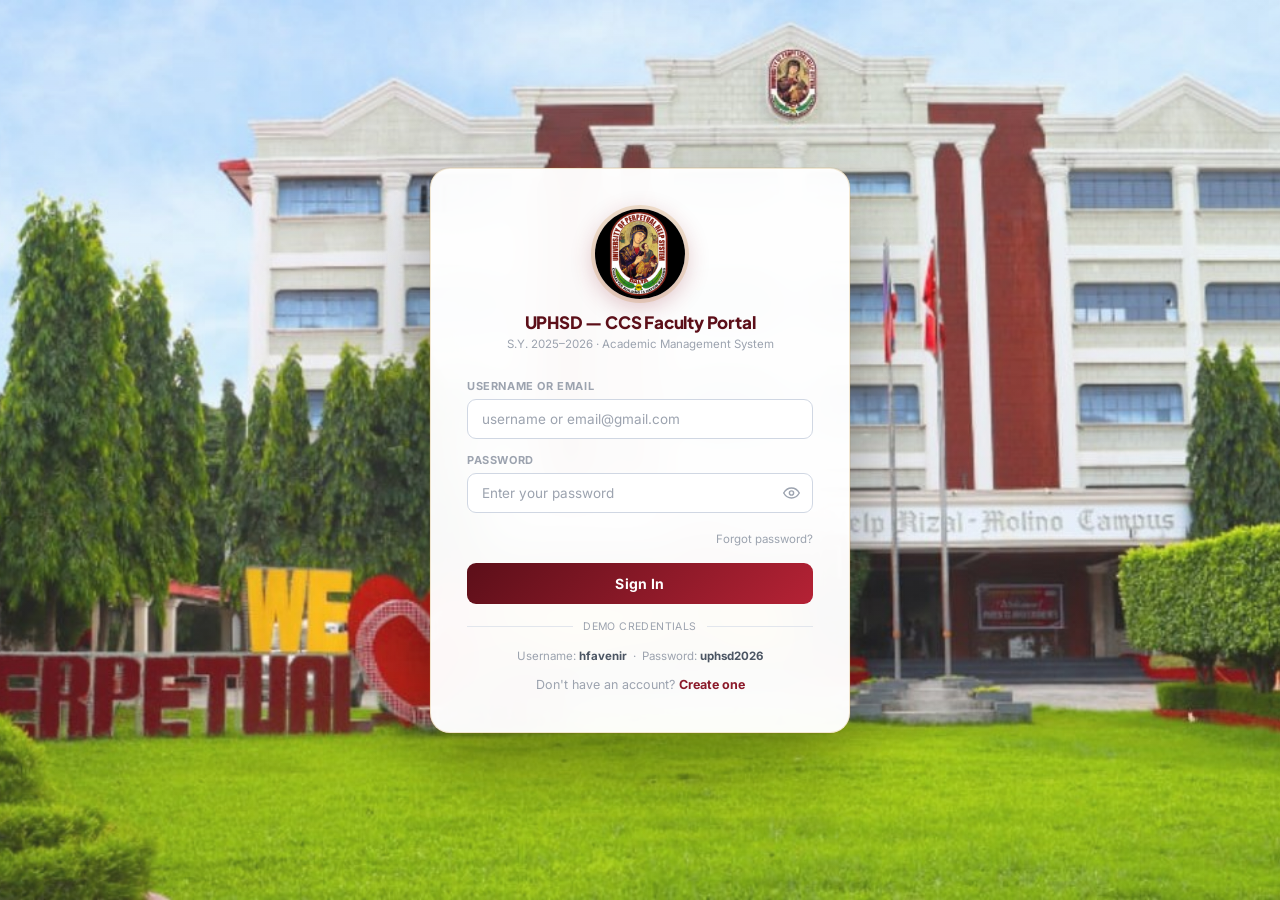
==== index_ver1.3.html @ 3126b6cf "Added all files" ====
<!DOCTYPE html>
<html lang="en">
<head>
<meta charset="UTF-8"/>
<meta name="viewport" content="width=device-width, initial-scale=1.0"/>
<title>UPHSD — CCS Faculty Portal</title>
<link rel="stylesheet" href="style.css"/>
<style>
body[data-theme='light'] {
  --bg:#f3f6fb;--surface:#ffffff;--surface2:#edf2fa;--surface3:#e2e9f4;
  --border:#d6dfed;--border2:#c4d1e6;
  --accent:#4f46e5;--accent2:#06b6d4;--accent3:#0891b2;
  --green:#059669;--red:#dc2626;--amber:#d97706;--blue:#2563eb;
  --text:#0f172a;--text2:#334155;--text3:#64748b;
  --shadow:0 4px 20px rgba(15,23,42,.08);--shadow-lg:0 10px 40px rgba(15,23,42,.12);
}
body[data-theme='light'] .login-screen{background:radial-gradient(ellipse at 30% 20%,#dbeafe 0%,#f3f6fb 55%),radial-gradient(ellipse at 80% 80%,#cffafe 0%,transparent 50%)}
body[data-theme='light'] .login-box{background:rgba(255,255,255,.9);box-shadow:0 20px 60px rgba(15,23,42,.15),inset 0 1px 0 rgba(255,255,255,.9)}
body[data-theme='light'] .lf input,body[data-theme='light'] .otp-box{background:#fff}
</style>
</head>
<body>


<!-- ================================================================ LOGIN SCREEN ================================================================ -->
<div class="login-screen" id="loginScreen">
  <div class="login-particles" id="loginParticles"></div>
  <div class="login-box">
    <div class="login-logo">
      <div class="login-icon">
        <img src="[data-uri]" alt="UPHSD Logo"/>
      </div>
      <h1>UPHSD — CCS Faculty Portal</h1>
      <p>S.Y. 2025–2026 &middot; Academic Management System</p>
    </div>

    <!-- SIGN IN -->
    <div class="auth-panel active" id="panel-login">
      <div class="auth-err" id="loginErr"></div>
      <div class="auth-ok" id="loginOk"></div>
      <div class="lf"><label>Username or Email</label><input type="text" id="loginUser" placeholder="username or email@gmail.com" onkeydown="if(event.key==='Enter')doLogin()"/></div>
      <div class="lf">
        <label>Password</label>
        <div class="pw-wrap">
          <input type="password" id="loginPass" placeholder="Enter your password" onkeydown="if(event.key==='Enter')doLogin()"/>
          <button class="pw-toggle" onclick="togglePw('loginPass')" tabindex="-1">
            <svg width="17" height="17" viewBox="0 0 24 24" fill="none" stroke="currentColor" stroke-width="2"><path d="M1 12s4-7 11-7 11 7 11 7-4 7-11 7S1 12 1 12z"/><circle cx="12" cy="12" r="3"/></svg>
          </button>
        </div>
      </div>
      <div class="forgot-link"><a onclick="showPanel('panel-forgot')">Forgot password?</a></div>
      <button class="login-btn" id="loginBtn" onclick="doLogin()">Sign In</button>
      <div class="auth-divider"><span>DEMO CREDENTIALS</span></div>
      <div class="auth-hint">Username: <strong>hfavenir</strong> &nbsp;·&nbsp; Password: <strong>uphsd2026</strong></div>
      <div class="auth-link" style="margin-top:14px">Don't have an account? <a onclick="showPanel('panel-signup')">Create one</a></div>
    </div>

    <!-- SIGN UP -->
    <div class="auth-panel" id="panel-signup">
      <div class="step-dots">
        <div class="step-dot active" id="sdot-1"></div>
        <div class="step-dot" id="sdot-2"></div>
        <div class="step-dot" id="sdot-3"></div>
      </div>
      <div class="auth-err" id="signupErr"></div>
      <div class="lf"><label>Full Name</label><input type="text" id="su-name" placeholder="e.g. Juan Dela Cruz" onkeydown="if(event.key==='Enter')suNext()"/></div>
      <div class="lf"><label>Gmail Address</label><input type="email" id="su-email" placeholder="yourname@gmail.com" onkeydown="if(event.key==='Enter')suNext()"/></div>
      <div class="lf"><label>Username</label><input type="text" id="su-user" placeholder="Choose a username" onkeydown="if(event.key==='Enter')suNext()"/></div>
      <div class="lf">
        <label>Password</label>
        <div class="pw-wrap">
          <input type="password" id="su-pass" placeholder="Minimum 6 characters" onkeydown="if(event.key==='Enter')suNext()"/>
          <button class="pw-toggle" onclick="togglePw('su-pass')" tabindex="-1">
            <svg width="17" height="17" viewBox="0 0 24 24" fill="none" stroke="currentColor" stroke-width="2"><path d="M1 12s4-7 11-7 11 7 11 7-4 7-11 7S1 12 1 12z"/><circle cx="12" cy="12" r="3"/></svg>
          </button>
        </div>
      </div>
      <button class="login-btn" onclick="suNext()">📧 Send Verification via Gmail</button>
      <div class="auth-link">Already have an account? <a onclick="showPanel('panel-login')">Sign in</a></div>
    </div>

    <!-- VERIFY OTP (Signup) -->
    <div class="auth-panel" id="panel-verify">
      <div class="step-dots"><div class="step-dot done"></div><div class="step-dot done"></div><div class="step-dot active"></div></div>
      <div style="text-align:center;margin-bottom:14px"><div style="font-size:14px;font-weight:700;color:var(--text);margin-bottom:5px">Check your Gmail</div><div style="font-size:12px;color:var(--text3);line-height:1.6">A 6-digit verification code was sent to</div></div>
      <div class="verify-badge"><strong>Verification Code Sent To</strong><span id="verify-email-display"></span></div>
      <div class="auth-err" id="verifyErr"></div>
      <div style="font-size:10.5px;font-weight:700;color:var(--text3);text-align:center;letter-spacing:.4px;text-transform:uppercase;margin-bottom:4px">Enter 6-Digit Code</div>
      <div class="otp-row">
        <input class="otp-box" maxlength="1" id="otp0" oninput="otpInput(this,0)" onkeydown="otpKey(event,0)"/>
        <input class="otp-box" maxlength="1" id="otp1" oninput="otpInput(this,1)" onkeydown="otpKey(event,1)"/>
        <input class="otp-box" maxlength="1" id="otp2" oninput="otpInput(this,2)" onkeydown="otpKey(event,2)"/>
        <input class="otp-box" maxlength="1" id="otp3" oninput="otpInput(this,3)" onkeydown="otpKey(event,3)"/>
        <input class="otp-box" maxlength="1" id="otp4" oninput="otpInput(this,4)" onkeydown="otpKey(event,4)"/>
        <input class="otp-box" maxlength="1" id="otp5" oninput="otpInput(this,5)" onkeydown="otpKey(event,5)"/>
      </div>
      <button class="login-btn" onclick="doVerify()">✓ Verify &amp; Create Account</button>
      <div class="auth-link" style="margin-top:12px">Didn't receive it? <a onclick="resendOtp()">Resend</a> &nbsp;·&nbsp; <a onclick="showPanel('panel-signup')">Go back</a></div>
    </div>

    <!-- FORGOT PASSWORD -->
    <div class="auth-panel" id="panel-forgot">
      <div style="text-align:center;margin-bottom:18px">
        <div style="font-size:14px;font-weight:700;color:var(--text);margin-bottom:5px">Reset Password</div>
        <div style="font-size:12px;color:var(--text3);line-height:1.6">Enter your Gmail address or username. We'll send a reset link via Gmail.</div>
      </div>
      <div class="auth-err" id="forgotErr"></div>
      <div class="auth-ok" id="forgotOk"></div>
      <div class="lf"><label>Gmail or Username</label><input type="text" id="forgot-id" placeholder="yourname@gmail.com or username" onkeydown="if(event.key==='Enter')doForgot()"/></div>
      <button class="login-btn" id="forgotBtn" onclick="doForgot()">📧 Send Reset Link via Gmail</button>
      <div class="auth-link">Remember your password? <a onclick="showPanel('panel-login')">Sign in</a></div>
    </div>

    <!-- RESET PASSWORD (after receiving link/code) -->
    <div class="auth-panel" id="panel-reset">
      <div style="text-align:center;margin-bottom:16px">
        <div style="font-size:14px;font-weight:700;color:var(--text);margin-bottom:5px">Enter Reset Code</div>
        <div style="font-size:12px;color:var(--text3);line-height:1.6">A 6-digit reset code was sent to your Gmail.</div>
      </div>
      <div class="verify-badge"><strong>Reset Code Sent To</strong><span id="reset-email-display"></span></div>
      <div class="auth-err" id="resetErr"></div>
      <div style="font-size:10.5px;font-weight:700;color:var(--text3);text-align:center;letter-spacing:.4px;text-transform:uppercase;margin-bottom:4px">Enter 6-Digit Reset Code</div>
      <div class="otp-row">
        <input class="otp-box" maxlength="1" id="rotp0" oninput="rotpInput(this,0)" onkeydown="rotpKey(event,0)"/>
        <input class="otp-box" maxlength="1" id="rotp1" oninput="rotpInput(this,1)" onkeydown="rotpKey(event,1)"/>
        <input class="otp-box" maxlength="1" id="rotp2" oninput="rotpInput(this,2)" onkeydown="rotpKey(event,2)"/>
        <input class="otp-box" maxlength="1" id="rotp3" oninput="rotpInput(this,3)" onkeydown="rotpKey(event,3)"/>
        <input class="otp-box" maxlength="1" id="rotp4" oninput="rotpInput(this,4)" onkeydown="rotpKey(event,4)"/>
        <input class="otp-box" maxlength="1" id="rotp5" oninput="rotpInput(this,5)" onkeydown="rotpKey(event,5)"/>
      </div>
      <div class="lf" style="margin-top:12px">
        <label>New Password</label>
        <div class="pw-wrap">
          <input type="password" id="new-pass" placeholder="Minimum 6 characters"/>
          <button class="pw-toggle" onclick="togglePw('new-pass')" tabindex="-1">
            <svg width="17" height="17" viewBox="0 0 24 24" fill="none" stroke="currentColor" stroke-width="2"><path d="M1 12s4-7 11-7 11 7 11 7-4 7-11 7S1 12 1 12z"/><circle cx="12" cy="12" r="3"/></svg>
          </button>
        </div>
      </div>
      <button class="login-btn" onclick="doResetPassword()">🔒 Reset Password</button>
      <div class="auth-link"><a onclick="showPanel('panel-forgot')">Resend reset code</a></div>
    </div>

  </div>
</div>

<!-- ================================================================ APP ================================================================ -->
<div class="app app-hidden" id="appShell">

<!-- FACULTY SIDEBAR -->
<aside class="sidebar" id="faculty-sidebar">
  <div class="sb-logo">
    <div style="display:flex;align-items:center;gap:8px;margin-bottom:4px"><img src="[data-uri]" style="width:30px;height:30px;border-radius:50%;flex-shrink:0;border:1.5px solid rgba(200,147,42,.4)"/><h2>UPHSD — CCS</h2></div>
    <p>Faculty Portal &middot; S.Y. 2025–2026</p>
  </div>
  <div class="sb-search">
    <div class="sb-search-wrap">
      <svg viewBox="0 0 24 24" fill="none" stroke="currentColor" stroke-width="2"><circle cx="11" cy="11" r="7"/><path d="M21 21l-4.35-4.35"/></svg>
      <input class="sb-search-inp" type="text" placeholder="Search..." oninput="globalSearch(this.value)"/>
    </div>
  </div>
  <nav class="sb-nav">
    <div class="sb-sec">Overview</div>
    <div class="sb-item active" onclick="goPage('dashboard',this)" id="nav-dashboard">
      <svg viewBox="0 0 16 16" fill="none" stroke="currentColor" stroke-width="1.5"><rect x="1" y="1" width="6" height="6" rx="1"/><rect x="9" y="1" width="6" height="6" rx="1"/><rect x="1" y="9" width="6" height="6" rx="1"/><rect x="9" y="9" width="6" height="6" rx="1"/></svg>
      Dashboard
    </div>
    <div class="sb-item" onclick="goPage('profile',this)" id="nav-profile">
      <svg viewBox="0 0 16 16" fill="none" stroke="currentColor" stroke-width="1.5"><circle cx="8" cy="5" r="3"/><path d="M2 14c0-3.3 2.7-6 6-6s6 2.7 6 6"/></svg>
      My Profile
    </div>
    <div class="sb-item" onclick="goPage('settings',this)" id="nav-settings">
      <svg viewBox="0 0 16 16" fill="none" stroke="currentColor" stroke-width="1.5"><circle cx="8" cy="8" r="2.2"/><path d="M8 1.5v1.6M8 12.9v1.6M1.5 8h1.6M12.9 8h1.6M3.2 3.2l1.2 1.2M11.6 11.6l1.2 1.2M12.8 3.2l-1.2 1.2M4.4 11.6l-1.2 1.2"/></svg>
      Settings
    </div>
    <div class="sb-sec">Academic</div>
    <div class="sb-item" onclick="goPage('courses',this)" id="nav-courses">
      <svg viewBox="0 0 16 16" fill="none" stroke="currentColor" stroke-width="1.5"><rect x="1" y="2" width="14" height="12" rx="1.5"/><line x1="1" y1="6" x2="15" y2="6"/><line x1="5" y1="2" x2="5" y2="6"/></svg>
      Courses
      <span class="sb-badge" id="courses-count">5</span>
    </div>
    <div class="sb-item" onclick="goPage('students',this)" id="nav-students">
      <svg viewBox="0 0 16 16" fill="none" stroke="currentColor" stroke-width="1.5"><circle cx="5" cy="4" r="2"/><path d="M1 14c0-2 1.5-3 4-3s4 1 4 3"/><circle cx="12" cy="5" r="2"/><path d="M9 15c0-1.5 1-2.5 3-2.5s3 1 3 2.5"/></svg>
      Students
    </div>
    <div class="sb-sec">Grading</div>
    <div class="sb-item" onclick="goPage('gradebook',this)" id="nav-gradebook">
      <svg viewBox="0 0 16 16" fill="none" stroke="currentColor" stroke-width="1.5"><rect x="2" y="1" width="12" height="14" rx="1"/><line x1="5" y1="5" x2="11" y2="5"/><line x1="5" y1="8" x2="11" y2="8"/><line x1="5" y1="11" x2="9" y2="11"/></svg>
      Grade Book
    </div>
    <div class="sb-item" onclick="goPage('attendance',this)" id="nav-attendance">
      <svg viewBox="0 0 16 16" fill="none" stroke="currentColor" stroke-width="1.5"><rect x="2" y="3" width="12" height="11" rx="1"/><path d="M5 1v4M11 1v4"/><line x1="2" y1="7" x2="14" y2="7"/></svg>
      Attendance
    </div>
    <div class="sb-item" onclick="goPage('calculator',this)" id="nav-calculator">
      <svg viewBox="0 0 16 16" fill="none" stroke="currentColor" stroke-width="1.5"><rect x="2" y="1" width="12" height="14" rx="1"/><line x1="5" y1="4" x2="11" y2="4"/><rect x="4" y="7" width="2" height="2" rx=".3"/><rect x="7" y="7" width="2" height="2" rx=".3"/><rect x="10" y="7" width="2" height="2" rx=".3"/><rect x="4" y="11" width="2" height="2" rx=".3"/><rect x="7" y="11" width="2" height="2" rx=".3"/><rect x="10" y="11" width="2" height="2" rx=".3"/></svg>
      Grade Calculator
    </div>
    <div class="sb-sec">Communication</div>
    <div class="sb-item" onclick="goPage('gmail',this)" id="nav-gmail">
      <svg viewBox="0 0 16 16" fill="none" stroke="currentColor" stroke-width="1.5"><rect x="1" y="3" width="14" height="10" rx="1"/><path d="M1 4l7 5 7-5"/></svg>
      Gmail Reports
    </div>
  </nav>

  <!-- Today's Schedule -->
  <div class="sb-schedule">
    <div class="sb-sched-title">Today's Schedule</div>
    <div id="sb-today-sched"></div>
  </div>

  <div class="sb-foot">
    <div class="sb-user">
      <div class="sb-av" id="sb-av-initials">HF</div>
      <div style="flex:1;min-width:0">
        <div class="sb-un" id="sb-name">Homer T. Favenir</div>
        <div class="sb-ur" id="sb-role">Faculty · CCS</div>
      </div>
    </div>
    <button class="logout-btn" onclick="doLogout()">
      <svg width="13" height="13" viewBox="0 0 24 24" fill="none" stroke="currentColor" stroke-width="2.5"><path d="M9 21H5a2 2 0 01-2-2V5a2 2 0 012-2h4"/><polyline points="16 17 21 12 16 7"/><line x1="21" y1="12" x2="9" y2="12"/></svg>
      Log Out
    </button>
  </div>
</aside><!-- /faculty-sidebar -->

<!-- STUDENT SIDEBAR -->
<aside class="sidebar" id="student-sidebar" style="display:none">
  <div class="sb-logo">
    <div style="font-weight:700;font-size:18px;letter-spacing:-0.5px">UPHSD</div>
    <div style="font-size:11px;color:var(--text3);margin-top:2px">Student Portal</div>
  </div>
  <nav class="sb-nav">
    <div class="sb-item active" onclick="goStudentPage('dashboard',this)" id="st-nav-dashboard">
      <svg viewBox="0 0 24 24" fill="currentColor"><path d="M3 13h2v8H3zm4-8h2v16H7zm4-2h2v18h-2zm4 4h2v14h-2zm4-2h2v16h-2z"/></svg>
      <span>Dashboard</span>
    </div>
    <div class="sb-item" onclick="goStudentPage('enrolled',this)" id="st-nav-enrolled">
      <svg viewBox="0 0 24 24" fill="none" stroke="currentColor" stroke-width="2"><path d="M9 11H3v2h6V11zm0-4H3v2h6V7zm6 0v2h6V7h-6zm0 4v2h6v-2h-6zM9 3H3v2h6V3zm6 0v2h6V3h-6z"/></svg>
      <span>Enrolled Courses</span>
    </div>
    <div class="sb-item" onclick="goStudentPage('grades',this)" id="st-nav-grades">
      <svg viewBox="0 0 24 24" fill="none" stroke="currentColor" stroke-width="2"><path d="M21 15a2 2 0 0 1-2 2H7l-4 4V5a2 2 0 0 1 2-2h14a2 2 0 0 1 2 2z"/></svg>
      <span>My Grades</span>
    </div>
    <div class="sb-item" onclick="goStudentPage('attendance',this)" id="st-nav-attendance">
      <svg viewBox="0 0 24 24" fill="none" stroke="currentColor" stroke-width="2"><path d="M9 11l3 3L22 4"/><path d="M21 12a9 9 0 11-18 0 9 9 0 0118 0z"/></svg>
      <span>Attendance</span>
    </div>
    <div class="sb-item" onclick="goStudentPage('profile',this)" id="st-nav-profile">
      <svg viewBox="0 0 24 24" fill="none" stroke="currentColor" stroke-width="2"><path d="M20 21v-2a4 4 0 0 0-4-4H8a4 4 0 0 0-4 4v2"/><circle cx="12" cy="7" r="4"/></svg>
      <span>My Profile</span>
    </div>
  </nav>
  <div class="sb-foot">
    <div class="sb-user">
      <div class="sb-av" id="student-sb-av" style="background:linear-gradient(135deg,#667eea 0%,#764ba2 100%);display:flex;align-items:center;justify-content:center;color:#fff;font-weight:700;font-size:13px">ST</div>
      <div style="flex:1;min-width:0">
        <div class="sb-un" id="student-sb-name">Student Name</div>
        <div class="sb-ur" id="student-sb-role">Student</div>
      </div>
    </div>
    <button class="logout-btn" onclick="doLogout()">
      <svg width="13" height="13" viewBox="0 0 24 24" fill="none" stroke="currentColor" stroke-width="2.5"><path d="M9 21H5a2 2 0 01-2-2V5a2 2 0 012-2h4"/><polyline points="16 17 21 12 16 7"/><line x1="21" y1="12" x2="9" y2="12"/></svg>
      Log Out
    </button>
  </div>
</aside><!-- /student-sidebar -->

<!-- MAIN -->
<div class="main">
  <header class="topbar">
    <div class="topbar-l">
      <h1 id="pgTitle">Dashboard</h1>
      <p id="pgSub">UPHSD College of Computer Studies &middot; S.Y. 2025–2026</p>
    </div>
    <div class="topbar-r">
      <div class="top-search">
        <svg viewBox="0 0 24 24" fill="none" stroke="currentColor" stroke-width="2"><circle cx="11" cy="11" r="7"/><path d="M21 21l-4.35-4.35"/></svg>
        <input type="text" placeholder="Search students, courses..." oninput="globalSearch(this.value)" id="topSearchInp"/>
      </div>
      <button class="btn btn-sm" onclick="toggleTheme()" id="theme-toggle-btn">🌙 Dark</button>
      <button class="btn btn-primary btn-sm" onclick="openAddCourse()">+ Add Course</button>
    </div>
  </header>

  <div class="content">

    <!-- ========== DASHBOARD PAGE ========== -->
    <div class="page active" id="pg-dashboard">
      <div class="stat-row" id="dash-stats"></div>

      <div class="acad-grid">
        <!-- Left: Academic Overview + Active Courses -->
        <div>
          <div class="card" style="margin-bottom:16px">
            <div class="card-hd">
              <div class="card-hd-l"><h3>Academic Overview</h3><p>Class performance metrics across all courses</p></div>
            </div>
            <div id="acad-overview"></div>
          </div>
          <div class="card">
            <div class="card-hd">
              <div class="card-hd-l"><h3>Active Courses</h3><p>Your courses this semester</p></div>
              <div class="card-hd-r"><button class="btn btn-primary btn-sm" onclick="goPage('courses',document.getElementById('nav-courses'))">View All</button></div>
            </div>
            <div id="dash-courses-list"></div>
          </div>
        </div>
        <!-- Right: Calendar + Events -->
        <div>
          <div class="card" style="margin-bottom:16px">
            <div class="card-hd">
              <div class="card-hd-l"><h3>Calendar</h3><p id="cal-month-label">April 2026</p></div>
              <div class="card-hd-r">
                <button class="btn btn-ghost btn-sm" onclick="calNav(-1)">&#8249;</button>
                <button class="btn btn-ghost btn-sm" onclick="calNav(1)">&#8250;</button>
              </div>
            </div>
            <div class="calendar-mini" id="cal-grid"></div>
          </div>
          <div class="card">
            <div class="card-hd">
              <div class="card-hd-l"><h3>Upcoming Events</h3><p>Deadlines &amp; activities</p></div>
              <div class="card-hd-r"><button class="btn btn-sm" onclick="openAddEvent()">+ Event</button></div>
            </div>
            <div id="events-list"></div>
          </div>
        </div>
      </div>
    </div>

    <!-- ========== PROFILE PAGE ========== -->
    <div class="page" id="pg-profile">
      <div class="profile-header" id="profile-header"></div>
      <div style="display:grid;grid-template-columns:1fr 1fr;gap:16px">
        <div class="card">
          <div class="card-hd"><div class="card-hd-l"><h3>Profile Information</h3><p>Only fields with values are shown</p></div></div>
          <div id="profile-info-fields"></div>
        </div>
        <div class="card">
          <div class="card-hd" style="margin-bottom:8px"><div class="card-hd-l"><h3>Teaching Assignments</h3></div></div>
          <div id="pf-courses-list"></div>
        </div>
      </div>
    </div>

    <!-- ========== SETTINGS PAGE ========== -->
    <div class="page" id="pg-settings">
      <div style="display:grid;grid-template-columns:1fr 1fr;gap:16px">
        <div class="card">
          <div class="card-hd"><div class="card-hd-l"><h3>My Profile Config</h3><p>Update your account information</p></div></div>
          <div class="form-row"><label>Full Name</label><input id="pf-name" type="text"/></div>
          <div class="form-row"><label>Email Address</label><input id="pf-email" type="email"/></div>
          <div class="form-row"><label>Department</label><input id="pf-dept" type="text" placeholder="College of Computer Studies"/></div>
          <div class="form-row"><label>Employee ID</label><input id="pf-eid" type="text" placeholder="CCS-2024-001"/></div>
          <div class="form-row"><label>Phone</label><input id="pf-phone" type="text" placeholder="+63 912 345 6789"/></div>
          <div class="form-row"><label>Profile Picture</label><input id="pf-picture" type="file" accept="image/*"/><small style="color:var(--text3);display:block;margin-top:4px">PNG, JPG, or GIF (max 2MB)</small></div>
          <div id="pf-picture-preview" style="margin-bottom:12px;"></div>
          <button class="btn btn-success" onclick="saveProfile()" style="width:100%;justify-content:center">💾 Save Profile</button>
        </div>
        <div class="card">
          <div class="card-hd"><div class="card-hd-l"><h3>Change Password</h3><p>Update your account password</p></div></div>
          <div class="form-row"><label>Current Password</label><div class="pw-wrap"><input type="password" id="pf-cpw" placeholder="Current password"/></div></div>
          <div class="form-row"><label>New Password</label><div class="pw-wrap"><input type="password" id="pf-npw" placeholder="New password (min 6 chars)"/></div></div>
          <div class="form-row"><label>Confirm Password</label><div class="pw-wrap"><input type="password" id="pf-cpw2" placeholder="Confirm new password"/></div></div>
          <button class="btn btn-primary" onclick="changePassword()" style="width:100%;justify-content:center">🔒 Change Password</button>
          <hr/>
          <div class="card-hd" style="margin-bottom:8px"><div class="card-hd-l"><h3>Appearance</h3><p>Switch between light and dark background</p></div></div>
          <button class="btn" onclick="toggleTheme()" id="settings-theme-toggle" style="width:100%;justify-content:center">🌙 Dark</button>
        </div>
      </div>
    </div>

    <!-- ========== COURSES PAGE ========== -->
    <div class="page" id="pg-courses">
      <!-- Main courses list -->
      <div id="courses-main-view">
        <div class="course-grid" id="courses-grid"></div>
        <button class="btn btn-primary" onclick="openAddCourse()" style="margin-top:4px">+ Add Course</button>
      </div>

      <!-- Student list view (inside course) -->
      <div id="course-student-view" style="display:none">
        <div class="slv-header">
          <div class="slv-back" onclick="showCoursesMain()">
            <svg width="14" height="14" viewBox="0 0 24 24" fill="none" stroke="currentColor" stroke-width="2.5"><polyline points="15 18 9 12 15 6"/></svg>
            Back to Courses
          </div>
          <div>
            <h2 id="csv-course-name" style="font-size:16px;font-weight:800"></h2>
            <p id="csv-course-meta" style="font-size:12px;color:var(--text3);margin-top:2px"></p>
          </div>
        </div>
        <div class="tabs">
          <div class="tab active" onclick="switchTab(this,'csv-tab-students')">Student Records</div>
          <div class="tab" onclick="switchTab(this,'csv-tab-activities')">Activities &amp; Exams</div>
          <div class="tab" onclick="switchTab(this,'csv-tab-attendance')">Attendance</div>
        </div>

        <!-- Students Tab -->
        <div class="tab-pane active" id="csv-tab-students">
          <div class="card">
            <div class="card-hd">
              <div class="card-hd-l"><h3>Student Record Summary</h3><p>Performance overview for enrolled students</p></div>
              <div class="card-hd-r">
                <button class="btn btn-primary btn-sm" onclick="openEnrollStudent()">+ Enroll Student</button>
              </div>
            </div>
            <div class="tbl-wrap">
              <table>
                <thead><tr><th>#</th><th>Student Name</th><th>ID</th><th>Email</th><th>Att.%</th><th>QE Avg</th><th>RA Avg</th><th>Project</th><th>Major Exam</th><th>TPS</th><th>Grade</th><th>Status</th></tr></thead>
                <tbody id="csv-student-body"></tbody>
              </table>
            </div>
          </div>
        </div>

        <!-- Activities Tab -->
        <div class="tab-pane" id="csv-tab-activities">
          <div class="card">
            <div class="card-hd">
              <div class="card-hd-l"><h3>Course Activities, Assignments &amp; Exams</h3></div>
              <div class="card-hd-r">
                <button class="btn btn-primary btn-sm" onclick="openAddCourseActivity()">+ Add Activity</button>
              </div>
            </div>
            <!-- Sections -->
            <div class="section-hd"><h4>📝 Quizzes &amp; Exercises</h4></div>
            <div id="csv-acts-qe"></div>
            <div class="section-hd" style="margin-top:12px"><h4>📋 Assignments &amp; Recitation</h4></div>
            <div id="csv-acts-ra"></div>
            <div class="section-hd" style="margin-top:12px"><h4>📚 Prelim</h4></div>
            <div id="csv-acts-prelim"></div>
            <div class="section-hd" style="margin-top:12px"><h4>📖 Midterm</h4></div>
            <div id="csv-acts-midterm"></div>
            <div class="section-hd" style="margin-top:12px"><h4>🏁 Final / Project</h4></div>
            <div id="csv-acts-final"></div>
          </div>
        </div>

        <!-- Attendance Tab -->
        <div class="tab-pane" id="csv-tab-attendance">
          <div class="card">
            <div class="card-hd">
              <div class="card-hd-l"><h3>Attendance Record</h3><p>Click cell to toggle P → A → L</p></div>
              <div class="card-hd-r">
                <button class="btn btn-primary btn-sm" onclick="openEnrollStudent()">+ Enroll Student</button>
                <button class="btn btn-sm" onclick="addCourseWeek()">+ Add Week</button>
                <button class="btn btn-danger btn-sm" onclick="delCourseWeek()">− Remove Week</button>
                <button class="btn btn-success btn-sm" onclick="toast('Attendance saved!','ok')">💾 Save</button>
              </div>
            </div>
            <div class="tbl-wrap" id="csv-att-wrap"></div>
          </div>
        </div>
      </div>
    </div>

    <!-- ========== STUDENTS PAGE ========== -->
    <div class="page" id="pg-students">
      <div class="card" style="margin-bottom:16px">
        <div class="card-hd">
          <div class="card-hd-l"><h3>Student Directory</h3><p>Manage and view all enrolled students</p></div>
        </div>
        <div style="display:grid;grid-template-columns:repeat(4,1fr);gap:12px;margin-bottom:16px">
          <div class="form-row" style="margin-bottom:0">
            <label>Course</label>
            <div class="dropdown-select-wrap">
              <select id="stud-filter-course" onchange="filterStudents()">
                <option value="">All Courses</option>
              </select>
            </div>
          </div>
          <div class="form-row" style="margin-bottom:0">
            <label>Year Level</label>
            <div class="dropdown-select-wrap">
              <select id="stud-filter-year" onchange="filterStudents()">
                <option value="">All Years</option>
                <option value="1st">1st Year</option>
                <option value="2nd">2nd Year</option>
                <option value="3rd">3rd Year</option>
                <option value="4th">4th Year</option>
              </select>
            </div>
          </div>
          <div class="form-row" style="margin-bottom:0">
            <label>Section</label>
            <div class="dropdown-select-wrap">
              <select id="stud-filter-section" onchange="filterStudents()">
                <option value="">All Sections</option>
                <option value="A">Section A</option>
                <option value="B">Section B</option>
                <option value="C">Section C</option>
                <option value="D">Section D</option>
              </select>
            </div>
          </div>
          <div class="form-row" style="margin-bottom:0">
            <label>Search</label>
            <input type="text" id="stud-search" placeholder="Name, ID, or Email..." oninput="filterStudents()" style="border-radius:var(--radius-sm)"/>
          </div>
        </div>
        <div style="display:flex;gap:8px;margin-bottom:14px">
          <button class="btn btn-primary btn-sm" onclick="exportStudents()">📥 Export to CSV</button>
          <button class="btn btn-success btn-sm" onclick="openAddStudent()">+ Add Student</button>
          <button class="btn btn-ghost btn-sm" onclick="resetStudentFilters()">↺ Reset Filters</button>
        </div>
      </div>

      <div class="card">
        <div class="card-hd">
          <div class="card-hd-l"><h3>Student List</h3><p id="stud-count-label">Showing all students</p></div>
        </div>
        <div class="tbl-wrap">
          <table>
            <thead>
              <tr>
                <th>#</th>
                <th>Student Name</th>
                <th>Student ID</th>
                <th>Email</th>
                <th>Year</th>
                <th>Section</th>
                <th>Courses Enrolled</th>
                <th>Status</th>
                <th>Actions</th>
              </tr>
            </thead>
            <tbody id="students-table-body">
              <!-- Sample row -->
              <tr>
                <td>1</td>
                <td><strong>Juan Dela Cruz</strong></td>
                <td>CCS-2024-001</td>
                <td>juan.delacruz@uphsd.edu.ph</td>
                <td>2nd Year</td>
                <td>Section A</td>
                <td><span class="badge bg-blue">5 courses</span></td>
                <td><span class="badge bg-green">Active</span></td>
                <td>
                  <div class="td-actions">
                    <button class="btn btn-sm" onclick="viewStudentProfile(1)" title="View Profile">👁</button>
                    <button class="btn btn-sm" onclick="editStudent(1)" title="Edit">✏️</button>
                    <button class="btn btn-danger btn-sm" onclick="removeStudent(1)" title="Remove">✕</button>
                  </div>
                </td>
              </tr>
              <tr>
                <td>2</td>
                <td><strong>Maria Santos</strong></td>
                <td>CCS-2024-002</td>
                <td>maria.santos@uphsd.edu.ph</td>
                <td>2nd Year</td>
                <td>Section A</td>
                <td><span class="badge bg-blue">5 courses</span></td>
                <td><span class="badge bg-green">Active</span></td>
                <td>
                  <div class="td-actions">
                    <button class="btn btn-sm" onclick="viewStudentProfile(2)" title="View Profile">👁</button>
                    <button class="btn btn-sm" onclick="editStudent(2)" title="Edit">✏️</button>
                    <button class="btn btn-danger btn-sm" onclick="removeStudent(2)" title="Remove">✕</button>
                  </div>
                </td>
              </tr>
              <tr>
                <td>3</td>
                <td><strong>Carlos Reyes</strong></td>
                <td>CCS-2024-003</td>
                <td>carlos.reyes@uphsd.edu.ph</td>
                <td>1st Year</td>
                <td>Section B</td>
                <td><span class="badge bg-blue">4 courses</span></td>
                <td><span class="badge bg-green">Active</span></td>
                <td>
                  <div class="td-actions">
                    <button class="btn btn-sm" onclick="viewStudentProfile(3)" title="View Profile">👁</button>
                    <button class="btn btn-sm" onclick="editStudent(3)" title="Edit">✏️</button>
                    <button class="btn btn-danger btn-sm" onclick="removeStudent(3)" title="Remove">✕</button>
                  </div>
                </td>
              </tr>
            </tbody>
          </table>
        </div>
      </div>
    </div>

    <!-- ========== GRADE BOOK PAGE ========== -->
    <div class="page" id="pg-gradebook">
      <div class="form-row" style="margin-bottom:14px">
        <label>Select Course</label>
        <div class="dropdown-select-wrap">
          <select id="gb-course-sel" onchange="renderGradebook()"></select>
        </div>
      </div>
      <div class="tabs">
        <div class="tab active" onclick="switchTab(this,'tb-qe')">Quizzes / Exercises</div>
        <div class="tab" onclick="switchTab(this,'tb-ra')">Recitation / Research</div>
        <div class="tab" onclick="switchTab(this,'tb-proj')">Project</div>
        <div class="tab" onclick="switchTab(this,'tb-major')">Major Exam</div>
      </div>
      <div class="tab-pane active" id="tb-qe">
        <div class="card">
          <div class="card-hd">
            <div class="card-hd-l"><h3>Quiz &amp; Exercise Grades</h3><p>30% weight inside Class Performance</p></div>
            <div class="card-hd-r">
              <button class="btn btn-primary btn-sm" onclick="addCol('qe')">+ Add Column</button>
              <button class="btn btn-danger btn-sm" onclick="delLastCol('qe')">− Remove Last</button>
              <button class="btn btn-success btn-sm" onclick="toast('QE grades saved!','ok')">💾 Save</button>
            </div>
          </div>
          <div class="tbl-wrap" id="qe-wrap"></div>
        </div>
      </div>
      <div class="tab-pane" id="tb-ra">
        <div class="card">
          <div class="card-hd">
            <div class="card-hd-l"><h3>Recitation / Research</h3><p>50% weight inside Class Performance</p></div>
            <div class="card-hd-r">
              <button class="btn btn-primary btn-sm" onclick="addCol('ra')">+ Add Column</button>
              <button class="btn btn-danger btn-sm" onclick="delLastCol('ra')">− Remove Last</button>
              <button class="btn btn-success btn-sm" onclick="toast('RA grades saved!','ok')">💾 Save</button>
            </div>
          </div>
          <div class="tbl-wrap" id="ra-wrap"></div>
        </div>
      </div>
      <div class="tab-pane" id="tb-proj">
        <div class="card">
          <div class="card-hd">
            <div class="card-hd-l"><h3>Project Grade</h3><p>10% weight inside Class Performance</p></div>
            <div class="card-hd-r"><button class="btn btn-success btn-sm" onclick="toast('Project grades saved!','ok')">💾 Save</button></div>
          </div>
          <div class="tbl-wrap" id="proj-wrap"></div>
        </div>
      </div>
      <div class="tab-pane" id="tb-major">
        <div class="card">
          <div class="card-hd">
            <div class="card-hd-l"><h3>Major Exam (FINALE)</h3><p>30% of Total Final Grade</p></div>
            <div class="card-hd-r"><button class="btn btn-success btn-sm" onclick="toast('Major exam saved!','ok')">💾 Save</button></div>
          </div>
          <div class="tbl-wrap" id="major-wrap"></div>
        </div>
      </div>
    </div>

    <!-- ========== ATTENDANCE PAGE ========== -->
    <div class="page" id="pg-attendance">
      <div class="form-row" style="margin-bottom:14px">
        <label>Select Course</label>
        <div class="dropdown-select-wrap">
          <select id="att-course-sel" onchange="renderAttendance()"></select>
        </div>
      </div>
      <div class="card">
        <div class="card-hd">
          <div class="card-hd-l"><h3>Attendance Record</h3><p>Click any cell to toggle P → A → L</p></div>
          <div class="card-hd-r">
            <button class="btn btn-primary btn-sm" onclick="addWeek()">+ Add Week</button>
            <button class="btn btn-danger btn-sm" onclick="delWeek()">− Remove Last</button>
            <button class="btn btn-success btn-sm" onclick="toast('Attendance saved!','ok')">💾 Save</button>
          </div>
        </div>
        <div style="display:flex;gap:14px;font-size:11.5px;color:var(--text3);margin-bottom:12px;flex-wrap:wrap">
          <span style="display:flex;align-items:center;gap:5px"><span style="width:10px;height:10px;border-radius:50%;background:var(--green);display:inline-block"></span>P = Present</span>
          <span style="display:flex;align-items:center;gap:5px"><span style="width:10px;height:10px;border-radius:50%;background:var(--red);display:inline-block"></span>A = Absent</span>
          <span style="display:flex;align-items:center;gap:5px"><span style="width:10px;height:10px;border-radius:50%;background:var(--amber);display:inline-block"></span>L = Late (0.5 credit)</span>
        </div>
        <div class="tbl-wrap" id="att-wrap"></div>
      </div>
      <div class="card">
        <div class="card-hd"><div class="card-hd-l"><h3>Attendance Summary</h3></div></div>
        <div class="tbl-wrap">
          <table>
            <thead><tr><th>Student</th><th>ID</th><th>Email</th><th>Present</th><th>Absent</th><th>Late</th><th>Total</th><th>Att.%</th><th>Score</th></tr></thead>
            <tbody id="att-sum"></tbody>
          </table>
        </div>
      </div>
    </div>

    <!-- ========== CALCULATOR PAGE ========== -->
    <div class="page" id="pg-calculator">
      <div style="display:grid;grid-template-columns:1fr 1fr;gap:16px">
        <div class="card">
          <h3 style="font-size:14px;font-weight:700;margin-bottom:16px">Grade Input</h3>
          <div class="form-row"><label>Auto-fill from Student</label><select id="calc-sel" onchange="calcAutoFill()"><option value="">— Manual Entry —</option></select></div>
          <hr/>
          <p style="font-size:11px;font-weight:700;color:var(--accent);text-transform:uppercase;letter-spacing:.5px;margin-bottom:12px">Class Performance (70%)</p>
          <div class="form-row"><label>Attendance Score (×10%)</label><input type="number" id="ci-att" min="0" max="100" placeholder="0–100" oninput="calcNow()"/></div>
          <div class="form-row"><label>Quiz / Exercise Average (×30%)</label><input type="number" id="ci-qe" min="0" max="100" placeholder="0–100" oninput="calcNow()"/></div>
          <div class="form-row"><label>Recitation / Research Average (×50%)</label><input type="number" id="ci-ra" min="0" max="100" placeholder="0–100" oninput="calcNow()"/></div>
          <div class="form-row"><label>Project Grade (×10%)</label><input type="number" id="ci-proj" min="0" max="100" placeholder="0–100" oninput="calcNow()"/></div>
          <hr/>
          <p style="font-size:11px;font-weight:700;color:var(--accent);text-transform:uppercase;letter-spacing:.5px;margin-bottom:12px">Major Exam (30%)</p>
          <div class="form-row"><label>Major Exam Score</label><input type="number" id="ci-exam" min="0" max="100" placeholder="0–100" oninput="calcNow()"/></div>
          <button class="btn btn-primary" style="width:100%;justify-content:center;margin-top:6px" onclick="calcNow()">▶ Compute Grade</button>
        </div>
        <div class="card">
          <h3 style="font-size:14px;font-weight:700;margin-bottom:14px">Computation Breakdown</h3>
          <div class="fbox" id="fbox"><span class="cm">// Enter values on the left and click Compute</span></div>
          <div class="res-box">
            <div class="rl">Final Transmuted Grade</div>
            <div class="rg" id="r-grade">—</div>
            <div class="rr" id="r-rating">Enter values to compute</div>
          </div>
          <hr/>
          <p style="font-size:11px;font-weight:700;color:var(--text2);text-transform:uppercase;letter-spacing:.4px;margin-bottom:8px">Transmutation Scale</p>
          <div style="display:grid;grid-template-columns:1fr 1fr;gap:6px;font-size:12px">
            <div class="badge bg-green" style="justify-content:space-between;padding:6px 10px">90–100 <strong>Outstanding</strong></div>
            <div class="badge bg-blue" style="justify-content:space-between;padding:6px 10px">80–89 <strong>Very Good</strong></div>
            <div class="badge bg-amber" style="justify-content:space-between;padding:6px 10px">70–79 <strong>Good</strong></div>
            <div class="badge bg-gray" style="justify-content:space-between;padding:6px 10px">60–69 <strong>Fair</strong></div>
            <div class="badge bg-red" style="justify-content:space-between;padding:6px 10px">&lt;60 <strong>Poor</strong></div>
          </div>
        </div>
      </div>
    </div>

    <!-- ========== GMAIL PAGE ========== -->
    <div class="page" id="pg-gmail">
      <div style="display:grid;grid-template-columns:1fr 1fr;gap:16px">
        <div class="card">
          <h3 style="font-size:14px;font-weight:700;margin-bottom:14px">Send Grade Report via Gmail</h3>
          <div class="form-row"><label>Select Course</label><select id="gm-course-sel" onchange="gmPopulateStudents()"></select></div>
          <div class="form-row"><label>Select Student</label><select id="gm-sel" onchange="gmAutoFill()"></select></div>
          <div class="gm-compose">
            <div class="gm-hd">
              <svg width="20" height="14" viewBox="0 0 20 14" fill="none"><rect width="20" height="14" rx="2" fill="#EA4335"/><path d="M0 2l10 7 10-7" stroke="#fff" stroke-width="1.5"/></svg>
              <span>Gmail Compose</span>
              <span class="badge bg-green" style="margin-left:auto;font-size:10px">Connected</span>
            </div>
            <div class="gm-field"><label>To:</label><input type="email" id="gm-to" placeholder="student@email.com"/></div>
            <div class="gm-field"><label>CC:</label><input type="email" id="gm-cc" placeholder="parent@email.com (optional)"/></div>
            <div class="gm-field"><label>Subject:</label><input type="text" id="gm-subj" placeholder="Grade Report—HCI 1"/></div>
            <div class="gm-body"><textarea id="gm-body" placeholder="Email body..."></textarea></div>
            <div class="gm-ft">
              <button class="btn btn-primary btn-sm" onclick="sendGmail()">📨 Send via Gmail</button>
              <button class="btn btn-sm" onclick="gmAutoFill()">↺ Auto-fill</button>
              <button class="btn btn-danger btn-sm" onclick="clearGmail()">✕ Clear</button>
            </div>
          </div>
        </div>
        <div class="card">
          <h3 style="font-size:14px;font-weight:700;margin-bottom:14px">Sent Reports Log</h3>
          <div id="gm-log"><div class="empty">No emails sent yet.</div></div>
        </div>
      </div>
    </div>

    <!-- STUDENT PAGES -->
    <div class="page" id="st-pg-dashboard" style="display:none">
      <div class="page-grid">
        <div class="card">
          <h3>Welcome Back!</h3>
          <div id="st-welcome-msg" style="color:var(--text2);margin:8px 0 12px;font-size:14px"></div>
          <div style="display:grid;grid-template-columns:repeat(2,1fr);gap:12px;margin-top:16px">
            <div style="padding:12px;background:var(--surface2);border-radius:8px;text-align:center">
              <div style="font-size:24px;font-weight:700;color:var(--accent)">4</div>
              <div style="font-size:12px;color:var(--text3);margin-top:4px">Enrolled Courses</div>
            </div>
            <div style="padding:12px;background:var(--surface2);border-radius:8px;text-align:center">
              <div style="font-size:24px;font-weight:700;color:var(--green)">85%</div>
              <div style="font-size:12px;color:var(--text3);margin-top:4px">Attendance</div>
            </div>
          </div>
        </div>

        <div class="card">
          <div style="display:flex;justify-content:space-between;align-items:center;margin-bottom:12px">
            <h3>My Courses</h3>
            <button class="btn btn-primary btn-sm" onclick="goStudentPage('enrolled',document.getElementById('st-nav-enrolled'))">View All</button>
          </div>
          <div id="st-courses-preview" style="display:grid;gap:8px">
            <div style="padding:8px 10px;background:var(--surface2);border-radius:8px">
              <div style="font-weight:600;font-size:13px">IT411 - Human Computer Interaction 1</div>
              <div style="font-size:11px;color:var(--text3);margin-top:2px">MWF 8:00–9:30 AM • CCS Lab 301</div>
            </div>
          </div>
        </div>

        <div class="card">
          <h3>Upcoming Deadlines</h3>
          <div id="st-deadlines" style="display:grid;gap:8px">
            <div style="padding:8px 10px;background:rgba(220,38,38,.1);border-left:3px solid var(--red);border-radius:4px">
              <div style="font-weight:600;font-size:12px">Project Submission</div>
              <div style="font-size:11px;color:var(--text3);margin-top:2px">2 days left • HCI 1</div>
            </div>
          </div>
        </div>
      </div>
    </div>

    <div class="page" id="st-pg-enrolled" style="display:none">
      <div class="page-grid">
        <h2 style="grid-column:1/-1;margin-bottom:12px">Enrolled Courses</h2>
        <div id="st-courses-list"></div>
      </div>
    </div>

    <div class="page" id="st-pg-grades" style="display:none">
      <div style="display:grid;gap:16px">
        <h2>My Grades</h2>
        <div class="card">
          <div style="display:flex;justify-content:space-between;align-items:center;margin-bottom:12px">
            <h3>Select Course</h3>
          </div>
          <select id="st-grade-select" onchange="renderStudentGrades()" style="width:100%;padding:8px;border:1px solid var(--border);border-radius:6px;background:var(--surface);color:var(--text)">
            <option value="">Choose a course...</option>
          </select>
        </div>
        <div id="st-grades-display"></div>
      </div>
    </div>

    <div class="page" id="st-pg-attendance" style="display:none">
      <div style="display:grid;gap:16px">
        <h2>Attendance Record</h2>
        <div class="card">
          <h3>Overall Attendance</h3>
          <div style="display:grid;grid-template-columns:repeat(3,1fr);gap:12px;margin-top:12px">
            <div style="padding:12px;background:var(--surface2);border-radius:8px;text-align:center">
              <div style="font-size:20px;font-weight:700;color:var(--green)">85%</div>
              <div style="font-size:11px;color:var(--text3);margin-top:4px">Attendance Rate</div>
            </div>
            <div style="padding:12px;background:var(--surface2);border-radius:8px;text-align:center">
              <div style="font-size:20px;font-weight:700">34</div>
              <div style="font-size:11px;color:var(--text3);margin-top:4px">Present</div>
            </div>
            <div style="padding:12px;background:var(--surface2);border-radius:8px;text-align:center">
              <div style="font-size:20px;font-weight:700;color:var(--amber)">6</div>
              <div style="font-size:11px;color:var(--text3);margin-top:4px">Absent</div>
            </div>
          </div>
        </div>
        <div class="card">
          <h3>Attendance by Course</h3>
          <div id="st-attendance-list"></div>
        </div>
      </div>
    </div>

    <div class="page" id="st-pg-profile" style="display:none">
      <div style="display:grid;gap:16px">
        <h2>My Profile</h2>
        <div class="card">
          <div style="display:flex;align-items:flex-start;gap:16px;margin-bottom:24px">
            <div style="width:80px;height:80px;border-radius:50%;background:linear-gradient(135deg,#667eea 0%,#764ba2 100%);display:flex;align-items:center;justify-content:center;color:#fff;font-weight:700;font-size:24px">ST</div>
            <div style="flex:1">
              <h3 id="st-profile-name">Student Name</h3>
              <div style="color:var(--text2);margin-top:4px">Student • 2nd Year • Section A</div>
              <div style="font-size:12px;color:var(--text3);margin-top:8px" id="st-profile-sid">SID: 2023-10001</div>
            </div>
          </div>

          <div style="border-top:1px solid var(--border);padding-top:16px">
            <h4 style="font-weight:600;margin-bottom:12px">Profile Information</h4>
            <div id="st-profile-info" style="display:grid;gap:8px"></div>
          </div>
        </div>
      </div>
    </div>
    <!-- /STUDENT PAGES -->

        </div>
      </div>
    </div>

<!-- ======================== MODALS ======================== -->
<!-- Add/Edit Course -->
<div class="overlay" id="m-course">
  <div class="modal">
    <div class="modal-hd"><h2 id="m-course-title">Add Course</h2><button class="btn btn-sm" onclick="closeModal('m-course')">✕ Close</button></div>
    <div class="modal-body">
      <input type="hidden" id="c-idx" value="-1"/>
      <div class="form-grid">
        <div class="form-row"><label>Course Code *</label><input id="c-code" placeholder="e.g. IT411"/></div>
        <div class="form-row"><label>Section</label><input id="c-section" placeholder="e.g. BSCS-2207"/></div>
      </div>
      <div class="form-row"><label>Course Name *</label><input id="c-name" placeholder="e.g. Human Computer Interaction 1"/></div>
      <div class="form-grid">
        <div class="form-row"><label>Units</label><input type="number" id="c-units" value="3" min="1" max="6"/></div>
        <div class="form-row"><label>Room</label><input id="c-room" placeholder="e.g. CCS Lab 301"/></div>
      </div>
      <div class="form-row"><label>Schedule (Days &amp; Time)</label><input id="c-sched" placeholder="e.g. MWF 8:00–9:30 AM"/></div>
      <div class="form-row"><label>Semester</label>
        <select id="c-sem"><option>1st Semester 2025–2026</option><option>2nd Semester 2025–2026</option><option>Summer 2026</option></select>
      </div>
    </div>
    <div class="modal-ft">
      <button class="btn btn-danger" onclick="closeModal('m-course')">Cancel</button>
      <button class="btn btn-success" onclick="saveCourse()">💾 Save Course</button>
    </div>
  </div>
</div>

<!-- Enroll Student - Select Existing or Create New -->
<div class="overlay" id="m-student">
  <div class="modal">
    <div class="modal-hd"><h2 id="m-st-title">Enroll Student</h2><button class="btn btn-sm" onclick="closeModal('m-student')">✕ Close</button></div>
    <div class="modal-body">
      <div style="margin-bottom:14px">
        <div style="font-size:12px;font-weight:700;color:var(--text2);margin-bottom:8px">SELECT FROM EXISTING STUDENTS</div>
        <div style="display:flex;gap:8px">
          <div class="dropdown-select-wrap" style="flex:1">
            <select id="s-existing" onchange="onSelectExistingStudent()">
              <option value="">— Select a student —</option>
            </select>
          </div>
          <button class="btn btn-primary btn-sm" onclick="enrollSelectedStudent()" style="flex-shrink:0">+ Enroll</button>
        </div>
      </div>
      <div style="border-top:1px solid var(--border);padding-top:14px;margin-top:14px">
        <div style="font-size:12px;font-weight:700;color:var(--text2);margin-bottom:8px">OR CREATE NEW STUDENT</div>
        <input type="hidden" id="s-idx" value="-1"/>
        <div class="form-grid">
          <div class="form-row"><label>Last Name *</label><input id="s-ln" placeholder="DELA CRUZ"/></div>
          <div class="form-row"><label>First Name *</label><input id="s-fn" placeholder="Juan"/></div>
        </div>
        <div class="form-grid">
          <div class="form-row"><label>Middle Initial</label><input id="s-mi" placeholder="A."/></div>
          <div class="form-row"><label>Student ID</label><input id="s-sid" placeholder="2023-00001"/></div>
        </div>
        <div class="form-row"><label>Email Address</label><input type="email" id="s-em" placeholder="student@uphsd.edu.ph"/></div>
        <div class="form-grid">
          <div class="form-row"><label>Year Level</label><select id="s-year"><option value="1st">1st Year</option><option value="2nd" selected>2nd Year</option><option value="3rd">3rd Year</option><option value="4th">4th Year</option></select></div>
          <div class="form-row"><label>Section</label><select id="s-section"><option value="A">Section A</option><option value="B">Section B</option><option value="C">Section C</option><option value="D">Section D</option></select></div>
        </div>
      </div>
    </div>
    <div class="modal-ft">
      <button class="btn btn-danger" onclick="closeModal('m-student')">Cancel</button>
      <button class="btn btn-success" onclick="saveStudent()">💾 Add & Enroll Student</button>
    </div>
  </div>
</div>

<!-- Add Activity to Course -->
<div class="overlay" id="m-cact">
  <div class="modal">
    <div class="modal-hd"><h2>Add Activity / Exam</h2><button class="btn btn-sm" onclick="closeModal('m-cact')">✕ Close</button></div>
    <div class="modal-body">
      <div class="form-row"><label>Title *</label><input id="ca-title" placeholder="e.g. Prelim Exam — HCI Fundamentals"/></div>
      <div class="form-grid">
        <div class="form-row">
          <label>Type</label>
          <select id="ca-type">
            <option value="qe">Quiz / Exercise</option>
            <option value="ra">Assignment / Recitation</option>
            <option value="prelim">Prelim Exam</option>
            <option value="midterm">Midterm Exam</option>
            <option value="final">Final / Project</option>
          </select>
        </div>
        <div class="form-row"><label>Max Score</label><input type="number" id="ca-max" value="100" min="1"/></div>
      </div>
      <div class="form-grid">
        <div class="form-row"><label>Submission Deadline</label><input type="datetime-local" id="ca-deadline"/></div>
        <div class="form-row"><label>Weight (%)</label><input type="number" id="ca-wt" placeholder="e.g. 25"/></div>
      </div>
      <div class="form-row"><label>Notes (optional)</label><textarea id="ca-notes" placeholder="Additional description..."></textarea></div>
    </div>
    <div class="modal-ft">
      <button class="btn btn-danger" onclick="closeModal('m-cact')">Cancel</button>
      <button class="btn btn-success" onclick="saveCourseActivity()">💾 Add Activity</button>
    </div>
  </div>
</div>

<!-- Add Event -->
<div class="overlay" id="m-event">
  <div class="modal" style="width:420px">
    <div class="modal-hd"><h2>Add Event</h2><button class="btn btn-sm" onclick="closeModal('m-event')">✕ Close</button></div>
    <div class="modal-body">
      <div class="form-row"><label>Event Title *</label><input id="ev-title" placeholder="e.g. Midterm Exams Week"/></div>
      <div class="form-grid">
        <div class="form-row"><label>Date</label><input type="date" id="ev-date"/></div>
        <div class="form-row"><label>Color</label><select id="ev-color"><option value="">Blue (default)</option><option value="red">Red</option><option value="green">Green</option><option value="amber">Amber</option></select></div>
      </div>
      <div class="form-row"><label>Description</label><textarea id="ev-desc" style="min-height:60px" placeholder="Optional notes..."></textarea></div>
    </div>
    <div class="modal-ft">
      <button class="btn btn-danger" onclick="closeModal('m-event')">Cancel</button>
      <button class="btn btn-success" onclick="saveEvent()">💾 Add Event</button>
    </div>
  </div>
</div>

<!-- Confirm Delete -->
<div class="overlay" id="m-confirm">
  <div class="modal" style="width:380px">
    <div class="modal-hd"><h2>Confirm Delete</h2></div>
    <div class="modal-body"><p id="m-confirm-msg" style="font-size:13.5px;color:var(--text2);line-height:1.6"></p></div>
    <div class="modal-ft">
      <button class="btn" onclick="closeModal('m-confirm')">Cancel</button>
      <button class="btn btn-danger" id="m-confirm-ok">🗑 Delete</button>
    </div>
  </div>
</div>

<div class="toasts" id="toasts"></div>

<script>
var THEME_KEY='portal-theme';

function applyTheme(theme){
  var next=theme==='light'?'light':'dark';
  document.body.setAttribute('data-theme',next);
  localStorage.setItem(THEME_KEY,next);
  var label=next==='light'?'☀ Light':'🌙 Dark';
  var topBtn=document.getElementById('theme-toggle-btn');
  var settingsBtn=document.getElementById('settings-theme-toggle');
  if(topBtn) topBtn.textContent=label;
  if(settingsBtn) settingsBtn.textContent=label;
}
function toggleTheme(){
  var current=document.body.getAttribute('data-theme')||'dark';
  applyTheme(current==='dark'?'light':'dark');
}

(function(){
  var saved=localStorage.getItem(THEME_KEY)||'dark';
  document.body.setAttribute('data-theme',saved==='light'?'light':'dark');
})();

// ================================================================
// DATA
// ================================================================
var USERS=[
  {username:'hfavenir',email:'hfavenir@uphsd.edu.ph',password:'uphsd2026',name:'Homer T. Favenir',role:'Faculty · CCS',dept:'College of Computer Studies',eid:'CCS-2024-001',phone:'+63 912 345 6789',type:'faculty'},
  {username:'admin',email:'admin@uphsd.edu.ph',password:'admin123',name:'Administrator',role:'System Admin',dept:'IT Department',eid:'IT-2024-001',phone:'',type:'faculty'},
  {username:'uphmo2023-10001',email:'andaya.jb@uphsd.edu.ph',password:'student123',name:'John Benedict Andaya',role:'Student',year:'2nd',section:'A',sid:'2023-10001',type:'student'},
  {username:'uphmo_2023_10002',email:'arnaiz.sa@uphsd.edu.ph',password:'student123',name:'Samuel Angelo Arnaiz',role:'Student',year:'2nd',section:'A',sid:'2023-10002',type:'student'},
  {username:'uphmo-2023-10004',email:'castillo.mg@uphsd.edu.ph',password:'student123',name:'Maria Grace Castillo',role:'Student',year:'2nd',section:'B',sid:'2023-10004',type:'student'},
  {username:'uphmo2023-10005',email:'diaz.r@uphsd.edu.ph',password:'student123',name:'Rafael Diaz',role:'Student',year:'1st',section:'B',sid:'2023-10005',type:'student'},
  {username:'uphmo_2023_10003',email:'lopez.cm@uphsd.edu.ph',password:'student123',name:'Christina Marie Lopez',role:'Student',year:'2nd',section:'A',sid:'2023-10003',type:'student'}
];
var currentUser=null;
var pendingSignup=null, currentOtp=null, otpExpiry=null;
var resetTarget=null, resetOtp=null, resetExpiry=null;
function isStudent(){return currentUser&&currentUser.type==='student';}
function isFaculty(){return currentUser&&currentUser.type==='faculty';}

var DB={
  students:[
    {id:1,ln:'ANDAYA',fn:'JOHN BENEDICT',mi:'G.',sid:'2023-10001',email:'andaya.jb@uphsd.edu.ph',year:'2nd',section:'A',courses:[]},
    {id:2,ln:'ARNAIZ',fn:'SAMUEL ANGELO',mi:'M.',sid:'2023-10002',email:'arnaiz.sa@uphsd.edu.ph',year:'2nd',section:'A',courses:[]},
    {id:3,ln:'BAGAYAS',fn:'BOBSON ROB',mi:'V.',sid:'2023-10003',email:'bagayas.br@uphsd.edu.ph',year:'2nd',section:'A',courses:[]},
    {id:4,ln:'CASTILLO',fn:'MARIA GRACE',mi:'R.',sid:'2023-10004',email:'castillo.mg@uphsd.edu.ph',year:'2nd',section:'B',courses:[]},
    {id:5,ln:'DIAZ',fn:'RAFAEL',mi:'S.',sid:'2023-10005',email:'diaz.r@uphsd.edu.ph',year:'1st',section:'B',courses:[]},
    {id:6,ln:'LOPEZ',fn:'CHRISTINA MARIE',mi:'M.',sid:'2023-10003',email:'lopez.cm@uphsd.edu.ph',year:'2nd',section:'A',courses:[]}
  ],
  courses:[
    {code:'IT411',name:'Human Computer Interaction 1',section:'BSCS-2207',units:3,room:'CCS Lab 301',sched:'MWF 8:00–9:30 AM',sem:'1st Semester 2025–2026',
     students:[
       {ln:'ANDAYA',fn:'JOHN BENEDICT',mi:'G.',sid:'2023-10001',email:'andaya.jb@uphsd.edu.ph',qe:[100,100,100,100],ra:[90,90,90,90],proj:100,major:90,att:['P','A','P','P','P','P']},
       {ln:'ARNAIZ',fn:'SAMUEL ANGELO',mi:'M.',sid:'2023-10002',email:'arnaiz.sa@uphsd.edu.ph',qe:[90,90,90,90],ra:[80,80,80,80],proj:90,major:80,att:['P','P','P','P','P','P']},
       {ln:'BAGAYAS',fn:'BOBSON ROB',mi:'V.',sid:'2023-10003',email:'bagayas.br@uphsd.edu.ph',qe:[80,80,80,80],ra:[70,70,70,70],proj:80,major:70,att:['P','A','P','P','P','P']},
       {ln:'LOPEZ',fn:'CHRISTINA MARIE',mi:'M.',sid:'2023-10003',email:'lopez.cm@uphsd.edu.ph',qe:[92,91,93,91],ra:[88,90,87,89],proj:91,major:90,att:['P','P','P','P','P','A']}
     ],
     weeks:['Feb 1','Feb 8','Feb 15','Feb 22','Mar 1','Mar 8'],
     activities:[]
    },
    {code:'IT421',name:'Systems Analysis and Design',section:'BSCS-2208',units:3,room:'CCS Room 202',sched:'TTh 10:00–11:30 AM',sem:'1st Semester 2025–2026',
     students:[
       {ln:'CASTILLO',fn:'MARIA GRACE',mi:'R.',sid:'2023-10004',email:'castillo.mg@uphsd.edu.ph',qe:[85,90,88,92],ra:[80,85,82,88],proj:87,major:85,att:['P','P','P','L','P','P']},
       {ln:'DIAZ',fn:'RAFAEL',mi:'S.',sid:'2023-10005',email:'diaz.r@uphsd.edu.ph',qe:[75,80,78,82],ra:[70,75,72,78],proj:76,major:74,att:['P','A','P','P','P','P']},
       {ln:'LOPEZ',fn:'CHRISTINA MARIE',mi:'M.',sid:'2023-10003',email:'lopez.cm@uphsd.edu.ph',qe:[89,88,90,87],ra:[85,84,86,83],proj:88,major:86,att:['P','P','P','L','P','P']}
     ],
     weeks:['Feb 3','Feb 10','Feb 17','Feb 24','Mar 3','Mar 10'],
     activities:[]
    },
    {code:'CS312',name:'Object-Oriented Programming',section:'BSCS-2101',units:3,room:'CCS Lab 302',sched:'MWF 1:00–2:30 PM',sem:'1st Semester 2025–2026',
     students:[
       {ln:'ESPIRITU',fn:'JOSE ANTONIO',mi:'L.',sid:'2023-10006',email:'espiritu.ja@uphsd.edu.ph',qe:[95,98,96,94],ra:[90,92,88,95],proj:96,major:94,att:['P','P','P','P','P','P']},
       {ln:'FERNANDEZ',fn:'KRISTINE',mi:'A.',sid:'2023-10007',email:'fernandez.k@uphsd.edu.ph',qe:[88,85,90,87],ra:[82,84,86,80],proj:88,major:86,att:['P','P','L','P','P','P']}
     ],
     weeks:['Feb 2','Feb 9','Feb 16','Feb 23','Mar 2','Mar 9'],
     activities:[]
    },
    {code:'IT431',name:'Web Development 2',section:'BSCS-2303',units:3,room:'CCS Lab 303',sched:'TTh 2:00–3:30 PM',sem:'1st Semester 2025–2026',
     students:[
       {ln:'GARCIA',fn:'PAOLO',mi:'M.',sid:'2023-10008',email:'garcia.p@uphsd.edu.ph',qe:[92,94,90,96],ra:[88,90,85,92],proj:93,major:91,att:['P','P','P','P','L','P']},
       {ln:'HERNANDEZ',fn:'ANA LIZA',mi:'C.',sid:'2023-10009',email:'hernandez.al@uphsd.edu.ph',qe:[78,80,76,82],ra:[72,74,70,78],proj:79,major:77,att:['P','A','P','P','P','P']}
     ],
     weeks:['Feb 4','Feb 11','Feb 18','Feb 25','Mar 4','Mar 11'],
     activities:[]
    },
    {code:'GE201',name:'Ethics in Technology',section:'BSCS-2401',units:2,room:'Room 105',sched:'F 3:00–5:00 PM',sem:'1st Semester 2025–2026',
     students:[
       {ln:'IGNACIO',fn:'MARK KEVIN',mi:'T.',sid:'2023-10010',email:'ignacio.mk@uphsd.edu.ph',qe:[88,90,86,92],ra:[84,86,82,90],proj:89,major:88,att:['P','P','P','P','P','P']}
     ],
     weeks:['Feb 6','Feb 13','Feb 20','Feb 27','Mar 6','Mar 13'],
     activities:[]
    }
  ],
  events:[
    {title:'Prelim Exams Week',date:'2026-03-02',color:'red',desc:'All sections'},
    {title:'Project Submission — IT411',date:'2026-03-08',color:'amber',desc:'Final project deadline'},
    {title:'Faculty Meeting',date:'2026-03-15',color:'',desc:'CCS Department'},
    {title:'Midterm Exams Week',date:'2026-04-06',color:'red',desc:'All sections'},
    {title:'Research Presentation — IT421',date:'2026-04-25',color:'green',desc:'SAD Final Presentation'}
  ],
  sentEmails:[]
};

var currentCourseIdx=0;
var calYear=2026, calMonth=3; // April 2026 (0-indexed)

// ================================================================
// INIT PARTICLES
// ================================================================
(function(){
  var c=document.getElementById('loginParticles');
  for(var i=0;i<18;i++){
    var d=document.createElement('div');
    d.className='lp';
    d.style.left=Math.random()*100+'%';
    d.style.top=Math.random()*100+'%';
    d.style.animationDuration=(4+Math.random()*6)+'s';
    d.style.animationDelay=(Math.random()*4)+'s';
    d.style.width=d.style.height=(1+Math.random()*3)+'px';
    c.appendChild(d);
  }
})();

// ================================================================
// AUTH HELPERS
// ================================================================
function showPanel(id){
  document.querySelectorAll('.auth-panel').forEach(function(p){p.classList.remove('active');});
  document.getElementById(id).classList.add('active');
  ['loginErr','loginOk','signupErr','verifyErr','forgotErr','forgotOk','resetErr'].forEach(function(e){
    var el=document.getElementById(e); if(el){el.classList.remove('show');el.textContent='';}
  });
}
function authErr(id,msg){var el=document.getElementById(id);if(el){el.textContent=msg;el.classList.add('show');}}
function authOk(id,msg){var el=document.getElementById(id);if(el){el.textContent=msg;el.classList.add('show');}}
function togglePw(id){var i=document.getElementById(id);i.type=i.type==='password'?'text':'password';}

function doLogin(){
  var u=document.getElementById('loginUser').value.trim();
  var p=document.getElementById('loginPass').value;
  var btn=document.getElementById('loginBtn');
  document.getElementById('loginErr').classList.remove('show');
  document.getElementById('loginOk').classList.remove('show');
  if(!u||!p){authErr('loginErr','Please fill in all fields.');return;}
  btn.disabled=true; btn.textContent='Signing in…';
  setTimeout(function(){
    var found=USERS.find(function(x){return (x.username===u||x.email===u)&&x.password===p;});
    if(found){
      currentUser=found;
      document.getElementById('loginScreen').classList.add('hidden');
      document.getElementById('appShell').classList.remove('app-hidden');
      if(isStudent()){
        document.getElementById('faculty-sidebar').style.display='none';
        document.getElementById('student-sidebar').style.display='flex';
        document.getElementById('student-sb-name').textContent=found.name;
        document.getElementById('student-sb-role').textContent=found.role+' · '+found.year+' Year';
        initStudentApp();
      }else{
        document.getElementById('faculty-sidebar').style.display='flex';
        document.getElementById('student-sidebar').style.display='none';
        document.getElementById('sb-name').textContent=found.name;
        document.getElementById('sb-role').textContent=found.role;
        document.getElementById('sb-av-initials').textContent=found.name.split(' ').map(function(w){return w[0];}).join('').slice(0,2).toUpperCase();
        initApp();
      }
      toast('Welcome back, '+found.name.split(' ')[0]+'!','ok');
    } else {
      authErr('loginErr','Incorrect username/email or password.');
      document.getElementById('loginPass').value='';
    }
    btn.disabled=false; btn.textContent='Sign In';
  },400);
}

function doLogout(){
  document.getElementById('appShell').classList.add('app-hidden');
  document.getElementById('loginScreen').classList.remove('hidden');
  document.getElementById('loginUser').value='';
  document.getElementById('loginPass').value='';
  currentUser=null;
  document.getElementById('faculty-sidebar').style.display='flex';
  document.getElementById('student-sidebar').style.display='none';
  showPanel('panel-login');
}

// SIGN UP
function suNext(){
  var name=document.getElementById('su-name').value.trim();
  var email=document.getElementById('su-email').value.trim();
  var user=document.getElementById('su-user').value.trim();
  var pass=document.getElementById('su-pass').value;
  if(!name||!email||!user||!pass){authErr('signupErr','Please fill in all fields.');return;}
  if(!/^[^\s@]+@gmail\.com$/i.test(email)){authErr('signupErr','Please enter a valid Gmail address (@gmail.com).');return;}
  if(pass.length<6){authErr('signupErr','Password must be at least 6 characters.');return;}
  if(USERS.find(function(x){return x.username===user;})){authErr('signupErr','Username already taken.');return;}
  if(USERS.find(function(x){return x.email===email;})){authErr('signupErr','Email already registered. Try signing in.');return;}
  currentOtp=String(Math.floor(100000+Math.random()*900000));
  otpExpiry=Date.now()+10*60*1000;
  pendingSignup={name:name,email:email,username:user,password:pass};
  sendOtpEmail(email,name,currentOtp,'Verification');
  document.getElementById('verify-email-display').textContent=email;
  for(var i=0;i<6;i++) document.getElementById('otp'+i).value='';
  showPanel('panel-verify');
  setTimeout(function(){document.getElementById('otp0').focus();},200);
}
function sendOtpEmail(email,name,code,type){
  var subj='UPHSD Grading System — '+type+' Code';
  var body='Hello '+name+',\n\nYour '+type.toLowerCase()+' code is:\n\n  ── '+code+' ──\n\nValid for 10 minutes.\n\nUPHSD — College of Computer Studies';
  window.open('https://mail.google.com/mail/?view=cm&to='+encodeURIComponent(email)+'&su='+encodeURIComponent(subj)+'&body='+encodeURIComponent(body),'_blank');
}
function otpInput(el,idx){
  el.value=el.value.replace(/\D/,'');
  if(el.value&&idx<5) document.getElementById('otp'+(idx+1)).focus();
  var code=''; for(var i=0;i<6;i++) code+=document.getElementById('otp'+i).value;
  if(code.length===6) doVerify();
}
function otpKey(e,idx){if(e.key==='Backspace'&&!e.target.value&&idx>0) document.getElementById('otp'+(idx-1)).focus();}
function doVerify(){
  var code=''; for(var i=0;i<6;i++) code+=document.getElementById('otp'+i).value;
  if(code.length<6){authErr('verifyErr','Please enter all 6 digits.');return;}
  if(Date.now()>otpExpiry){authErr('verifyErr','Code expired. Please request a new one.');return;}
  if(code!==currentOtp){authErr('verifyErr','Incorrect code. Check your Gmail and try again.');return;}
  if(!pendingSignup) return;
  USERS.push({username:pendingSignup.username,email:pendingSignup.email,password:pendingSignup.password,name:pendingSignup.name,role:'Faculty · CCS',dept:'College of Computer Studies',eid:'',phone:''});
  var n=pendingSignup.name; pendingSignup=null; currentOtp=null;
  showPanel('panel-login');
  authOk('loginOk','✓ Account created! Welcome, '+n+'. You can now sign in.');
}
function resendOtp(){
  if(!pendingSignup){showPanel('panel-signup');return;}
  document.getElementById('verifyErr').classList.remove('show');
  currentOtp=String(Math.floor(100000+Math.random()*900000));
  otpExpiry=Date.now()+10*60*1000;
  sendOtpEmail(pendingSignup.email,pendingSignup.name,currentOtp,'Verification');
  for(var i=0;i<6;i++) document.getElementById('otp'+i).value='';
  document.getElementById('otp0').focus();
  toast('New code sent to Gmail!','ok');
}

// FORGOT PASSWORD
function doForgot(){
  var id=document.getElementById('forgot-id').value.trim();
  var btn=document.getElementById('forgotBtn');
  document.getElementById('forgotErr').classList.remove('show');
  document.getElementById('forgotOk').classList.remove('show');
  if(!id){authErr('forgotErr','Please enter your Gmail or username.');return;}
  var found=USERS.find(function(x){return x.username===id||x.email===id;});
  if(!found){authErr('forgotErr','No account found with that username or email.');return;}
  btn.disabled=true; btn.textContent='Sending…';
  resetOtp=String(Math.floor(100000+Math.random()*900000));
  resetExpiry=Date.now()+10*60*1000;
  resetTarget=found;
  sendOtpEmail(found.email,found.name,resetOtp,'Password Reset');
  document.getElementById('reset-email-display').textContent=found.email;
  for(var i=0;i<6;i++) document.getElementById('rotp'+i).value='';
  document.getElementById('new-pass').value='';
  setTimeout(function(){showPanel('panel-reset');btn.disabled=false;btn.textContent='📧 Send Reset Link via Gmail';},600);
}
function rotpInput(el,idx){
  el.value=el.value.replace(/\D/,'');
  if(el.value&&idx<5) document.getElementById('rotp'+(idx+1)).focus();
}
function rotpKey(e,idx){if(e.key==='Backspace'&&!e.target.value&&idx>0) document.getElementById('rotp'+(idx-1)).focus();}
function doResetPassword(){
  var code=''; for(var i=0;i<6;i++) code+=document.getElementById('rotp'+i).value;
  var newpw=document.getElementById('new-pass').value;
  if(code.length<6){authErr('resetErr','Please enter all 6 digits.');return;}
  if(Date.now()>resetExpiry){authErr('resetErr','Code expired. Please request a new one.');return;}
  if(code!==resetOtp){authErr('resetErr','Incorrect code. Check your Gmail and try again.');return;}
  if(newpw.length<6){authErr('resetErr','New password must be at least 6 characters.');return;}
  resetTarget.password=newpw;
  resetTarget=null; resetOtp=null;
  showPanel('panel-login');
  authOk('loginOk','✓ Password reset successfully! You can now sign in with your new password.');
}

// ================================================================
// APP INIT
// ================================================================
function initApp(){
  applyTheme(localStorage.getItem(THEME_KEY)||'dark');
  renderSidebarSchedule();
  renderDashboard();
  renderCourses();
  populateGbSelect();
  populateAttSelect();
  populateCalcSelect();
  populateGmailSelects();
  renderCalendar();
  renderEvents();
  renderProfile();
  document.getElementById('courses-count').textContent=DB.courses.length;
  renderStudentsPage();
  // Initialize filter listeners for Students page
  ['stud-filter-course','stud-filter-year','stud-filter-section','stud-search'].forEach(function(id){
    var el=document.getElementById(id);
    if(el) el.addEventListener('change',filterStudents);
    if(id==='stud-search' && el) el.addEventListener('keyup',filterStudents);
  });
}

// ================================================================
// SIDEBAR SCHEDULE
// ================================================================
function renderSidebarSchedule(){
  var days=['Sun','Mon','Tue','Wed','Thu','Fri','Sat'];
  var today=new Date();
  var todayDay=days[today.getDay()];
  var todayCourses=DB.courses.filter(function(c){
    return c.sched&&c.sched.split(' ')[0].split('/').some(function(d){return todayDay.startsWith(d.trim().substring(0,2))||c.sched.includes(todayDay.substring(0,1));});
  });
  // Just show all courses in sidebar for demo
  var html='';
  DB.courses.slice(0,3).forEach(function(c){
    html+='<div class="sched-item"><h4>'+c.code+'</h4><p>'+c.sched+'</p></div>';
  });
  if(DB.courses.length>3) html+='<div style="font-size:10.5px;color:var(--text3);padding:4px 4px 0;text-align:center">+'+( DB.courses.length-3)+' more courses</div>';
  document.getElementById('sb-today-sched').innerHTML=html||'<div style="font-size:11.5px;color:var(--text3)">No courses today</div>';
}

// ================================================================
// DASHBOARD
// ================================================================
function renderDashboard(){
  var totalStudents=0, totalGrade=0, gradeCount=0, passing=0, courses=DB.courses.length;
  DB.courses.forEach(function(course){
    totalStudents+=course.students.length;
    course.students.forEach(function(s){
      var c=compute(s,course.weeks);
      totalGrade+=c.grade; gradeCount++;
      if(c.grade>=75) passing++;
    });
  });
  var avgGrade=gradeCount?Math.round(totalGrade/gradeCount):0;
  var passRate=gradeCount?Math.round(passing/gradeCount*100):0;

  document.getElementById('dash-stats').innerHTML=
    stat('Active Courses',courses,'This semester',100)
    +stat('Total Students',totalStudents,'Across all courses',Math.min(100,totalStudents*5))
    +stat('Class Average',avgGrade,'Transmuted grade',avgGrade)
    +stat('Passing Rate',passRate+'%','Grade ≥ 75',passRate);

  // Academic Overview - Performance Bars
  var perfHtml='';
  DB.courses.forEach(function(course){
    var avg=0; if(course.students.length){course.students.forEach(function(s){avg+=compute(s,course.weeks).grade;});avg=Math.round(avg/course.students.length);}
    var col=avg>=90?'var(--green)':avg>=80?'var(--accent)':avg>=70?'var(--amber)':'var(--red)';
    perfHtml+='<div class="perf-bar"><div class="perf-bar-label"><span>'+course.code+' – '+course.name.substring(0,28)+'</span><span style="font-weight:700;color:'+col+'">'+avg+'</span></div>'
      +'<div class="perf-bar-track"><div class="perf-bar-fill" style="width:'+avg+'%;background:'+col+'"></div></div></div>';
  });
  document.getElementById('acad-overview').innerHTML=perfHtml||'<div class="empty">No courses.</div>';

  // Active Courses quick list
  var cl='';
  DB.courses.forEach(function(c,i){
    var avg=0; if(c.students.length){c.students.forEach(function(s){avg+=compute(s,c.weeks).grade;});avg=Math.round(avg/c.students.length);}
    cl+='<div style="display:flex;align-items:center;justify-content:space-between;padding:9px 12px;background:var(--surface2);border-radius:8px;margin-bottom:6px">'
      +'<div><div style="font-size:12.5px;font-weight:700;color:var(--text)">'+c.code+' — '+c.name+'</div>'
      +'<div style="font-size:11px;color:var(--text3)">'+c.section+' · '+c.students.length+' students · '+c.sched+'</div></div>'
      +'<div style="display:flex;align-items:center;gap:8px">'
      +'<span class="gpill '+gCls(avg)+'">'+avg+'</span>'
      +'<button class="btn btn-sm btn-primary" onclick="openCourseStudents('+i+')">View</button>'
      +'</div></div>';
  });
  document.getElementById('dash-courses-list').innerHTML=cl||'<div class="empty">No courses yet.</div>';
}
function stat(lbl,val,sub,pct){
  return '<div class="stat"><div class="stat-lbl">'+lbl+'</div><div class="stat-val">'+val+'</div><div class="stat-sub">'+sub+'</div>'
    +'<div class="stat-bar"><div class="stat-bar-fill" style="width:'+Math.min(100,pct)+'%"></div></div></div>';
}

// ================================================================
// CALENDAR
// ================================================================
function renderCalendar(){
  var months=['January','February','March','April','May','June','July','August','September','October','November','December'];
  document.getElementById('cal-month-label').textContent=months[calMonth]+' '+calYear;
  var grid=document.getElementById('cal-grid');
  var days=['Su','Mo','Tu','We','Th','Fr','Sa'];
  var html='';
  days.forEach(function(d){html+='<div class="cal-day-hdr">'+d+'</div>';});
  var first=new Date(calYear,calMonth,1).getDay();
  var last=new Date(calYear,calMonth+1,0).getDate();
  var today=new Date();
  // Get event dates for this month
  var eventDates=DB.events.filter(function(e){
    var d=new Date(e.date); return d.getFullYear()===calYear&&d.getMonth()===calMonth;
  }).map(function(e){return new Date(e.date).getDate();});
  // Prev month padding
  var prevLast=new Date(calYear,calMonth,0).getDate();
  for(var i=first-1;i>=0;i--){html+='<div class="cal-day other-month">'+(prevLast-i)+'</div>';}
  for(var d2=1;d2<=last;d2++){
    var isToday=d2===today.getDate()&&calMonth===today.getMonth()&&calYear===today.getFullYear();
    var hasEv=eventDates.indexOf(d2)>-1;
    html+='<div class="cal-day'+(isToday?' today':'')+(hasEv?' has-event':'')+'">'+d2+'</div>';
  }
  grid.innerHTML=html;
}
function calNav(dir){calMonth+=dir;if(calMonth<0){calMonth=11;calYear--;}if(calMonth>11){calMonth=0;calYear++;}renderCalendar();}

function renderEvents(){
  var evList=document.getElementById('events-list');
  var now=new Date(); now.setHours(0,0,0,0);
  var upcoming=DB.events.filter(function(e){return new Date(e.date)>=now;}).sort(function(a,b){return new Date(a.date)-new Date(b.date);}).slice(0,6);
  if(!upcoming.length){evList.innerHTML='<div class="empty">No upcoming events.</div>';return;}
  evList.innerHTML=upcoming.map(function(e){
    var d=new Date(e.date); var ds=d.toLocaleDateString('en-US',{month:'short',day:'numeric',year:'numeric'});
    return '<div class="event-item '+(e.color||'')+'">'
      +'<div><h4>'+e.title+'</h4><p>'+ds+(e.desc?' · '+e.desc:'')+'</p></div>'
      +'</div>';
  }).join('');
}
function openAddEvent(){
  document.getElementById('ev-title').value='';
  document.getElementById('ev-date').value='';
  document.getElementById('ev-color').value='';
  document.getElementById('ev-desc').value='';
  openModal('m-event');
}
function saveEvent(){
  var t=document.getElementById('ev-title').value.trim();
  if(!t){toast('Event title required.','err');return;}
  DB.events.push({title:t,date:document.getElementById('ev-date').value,color:document.getElementById('ev-color').value,desc:document.getElementById('ev-desc').value.trim()});
  closeModal('m-event');
  renderCalendar();
  renderEvents();
  toast('Event added!','ok');
}

// ================================================================
// COURSES
// ================================================================
function renderCourses(){
  var grid=document.getElementById('courses-grid');
  var colors=['c0','c1','c2','c3','c4'];
  grid.innerHTML=DB.courses.map(function(c,i){
    var avg=0; if(c.students.length){c.students.forEach(function(s){avg+=compute(s,c.weeks).grade;});avg=Math.round(avg/c.students.length);}
    return '<div class="course-card '+colors[i%5]+'">'
      +'<div class="cc-code">'+c.code+' &middot; '+c.section+'</div>'
      +'<div class="cc-name">'+c.name+'</div>'
      +'<div class="cc-meta">'+c.sem+' &middot; '+c.units+' units &middot; '+c.room+'</div>'
      +'<div class="cc-footer">'
      +'<div><div class="cc-students">'+c.students.length+' Students</div><div class="cc-schedule">'+c.sched+'</div></div>'
      +'<div style="display:flex;gap:6px;align-items:center">'
      +'<span class="gpill '+gCls(avg)+'">Avg: '+avg+'</span>'
      +'<button class="btn btn-primary btn-sm" onclick="openCourseStudents('+i+')">View Student List</button>'
      +'</div></div>'
      +'<div style="display:flex;gap:5px;margin-top:10px;flex-wrap:wrap">'
      +'<button class="btn btn-sm btn-warn" onclick="editCourse('+i+',event)">✎ Edit</button>'
      +'<button class="btn btn-sm btn-danger" onclick="askDeleteCourse('+i+',event)">🗑 Delete</button>'
      +'</div></div>';
  }).join('');
  document.getElementById('courses-count').textContent=DB.courses.length;
}

function openCourseStudents(idx){
  currentCourseIdx=idx;
  var c=DB.courses[idx];
  document.getElementById('csv-course-name').textContent=c.code+' — '+c.name;
  document.getElementById('csv-course-meta').textContent=c.section+' · '+c.sched+' · '+c.room;
  document.getElementById('courses-main-view').style.display='none';
  document.getElementById('course-student-view').style.display='block';
  // reset tabs
  document.querySelectorAll('#course-student-view .tab').forEach(function(t,i){t.classList.toggle('active',i===0);});
  document.querySelectorAll('#course-student-view .tab-pane').forEach(function(p,i){p.classList.toggle('active',i===0);});
  renderCourseStudents();
  renderCourseActivities();
  renderCourseAttendance();
}
function showCoursesMain(){
  document.getElementById('courses-main-view').style.display='block';
  document.getElementById('course-student-view').style.display='none';
  renderCourses();
}
function renderCourseStudents(){
  var c=DB.courses[currentCourseIdx];
  var rows='';
  c.students.forEach(function(s,i){
    var cv=compute(s,c.weeks); var rat=rating(cv.grade);
    rows+='<tr><td>'+(i+1)+'</td>'
      +'<td><strong>'+s.ln+'</strong>, '+s.fn+' '+s.mi+'</td>'
      +'<td style="font-family:\'JetBrains Mono\',monospace;font-size:11.5px">'+s.sid+'</td>'
      +'<td><a href="mailto:'+s.email+'" style="color:var(--accent)">'+s.email+'</a></td>'
      +'<td><span class="badge '+(cv.attPct>=75?'bg-green':'bg-red')+'">'+cv.attPct+'%</span></td>'
      +'<td>'+cv.qeAvg.toFixed(1)+'</td><td>'+cv.raAvg.toFixed(1)+'</td><td>'+cv.projG+'</td><td>'+cv.majorG+'</td>'
      +'<td>'+cv.tps.toFixed(1)+'</td>'
      +'<td><span class="gpill '+gCls(cv.grade)+'">'+cv.grade+'</span></td>'
      +'<td><span class="badge '+rat.cls+'">'+rat.lbl+'</span></td>'
      +'</tr>';
  });
  document.getElementById('csv-student-body').innerHTML=rows||'<tr><td colspan="12" class="empty">No students enrolled.</td></tr>';
}
function renderCourseActivities(){
  var c=DB.courses[currentCourseIdx];
  var sections={qe:'csv-acts-qe',ra:'csv-acts-ra',prelim:'csv-acts-prelim',midterm:'csv-acts-midterm',final:'csv-acts-final'};
  Object.keys(sections).forEach(function(type){
    var acts=c.activities.filter(function(a){return a.type===type;});
    var el=document.getElementById(sections[type]);
    if(!acts.length){el.innerHTML='<div style="font-size:12px;color:var(--text3);padding:8px 0">No '+type+' activities. <a style="color:var(--accent);cursor:pointer" onclick="openAddCourseActivity()">+ Add one</a></div>';return;}
    el.innerHTML=acts.map(function(a,i){
      var globalIdx=c.activities.indexOf(a);
      return '<div class="act-item">'
        +'<div class="act-item-l"><h4>'+a.title+'</h4><p>Max: '+a.max+' pts &middot; Weight: '+a.wt+'%'+(a.deadline?' &middot; Due: '+new Date(a.deadline).toLocaleString('en-US',{month:'short',day:'numeric',hour:'2-digit',minute:'2-digit'}):'')+'</p></div>'
        +'<div class="act-item-r">'
        +(a.deadline?'<span class="deadline-badge">📅 '+new Date(a.deadline).toLocaleDateString('en-US',{month:'short',day:'numeric'})+'</span>':'')
        +'<button class="btn btn-xs btn-danger" onclick="deleteCourseActivity('+globalIdx+')">🗑</button>'
        +'</div></div>';
    }).join('');
  });
}
function renderCourseAttendance(){
  var c=DB.courses[currentCourseIdx];
  var n=c.weeks.length;
  var hdr='<th>Name</th><th>ID</th><th>Email</th>';
  c.weeks.forEach(function(w){hdr+='<th>'+w+'</th>';});
  hdr+='<th>Att.%</th>';
  var rows='';
  c.students.forEach(function(s,si){
    while(s.att.length<n) s.att.push('P');
    var cells='';
    for(var wi=0;wi<n;wi++){
      var v=s.att[wi]||'P';
      cells+='<td><button class="att-btn att-'+v+'" onclick="toggleCourseAtt('+si+','+wi+',this)">'+v+'</button></td>';
    }
    var cv=compute(s,c.weeks);
    rows+='<tr><td><strong>'+s.ln+'</strong>, '+s.fn+'</td>'
      +'<td style="font-size:11.5px;font-family:\'JetBrains Mono\',monospace">'+s.sid+'</td>'
      +'<td style="font-size:11.5px">'+s.email+'</td>'
      +cells
      +'<td><span class="badge '+(cv.attPct>=75?'bg-green':'bg-red')+'">'+cv.attPct+'%</span></td></tr>';
  });
  document.getElementById('csv-att-wrap').innerHTML='<table><thead><tr>'+hdr+'</tr></thead><tbody>'+(rows||'<tr><td colspan="'+(n+4)+'" class="empty">No students.</td></tr>')+'</tbody></table>';
}
function toggleCourseAtt(si,wi,btn){
  var c=DB.courses[currentCourseIdx];
  var cycle=['P','A','L'];
  var cur=c.students[si].att[wi];
  c.students[si].att[wi]=cycle[(cycle.indexOf(cur)+1)%3];
  renderCourseAttendance();
  renderCourseStudents();
  renderDashboard();
}
function addCourseWeek(){
  var c=DB.courses[currentCourseIdx];
  c.weeks.push('Wk '+(c.weeks.length+1));
  c.students.forEach(function(s){s.att.push('P');});
  renderCourseAttendance();
  toast('Week added.','ok');
}
function delCourseWeek(){
  var c=DB.courses[currentCourseIdx];
  if(c.weeks.length<=1){toast('Must keep at least 1 week.','err');return;}
  c.weeks.pop();
  c.students.forEach(function(s){s.att.pop();});
  renderCourseAttendance();
  toast('Last week removed.','ok');
}

function openAddCourse(){
  document.getElementById('m-course-title').textContent='Add Course';
  document.getElementById('c-idx').value=-1;
  ['c-code','c-section','c-name','c-room','c-sched'].forEach(function(id){document.getElementById(id).value='';});
  document.getElementById('c-units').value=3;
  openModal('m-course');
}
function editCourse(idx,e){
  if(e){e.stopPropagation();}
  var c=DB.courses[idx];
  document.getElementById('m-course-title').textContent='Edit Course';
  document.getElementById('c-idx').value=idx;
  document.getElementById('c-code').value=c.code;
  document.getElementById('c-section').value=c.section;
  document.getElementById('c-name').value=c.name;
  document.getElementById('c-units').value=c.units;
  document.getElementById('c-room').value=c.room;
  document.getElementById('c-sched').value=c.sched;
  openModal('m-course');
}
function saveCourse(){
  var code=document.getElementById('c-code').value.trim();
  var name=document.getElementById('c-name').value.trim();
  if(!code||!name){toast('Code and Name required.','err');return;}
  var idx=parseInt(document.getElementById('c-idx').value);
  var obj={code:code,section:document.getElementById('c-section').value.trim(),name:name,units:parseInt(document.getElementById('c-units').value)||3,room:document.getElementById('c-room').value.trim(),sched:document.getElementById('c-sched').value.trim(),sem:document.getElementById('c-sem').value,students:[],weeks:['Feb 1','Feb 8','Feb 15','Feb 22','Mar 1','Mar 8'],activities:[]};
  if(idx===-1){DB.courses.push(obj);toast('Course added!','ok');}
  else{obj.students=DB.courses[idx].students;obj.weeks=DB.courses[idx].weeks;obj.activities=DB.courses[idx].activities;DB.courses[idx]=obj;toast('Course updated!','ok');}
  closeModal('m-course');
  renderCourses();
  renderDashboard();
  populateGbSelect();populateAttSelect();populateGmailSelects();
  renderSidebarSchedule();
  document.getElementById('courses-count').textContent=DB.courses.length;
}
function askDeleteCourse(idx,e){
  if(e) e.stopPropagation();
  document.getElementById('m-confirm-msg').textContent='Delete course "'+DB.courses[idx].code+' — '+DB.courses[idx].name+'"? This cannot be undone.';
  document.getElementById('m-confirm-ok').onclick=function(){DB.courses.splice(idx,1);closeModal('m-confirm');renderCourses();renderDashboard();populateGbSelect();populateAttSelect();populateGmailSelects();renderSidebarSchedule();document.getElementById('courses-count').textContent=DB.courses.length;toast('Course deleted.','ok');};
  openModal('m-confirm');
}

// Enroll student
function openEnrollStudent(){
  document.getElementById('m-st-title').textContent='Enroll Student in '+DB.courses[currentCourseIdx].code;
  document.getElementById('s-idx').value=-1;
  ['s-ln','s-fn','s-mi','s-sid','s-em'].forEach(function(id){document.getElementById(id).value='';});
  document.getElementById('s-year').value='2nd';
  document.getElementById('s-section').value='A';
  // Populate existing students dropdown
  populateExistingStudentsSelect();
  openModal('m-student');
}

function populateExistingStudentsSelect(){
  var courseCode=DB.courses[currentCourseIdx].code;
  var alreadyEnrolled=DB.courses[currentCourseIdx].students.map(function(s){return s.id;});
  var sel=document.getElementById('s-existing');
  sel.innerHTML='<option value="">— Select a student —</option>';
  DB.students.forEach(function(s){
    if(alreadyEnrolled.indexOf(s.id)===-1){
      sel.innerHTML+='<option value="'+s.id+'">'+s.ln+', '+s.fn+' ('+s.sid+') — '+s.year+' '+s.section+'</option>';
    }
  });
}

function onSelectExistingStudent(){
  var sid=parseInt(document.getElementById('s-existing').value);
  if(!sid) return;
  var student=DB.students.find(function(s){return s.id===sid;});
  if(!student) return;
  // Populate form with selected student (for reference)
  document.getElementById('s-ln').value=student.ln;
  document.getElementById('s-fn').value=student.fn;
  document.getElementById('s-mi').value=student.mi;
  document.getElementById('s-sid').value=student.sid;
  document.getElementById('s-em').value=student.email;
  document.getElementById('s-year').value=student.year;
  document.getElementById('s-section').value=student.section;
  document.getElementById('s-idx').value=sid;
}

function enrollSelectedStudent(){
  var sid=parseInt(document.getElementById('s-existing').value);
  if(!sid){toast('Please select a student.','err');return;}
  var student=DB.students.find(function(s){return s.id===sid;});
  if(!student){toast('Student not found.','err');return;}
  var courseIdx=currentCourseIdx;
  var course=DB.courses[courseIdx];
  // Check if already enrolled
  if(course.students.find(function(s){return s.id===student.id;})){toast('Student already enrolled in this course.','err');return;}
  // Create course-specific student record
  var courseStudent={
    id:student.id,ln:student.ln,fn:student.fn,mi:student.mi,sid:student.sid,email:student.email,
    qe:[0,0,0,0],ra:[0,0,0,0],proj:0,major:0,att:[]
  };
  for(var i=0;i<course.weeks.length;i++) courseStudent.att.push('P');
  course.students.push(courseStudent);
  // Add course to student's course list
  if(student.courses.indexOf(courseIdx)===-1) student.courses.push(courseIdx);
  closeModal('m-student');
  renderCourseStudents();
  renderCourseAttendance();
  renderDashboard();
  toast('Student enrolled successfully!','ok');
}

function saveStudent(){
  var ln=document.getElementById('s-ln').value.trim().toUpperCase();
  var fn=document.getElementById('s-fn').value.trim();
  if(!ln||!fn){toast('Last Name and First Name required.','err');return;}
  var sid=parseInt(document.getElementById('s-idx').value);
  var selectedExisting=parseInt(document.getElementById('s-existing').value);
  
  // If editing existing student (from Students page)
  if(sid && sid!==-1){
    var s=DB.students.find(function(x){return x.id===sid;});
    if(s){
      s.ln=ln;
      s.fn=fn;
      s.mi=document.getElementById('s-mi').value.trim();
      s.sid=document.getElementById('s-sid').value.trim();
      s.email=document.getElementById('s-em').value.trim();
      s.year=document.getElementById('s-year').value;
      s.section=document.getElementById('s-section').value;
      // Update student data in all courses they're enrolled in
      DB.courses.forEach(function(c){
        c.students.forEach(function(cs){
          if(cs.id===sid){
            cs.ln=s.ln;
            cs.fn=s.fn;
            cs.mi=s.mi;
            cs.sid=s.sid;
            cs.email=s.email;
          }
        });
      });
      closeModal('m-student');
      renderStudentsPage();
      renderDashboard();
      toast('Student updated!','ok');
    }
    return;
  }
  
  // If enrolling existing student (from course enrollment modal)
  if(selectedExisting && selectedExisting!==-1){
    enrollSelectedStudent();
    return;
  }
  
  // Create new student globally
  var email=document.getElementById('s-em').value.trim();
  var newId=Math.max(...DB.students.map(function(s){return s.id;}),0)+1;
  var newStudent={
    id:newId,
    ln:ln,
    fn:fn,
    mi:document.getElementById('s-mi').value.trim(),
    sid:document.getElementById('s-sid').value.trim(),
    email:email,
    year:document.getElementById('s-year').value,
    section:document.getElementById('s-section').value,
    courses:[]
  };
  DB.students.push(newStudent);
  
  // If called from Students page (no course context), just add student globally
  if(currentCourseIdx===undefined||document.getElementById('s-existing').innerHTML.includes('No course')){
    closeModal('m-student');
    renderStudentsPage();
    toast('Student created! Enroll them in a course from the Courses section.','ok');
    return;
  }
  
  // If called from course enrollment, also enroll in current course
  var c=DB.courses[currentCourseIdx];
  var courseStudent={
    id:newStudent.id,ln:newStudent.ln,fn:newStudent.fn,mi:newStudent.mi,sid:newStudent.sid,email:newStudent.email,
    qe:[0,0,0,0],ra:[0,0,0,0],proj:0,major:0,att:[]
  };
  for(var i=0;i<c.weeks.length;i++) courseStudent.att.push('P');
  c.students.push(courseStudent);
  newStudent.courses.push(currentCourseIdx);
  
  closeModal('m-student');
  renderCourseStudents();
  renderCourseAttendance();
  renderDashboard();
  renderStudentsPage();
  toast('Student created and enrolled!','ok');
}

// Course activities
function openAddCourseActivity(){openModal('m-cact');['ca-title','ca-notes'].forEach(function(id){document.getElementById(id).value='';});document.getElementById('ca-max').value=100;document.getElementById('ca-wt').value='';document.getElementById('ca-deadline').value='';}
function saveCourseActivity(){
  var t=document.getElementById('ca-title').value.trim();
  if(!t){toast('Title required.','err');return;}
  DB.courses[currentCourseIdx].activities.push({title:t,type:document.getElementById('ca-type').value,max:parseInt(document.getElementById('ca-max').value)||100,wt:parseFloat(document.getElementById('ca-wt').value)||0,deadline:document.getElementById('ca-deadline').value,notes:document.getElementById('ca-notes').value.trim()});
  closeModal('m-cact');
  renderCourseActivities();
  toast('Activity added!','ok');
}
function deleteCourseActivity(idx){
  DB.courses[currentCourseIdx].activities.splice(idx,1);
  renderCourseActivities();
  toast('Activity removed.','ok');
}

// ================================================================
// GRADE BOOK (with course selector)
// ================================================================
function populateGbSelect(){
  var sel=document.getElementById('gb-course-sel');
  sel.innerHTML=DB.courses.map(function(c,i){return '<option value="'+i+'">'+c.code+' — '+c.name+'</option>';}).join('');
}
function renderGradebook(){
  var idx=parseInt(document.getElementById('gb-course-sel').value)||0;
  var course=DB.courses[idx]||DB.courses[0];
  if(!course) return;
  renderColTable('qe-wrap','qe','QE',course);
  renderColTable('ra-wrap','ra','RA',course);
  renderProjTable(course);
  renderMajorTable(course);
}
function renderColTable(wid,field,label,course){
  var cols=course.students.length&&course.students[0][field]?course.students[0][field].length:4;
  var hdr='<th>Student</th>';
  for(var c=0;c<cols;c++) hdr+='<th>'+label+' '+(c+1)+'</th>';
  hdr+='<th>Average</th>';
  var rows='';
  course.students.forEach(function(s,si){
    while(s[field].length<cols) s[field].push(0);
    var cells='';
    for(var ci=0;ci<cols;ci++){
      cells+='<td><input class="sc-inp" type="number" min="0" max="100" value="'+Number(s[field][ci])+'" onchange="gbUpdateScore(this,\''+field+'\','+si+','+ci+')"/></td>';
    }
    cells+='<td><strong>'+avg(s[field]).toFixed(2)+'</strong></td>';
    rows+='<tr><td><strong>'+s.ln+'</strong>, '+s.fn+'</td>'+cells+'</tr>';
  });
  document.getElementById(wid).innerHTML='<table><thead><tr>'+hdr+'</tr></thead><tbody>'+(rows||'<tr><td colspan="'+(cols+2)+'" class="empty">No students.</td></tr>')+'</tbody></table>';
}
function gbUpdateScore(inp,field,si,ci){
  var idx=parseInt(document.getElementById('gb-course-sel').value)||0;
  DB.courses[idx].students[si][field][ci]=Math.min(100,Math.max(0,parseFloat(inp.value)||0));
  renderDashboard();
}
function renderProjTable(course){
  var rows='';
  course.students.forEach(function(s,i){
    rows+='<tr><td><strong>'+s.ln+'</strong>, '+s.fn+'</td>'
      +'<td><input class="sc-inp" type="number" min="0" max="100" value="'+s.proj+'" onchange="gbUpdateSimple(this,\'proj\','+i+')"/></td>'
      +'<td><span class="gpill '+gCls(s.proj)+'">'+s.proj+'</span></td></tr>';
  });
  document.getElementById('proj-wrap').innerHTML='<table><thead><tr><th>Student</th><th>Score (0–100)</th><th>Equiv</th></tr></thead><tbody>'+(rows||'<tr><td colspan="3" class="empty">No students.</td></tr>')+'</tbody></table>';
}
function renderMajorTable(course){
  var rows='';
  course.students.forEach(function(s,i){
    rows+='<tr><td><strong>'+s.ln+'</strong>, '+s.fn+'</td>'
      +'<td><input class="sc-inp" type="number" min="0" max="100" value="'+s.major+'" onchange="gbUpdateSimple(this,\'major\','+i+')"/></td>'
      +'<td>'+(s.major*0.30).toFixed(2)+'</td>'
      +'<td><span class="gpill '+gCls(s.major)+'">'+s.major+'</span></td></tr>';
  });
  document.getElementById('major-wrap').innerHTML='<table><thead><tr><th>Student</th><th>Raw Score</th><th>Weighted (×30%)</th><th>Equiv</th></tr></thead><tbody>'+(rows||'<tr><td colspan="4" class="empty">No students.</td></tr>')+'</tbody></table>';
}
function gbUpdateSimple(inp,field,si){
  var idx=parseInt(document.getElementById('gb-course-sel').value)||0;
  DB.courses[idx].students[si][field]=Math.min(100,Math.max(0,parseFloat(inp.value)||0));
  renderDashboard();
}
function addCol(field){
  var idx=parseInt(document.getElementById('gb-course-sel').value)||0;
  DB.courses[idx].students.forEach(function(s){s[field].push(0);});
  renderGradebook();toast('Column added.','ok');
}
function delLastCol(field){
  var idx=parseInt(document.getElementById('gb-course-sel').value)||0;
  var len=DB.courses[idx].students.length&&DB.courses[idx].students[0][field]?DB.courses[idx].students[0][field].length:0;
  if(len<=1){toast('Must keep at least 1 column.','err');return;}
  DB.courses[idx].students.forEach(function(s){s[field].pop();});
  renderGradebook();toast('Last column removed.','ok');
}

// ================================================================
// ATTENDANCE (global page with selector)
// ================================================================
function populateAttSelect(){
  var sel=document.getElementById('att-course-sel');
  sel.innerHTML=DB.courses.map(function(c,i){return '<option value="'+i+'">'+c.code+' — '+c.name+'</option>';}).join('');
}
function renderAttendance(){
  var idx=parseInt(document.getElementById('att-course-sel').value)||0;
  var course=DB.courses[idx]||DB.courses[0];
  if(!course) return;
  var n=course.weeks.length;
  var hdr='<th>Student</th>';
  course.weeks.forEach(function(w){hdr+='<th>'+w+'</th>';});
  var rows='';
  course.students.forEach(function(s,si){
    while(s.att.length<n) s.att.push('P');
    var cells='';
    for(var wi=0;wi<n;wi++){
      var v=s.att[wi]||'P';
      cells+='<td><button class="att-btn att-'+v+'" data-idx="'+idx+'" data-si="'+si+'" data-wi="'+wi+'" onclick="toggleAtt(this)">'+v+'</button></td>';
    }
    rows+='<tr><td><strong>'+s.ln+'</strong>, '+s.fn+'</td>'+cells+'</tr>';
  });
  document.getElementById('att-wrap').innerHTML='<table><thead><tr>'+hdr+'</tr></thead><tbody>'+(rows||'<tr><td colspan="'+(n+1)+'" class="empty">No students.</td></tr>')+'</tbody></table>';
  var sum='';
  course.students.forEach(function(s){
    var c=compute(s,course.weeks);
    sum+='<tr><td><strong>'+s.ln+'</strong>, '+s.fn+'</td>'
      +'<td style="font-family:\'JetBrains Mono\',monospace;font-size:11.5px">'+s.sid+'</td>'
      +'<td style="font-size:11.5px">'+s.email+'</td>'
      +'<td><span class="badge bg-green">'+c.P+'</span></td>'
      +'<td><span class="badge bg-red">'+c.A+'</span></td>'
      +'<td><span class="badge bg-amber">'+c.L+'</span></td>'
      +'<td>'+c.total+'</td>'
      +'<td><span class="badge '+(c.attPct>=75?'bg-green':'bg-red')+'">'+c.attPct+'%</span></td>'
      +'<td>'+c.attScore+'</td></tr>';
  });
  document.getElementById('att-sum').innerHTML=sum||'<tr><td colspan="9" class="empty">No students.</td></tr>';
}
function toggleAtt(btn){
  var idx=parseInt(btn.dataset.idx), si=parseInt(btn.dataset.si), wi=parseInt(btn.dataset.wi);
  var cycle=['P','A','L'];
  var cur=DB.courses[idx].students[si].att[wi];
  DB.courses[idx].students[si].att[wi]=cycle[(cycle.indexOf(cur)+1)%3];
  renderAttendance();
}
function addWeek(){
  var idx=parseInt(document.getElementById('att-course-sel').value)||0;
  var c=DB.courses[idx];
  c.weeks.push('Wk '+(c.weeks.length+1));
  c.students.forEach(function(s){s.att.push('P');});
  renderAttendance();toast('Week added.','ok');
}
function delWeek(){
  var idx=parseInt(document.getElementById('att-course-sel').value)||0;
  var c=DB.courses[idx];
  if(c.weeks.length<=1){toast('Must keep at least 1 week.','err');return;}
  c.weeks.pop();c.students.forEach(function(s){s.att.pop();});
  renderAttendance();toast('Last week removed.','ok');
}

// ================================================================
// CALCULATOR
// ================================================================
function populateCalcSelect(){
  var html='<option value="">— Manual Entry —</option>';
  DB.courses.forEach(function(c,ci){c.students.forEach(function(s,si){html+='<option value="'+ci+'-'+si+'">'+c.code+': '+s.ln+', '+s.fn+'</option>';});});
  document.getElementById('calc-sel').innerHTML=html;
}
function calcAutoFill(){
  var v=document.getElementById('calc-sel').value; if(!v) return;
  var parts=v.split('-'); var ci=parseInt(parts[0]), si=parseInt(parts[1]);
  var c=compute(DB.courses[ci].students[si],DB.courses[ci].weeks);
  document.getElementById('ci-att').value=c.attScore;
  document.getElementById('ci-qe').value=c.qeAvg.toFixed(1);
  document.getElementById('ci-ra').value=c.raAvg.toFixed(1);
  document.getElementById('ci-proj').value=c.projG;
  document.getElementById('ci-exam').value=c.majorG;
  calcNow();
}
function calcNow(){
  var att=parseFloat(document.getElementById('ci-att').value)||0;
  var qe=parseFloat(document.getElementById('ci-qe').value)||0;
  var ra=parseFloat(document.getElementById('ci-ra').value)||0;
  var proj=parseFloat(document.getElementById('ci-proj').value)||0;
  var exam=parseFloat(document.getElementById('ci-exam').value)||0;
  var attW=att*0.10,qeW=qe*0.30,raW=ra*0.50,projW=proj*0.10;
  var perf=attW+qeW+raW+projW;
  var p70=perf*0.70,e30=exam*0.30,tps=p70+e30;
  var g=transmute(tps),rat=rating(g);
  document.getElementById('fbox').innerHTML=
    '<span class="cm">// Class Performance (70% of Final Grade)</span>\n'
    +'<span class="vr">att_score </span>= '+att.toFixed(1)+' x 0.10 = <span class="nm">'+attW.toFixed(2)+'</span>\n'
    +'<span class="vr">qe_avg    </span>= '+qe.toFixed(1)+' x 0.30 = <span class="nm">'+qeW.toFixed(2)+'</span>\n'
    +'<span class="vr">ra_avg    </span>= '+ra.toFixed(1)+' x 0.50 = <span class="nm">'+raW.toFixed(2)+'</span>\n'
    +'<span class="vr">proj      </span>= '+proj.toFixed(1)+' x 0.10 = <span class="nm">'+projW.toFixed(2)+'</span>\n'
    +'<span class="cm">──────────────────────────────────────</span>\n'
    +'<span class="vr">perf_raw  </span>= <span class="nm">'+perf.toFixed(2)+'</span>\n'
    +'<span class="vr">perf x 70%</span>= '+perf.toFixed(2)+' x 0.70 = <span class="nm">'+p70.toFixed(2)+'</span>\n\n'
    +'<span class="cm">// Major Exam (30% of Final Grade)</span>\n'
    +'<span class="vr">exam x 30%</span>= '+exam.toFixed(1)+' x 0.30 = <span class="nm">'+e30.toFixed(2)+'</span>\n\n'
    +'<span class="cm">// Total Performance Score (TPS)</span>\n'
    +'<span class="vr">TPS       </span>= '+p70.toFixed(2)+' + '+e30.toFixed(2)+' = <span class="nm">'+tps.toFixed(2)+'</span>\n\n'
    +'<span class="cm">// Transmuted Final Grade</span>\n'
    +'<span class="vr">GRADE     </span>= transmute('+tps.toFixed(2)+') = <span class="nm">'+g+'</span>';
  document.getElementById('r-grade').textContent=g;
  document.getElementById('r-rating').textContent=rat.lbl;
}

// ================================================================
// GMAIL
// ================================================================
function populateGmailSelects(){
  var csel=document.getElementById('gm-course-sel');
  csel.innerHTML=DB.courses.map(function(c,i){return '<option value="'+i+'">'+c.code+' — '+c.name+'</option>';}).join('');
  gmPopulateStudents();
}
function gmPopulateStudents(){
  var ci=parseInt(document.getElementById('gm-course-sel').value)||0;
  var c=DB.courses[ci];
  var sel=document.getElementById('gm-sel');
  sel.innerHTML=c.students.map(function(s,i){return '<option value="'+i+'">'+s.ln+', '+s.fn+'</option>';}).join('')||'<option>No students</option>';
  if(c.students.length) gmAutoFill();
}
function gmAutoFill(){
  var ci=parseInt(document.getElementById('gm-course-sel').value)||0;
  var si=parseInt(document.getElementById('gm-sel').value)||0;
  var course=DB.courses[ci]; var s=course.students[si]; if(!s) return;
  var c=compute(s,course.weeks), rat=rating(c.grade);
  document.getElementById('gm-to').value=s.email;
  document.getElementById('gm-subj').value='Grade Report — '+course.code+' | '+s.ln+', '+s.fn;
  document.getElementById('gm-body').value=
'Dear '+s.fn+' '+s.ln+',\n\n'
+'This is your official grade report for:\n'
+'Subject : '+course.name+'\n'
+'Code    : '+course.code+' — '+course.section+'\n'
+'Schedule: '+course.sched+'\n'
+'Faculty : Homer T. Favenir  |  S.Y. 2025–2026\n\n'
+'══════════════════════════════════════\n'
+'  GRADE SUMMARY\n'
+'══════════════════════════════════════\n'
+'  Attendance Score     : '+c.attPct+'% (score: '+c.attScore+')\n'
+'  Quiz/Exercise Avg    : '+c.qeAvg.toFixed(2)+'\n'
+'  Recitation/Research  : '+c.raAvg.toFixed(2)+'\n'
+'  Project Grade        : '+c.projG+'\n'
+'  ─────────────────────────────────────\n'
+'  Class Performance    : '+c.perf.toFixed(2)+' × 70% = '+c.perf70.toFixed(2)+'\n'
+'  Major Exam           : '+c.majorG+' × 30% = '+c.exam30.toFixed(2)+'\n'
+'  ─────────────────────────────────────\n'
+'  Total Perf. Score    : '+c.tps.toFixed(2)+'\n'
+'  FINAL GRADE          : '+c.grade+'\n'
+'  Rating               : '+rat.lbl+'\n'
+'══════════════════════════════════════\n\n'
+'Respectfully,\nHomer T. Favenir\nFaculty — College of Computer Studies\nUniversity of Perpetual Help System DALTA';
}
function sendGmail(){
  var to=document.getElementById('gm-to').value.trim();
  var subj=document.getElementById('gm-subj').value.trim();
  var body=document.getElementById('gm-body').value.trim();
  if(!to||!subj){toast('Please fill in To and Subject.','err');return;}
  DB.sentEmails.unshift({to:to,subj:subj,time:new Date().toLocaleString()});
  renderGmailLog();
  window.open('https://mail.google.com/mail/?view=cm&to='+encodeURIComponent(to)+'&su='+encodeURIComponent(subj)+'&body='+encodeURIComponent(body),'_blank');
  toast('Gmail compose window opened!','ok');
}
function clearGmail(){['gm-to','gm-cc','gm-subj','gm-body'].forEach(function(id){document.getElementById(id).value='';});toast('Cleared.','ok');}
function renderGmailLog(){
  var el=document.getElementById('gm-log');
  if(!DB.sentEmails.length){el.innerHTML='<div class="empty">No emails sent yet this session.</div>';return;}
  el.innerHTML=DB.sentEmails.map(function(e){return '<div class="log-item"><h4>'+e.subj+'</h4><p>To: '+e.to+' · '+e.time+'</p></div>';}).join('');
}

// ================================================================
// PROFILE
// ================================================================
function renderProfile(){
  if(!currentUser) return;
  var u=currentUser;
  var initials=u.name.split(' ').map(function(w){return w[0];}).join('').slice(0,2).toUpperCase();
  var subtitle=[u.role,u.dept].filter(function(v){return !!(v&&v.trim());}).join(' · ');
  var profileFields=[
    {label:'Full Name',value:u.name},
    {label:'Email Address',value:u.email},
    {label:'Department',value:u.dept},
    {label:'Employee ID',value:u.eid},
    {label:'Phone',value:u.phone}
  ].filter(function(f){return !!(f.value&&String(f.value).trim());});
  var avatarContent=u.profilePicture
    ? '<img src="'+u.profilePicture+'" style="width:72px;height:72px;border-radius:50%;border:3px solid rgba(99,102,241,.3);object-fit:cover"/>'
    : '<div class="profile-av-lg">'+initials+'</div>';
  document.getElementById('profile-header').innerHTML=
    avatarContent
    +'<div class="profile-info">'
    +'<h2>'+u.name+'</h2><p>'+(subtitle||'Faculty')+'</p>'
    +'<div class="profile-stats">'
    +'<div class="profile-stat"><div class="num">'+DB.courses.length+'</div><div class="lbl">Courses</div></div>'
    +'<div class="profile-stat"><div class="num">'+DB.courses.reduce(function(a,c){return a+c.students.length;},0)+'</div><div class="lbl">Students</div></div>'
    +'<div class="profile-stat"><div class="num">'+DB.sentEmails.length+'</div><div class="lbl">Emails Sent</div></div>'
    +'</div></div>';
  document.getElementById('profile-info-fields').innerHTML=profileFields.length
    ? profileFields.map(function(f){
      return '<div style="padding:8px 10px;background:var(--surface2);border-radius:8px;margin-bottom:6px;font-size:12.5px"><span style="font-size:11px;color:var(--text3);display:block;margin-bottom:2px">'+f.label+'</span><strong>'+f.value+'</strong></div>';
    }).join('')
    : '<div class="empty">No profile info has been filled yet. Configure your details in Settings.</div>';
  document.getElementById('pf-courses-list').innerHTML=DB.courses.map(function(c){
    return '<div style="padding:8px 10px;background:var(--surface2);border-radius:8px;margin-bottom:6px;font-size:12.5px"><strong>'+c.code+'</strong> — '+c.name+'<br><span style="font-size:11px;color:var(--text3)">'+c.section+' · '+c.sched+'</span></div>';
  }).join('');
}
function renderSettings(){
  if(!currentUser) return;
  var u=currentUser;
  document.getElementById('pf-name').value=u.name||'';
  document.getElementById('pf-email').value=u.email||'';
  document.getElementById('pf-dept').value=u.dept||'';
  document.getElementById('pf-eid').value=u.eid||'';
  document.getElementById('pf-phone').value=u.phone||'';
  var previewDiv=document.getElementById('pf-picture-preview');
  if(u.profilePicture){
    previewDiv.innerHTML='<div style="margin-bottom:8px"><img src="'+u.profilePicture+'" style="max-width:100%;max-height:120px;border-radius:8px;border:1px solid var(--border)"/></div><button class="btn btn-danger btn-sm" onclick="removePicture()" style="width:100%">✕ Remove Picture</button>';
  }else{
    previewDiv.innerHTML='';
  }
}
function removePicture(){
  if(currentUser){
    currentUser.profilePicture=null;
    renderProfile();
    renderSettings();
    toast('Profile picture removed.','ok');
  }
}
function saveProfile(){
  if(!currentUser){toast('Not logged in.','err');return;}
  currentUser.name=document.getElementById('pf-name').value.trim()||currentUser.name;
  currentUser.email=document.getElementById('pf-email').value.trim()||currentUser.email;
  currentUser.dept=document.getElementById('pf-dept').value.trim();
  currentUser.eid=document.getElementById('pf-eid').value.trim();
  currentUser.phone=document.getElementById('pf-phone').value.trim();
  var fileInput=document.getElementById('pf-picture');
  if(fileInput.files&&fileInput.files[0]){
    var file=fileInput.files[0];
    if(file.size>2*1024*1024){toast('File size must be less than 2MB.','err');return;}
    var reader=new FileReader();
    reader.onload=function(e){
      currentUser.profilePicture=e.target.result;
      document.getElementById('sb-av-initials').style.display='none';
      document.getElementById('sb-av-img')=document.createElement('img');
      document.getElementById('sb-av-img').src=e.target.result;
      document.getElementById('sb-av-img').style.cssText='width:32px;height:32px;border-radius:50%;object-fit:cover';
      renderProfile();
      renderSettings();
      toast('Profile updated with picture!','ok');
    };
    reader.readAsDataURL(file);
  }else{
    document.getElementById('sb-name').textContent=currentUser.name;
    document.getElementById('sb-role').textContent=currentUser.role;
    document.getElementById('sb-av-initials').textContent=currentUser.name.split(' ').map(function(w){return w[0];}).join('').slice(0,2).toUpperCase();
    renderProfile();
    renderSettings();
    toast('Profile saved!','ok');
  }
}
function changePassword(){
  if(!currentUser) return;
  var cp=document.getElementById('pf-cpw').value;
  var np=document.getElementById('pf-npw').value;
  var cp2=document.getElementById('pf-cpw2').value;
  if(cp!==currentUser.password){toast('Current password is incorrect.','err');return;}
  if(np.length<6){toast('New password must be at least 6 characters.','err');return;}
  if(np!==cp2){toast('Passwords do not match.','err');return;}
  currentUser.password=np;
  ['pf-cpw','pf-npw','pf-cpw2'].forEach(function(id){document.getElementById(id).value='';});
  toast('Password changed successfully!','ok');
}

// ================================================================
// CORE COMPUTE
// ================================================================
function avg(arr){if(!arr||!arr.length) return 0;return arr.reduce(function(a,b){return a+Number(b);},0)/arr.length;}
function compute(s,weeks){
  var n=(weeks||[]).length, att=s.att.slice(0,n);
  var P=0,A=0,L=0;
  att.forEach(function(v){if(v==='P')P++;else if(v==='A')A++;else if(v==='L')L++;});
  var total=att.length;
  var attPct=total?Math.round(((P+L*0.5)/total)*100):0;
  var attScore=attPct;
  var qeAvg=avg(s.qe), raAvg=avg(s.ra), projG=Number(s.proj), majorG=Number(s.major);
  var perf=attScore*0.10+qeAvg*0.30+raAvg*0.50+projG*0.10;
  var perf70=perf*0.70, exam30=majorG*0.30, tps=perf70+exam30;
  var grade=transmute(tps);
  return {attPct:attPct,attScore:attScore,qeAvg:qeAvg,raAvg:raAvg,projG:projG,majorG:majorG,perf:perf,perf70:perf70,exam30:exam30,tps:tps,grade:grade,P:P,A:A,L:L,total:total};
}
function transmute(t){
  if(t>=96)return 100;if(t>=91)return 95;if(t>=86)return 90;
  if(t>=81)return 85;if(t>=76)return 80;if(t>=71)return 75;
  if(t>=66)return 70;if(t>=61)return 65;if(t>=56)return 60;
  if(t>=51)return 55;return 50;
}
function rating(g){
  if(g>=90)return{lbl:'Outstanding',cls:'bg-green'};
  if(g>=80)return{lbl:'Very Good',cls:'bg-blue'};
  if(g>=70)return{lbl:'Good',cls:'bg-amber'};
  if(g>=60)return{lbl:'Fair',cls:'bg-gray'};
  return{lbl:'Poor',cls:'bg-red'};
}
function gCls(g){if(g>=90)return 'g-out';if(g>=80)return 'g-vg';if(g>=70)return 'g-good';if(g>=60)return 'g-fair';return 'g-poor';}

// ================================================================
// SEARCH
// ================================================================
function globalSearch(q){
  if(!q||q.length<2) return;
  q=q.toLowerCase();
  var results=[];
  DB.courses.forEach(function(c){
    if(c.name.toLowerCase().includes(q)||c.code.toLowerCase().includes(q)) results.push({type:'course',label:c.code+' — '+c.name});
    c.students.forEach(function(s){
      if((s.ln+' '+s.fn).toLowerCase().includes(q)||s.sid.includes(q)) results.push({type:'student',label:s.ln+', '+s.fn+' ('+s.sid+')'});
    });
  });
  if(results.length) toast('Found '+results.length+' result(s) for "'+q+'"','ok');
}

// ================================================================
// NAVIGATION
// ================================================================
var pageTitles={dashboard:'Dashboard',profile:'My Profile',settings:'Settings',courses:'Courses',students:'Student Directory',gradebook:'Grade Book',attendance:'Attendance',calculator:'Grade Calculator',gmail:'Gmail Reports'};
function goPage(id,el){
  document.querySelectorAll('.page').forEach(function(p){p.classList.remove('active');});
  document.querySelectorAll('.sb-item').forEach(function(n){n.classList.remove('active');});
  document.getElementById('pg-'+id).classList.add('active');
  if(el) el.classList.add('active');
  document.getElementById('pgTitle').textContent=pageTitles[id]||id;
  if(id==='dashboard') renderDashboard();
  if(id==='courses'){renderCourses();}
  if(id==='students'){renderStudentsPage();}
  if(id==='gradebook'){renderGradebook();}
  if(id==='attendance'){renderAttendance();}
  if(id==='calculator') populateCalcSelect();
  if(id==='gmail'){populateGmailSelects();renderGmailLog();}
  if(id==='profile') renderProfile();
  if(id==='settings') renderSettings();
}

// STUDENT DASHBOARD ROUTING
function goStudentPage(id,el){
  document.querySelectorAll('[id^="st-pg-"]').forEach(function(p){p.style.display='none';});
  document.querySelectorAll('[id^="st-nav-"]').forEach(function(n){n.classList.remove('active');});
  document.getElementById('st-pg-'+id).style.display='block';
  if(el) el.classList.add('active');
  if(id==='dashboard') renderStudentDashboard();
  if(id==='enrolled') renderStudentCourses();
  if(id==='grades') renderStudentGradesPage();
  if(id==='attendance') renderStudentAttendance();
  if(id==='profile') renderStudentProfile();
}

function renderStudentDashboard(){
  if(!isStudent()) return;
  document.getElementById('st-welcome-msg').textContent='Here\u0027s your academic overview for S.Y. 2025–2026, 1st Semester.';
  renderStudentCourses();
}

function renderStudentCourses(){
  if(!isStudent()) return;
  var html='';
  DB.courses.forEach(function(c){
    var hasCourse=c.students.some(function(s){return s.sid===currentUser.sid;});
    if(hasCourse){
      var student=c.students.find(function(s){return s.sid===currentUser.sid;});
      if(student){
        var qeAvg=(student.qe.reduce(function(a,b){return a+b;},0)/student.qe.length).toFixed(2);
        var raAvg=(student.ra.reduce(function(a,b){return a+b;},0)/student.ra.length).toFixed(2);
        var prelim=((qeAvg*0.20)+(raAvg*0.20)+(student.proj*0.10)).toFixed(2);
        var present=student.att.filter(function(a){return a==='P';}).length;
        html+='<div class="card"><div style="display:flex;justify-content:space-between;align-items:start"><div><h3>'+c.code+' — '+c.name+'</h3><div style="font-size:12px;color:var(--text3);margin-top:6px">'+c.section+' • '+c.sched+'</div></div><div style="padding:4px 8px;background:var(--accent);color:#fff;border-radius:4px;font-size:11px;font-weight:600">'+present+'/'+student.att.length+' Present</div></div><div style="display:grid;grid-template-columns:repeat(3,1fr);gap:8px;margin-top:12px"><div style="padding:8px;background:var(--surface2);border-radius:6px;text-align:center"><div style="font-size:13px;font-weight:600">'+qeAvg+'</div><div style="font-size:10px;color:var(--text3);margin-top:2px">Quizzes</div></div><div style="padding:8px;background:var(--surface2);border-radius:6px;text-align:center"><div style="font-size:13px;font-weight:600">'+raAvg+'</div><div style="font-size:10px;color:var(--text3);margin-top:2px">Recitation</div></div><div style="padding:8px;background:var(--surface2);border-radius:6px;text-align:center"><div style="font-size:13px;font-weight:600">'+student.proj+'</div><div style="font-size:10px;color:var(--text3);margin-top:2px">Project</div></div></div></div>';
      }
    }
  });
  document.getElementById('st-courses-list').innerHTML=html||'<div class="empty" style="grid-column:1/-1">No enrolled courses yet.</div>';
  if(document.getElementById('st-courses-preview')){
    var preview=html.split('</div>').slice(0,1).join('</div>');
    document.getElementById('st-courses-preview').innerHTML=preview||'<div class="empty">No courses enrolled</div>';
  }
  populateGradeSelect();
}

function populateGradeSelect(){
  var sel=document.getElementById('st-grade-select');
  if(!sel) return;
  sel.innerHTML='<option value="">Choose a course...</option>';
  DB.courses.forEach(function(c){
    if(c.students.some(function(s){return s.sid===currentUser.sid;})){
      sel.innerHTML+='<option value="'+c.code+'">'+c.code+' — '+c.name+'</option>';
    }
  });
}

function switchTab(el,paneId){
  var cont=el.closest('.tabs');
  cont.querySelectorAll('.tab').forEach(function(t){t.classList.remove('active');});
  el.classList.add('active');
  var page=el.closest('.page')||document.getElementById('course-student-view');
  page.querySelectorAll('.tab-pane').forEach(function(p){p.classList.remove('active');});
  document.getElementById(paneId).classList.add('active');
}

// MODAL
function openModal(id){document.getElementById(id).classList.add('open');}
function closeModal(id){document.getElementById(id).classList.remove('open');}
document.querySelectorAll('.overlay').forEach(function(o){o.addEventListener('click',function(e){if(e.target===o) o.classList.remove('open');});});

// TOAST
function toast(msg,type){
  type=type||'';
  var c=document.getElementById('toasts');
  var t=document.createElement('div');
  t.className='toast'+(type?' '+type:'');
  t.innerHTML=(type==='ok'?'✓ ':type==='err'?'✕ ':'ℹ ')+msg;
  c.appendChild(t);
  setTimeout(function(){t.remove();},2800);
}

// ================================================================
// STUDENTS PAGE
// ================================================================
function renderStudentsPage(){
  var courseFilter=document.getElementById('stud-filter-course').value;
  var yearFilter=document.getElementById('stud-filter-year').value;
  var sectionFilter=document.getElementById('stud-filter-section').value;
  var searchTerm=document.getElementById('stud-search').value.toLowerCase();
  
  // Populate course filter if empty
  if(!document.getElementById('stud-filter-course').innerHTML.includes('<option value="IT411"')){
    var courseSel=document.getElementById('stud-filter-course');
    courseSel.innerHTML='<option value="">All Courses</option>';
    DB.courses.forEach(function(c,i){
      courseSel.innerHTML+='<option value="'+i+'">'+c.code+' — '+c.name+'</option>';
    });
  }
  
  var filtered=DB.students.filter(function(s){
    var matchCourse=!courseFilter||s.courses.indexOf(parseInt(courseFilter))>-1;
    var matchYear=!yearFilter||s.year===yearFilter;
    var matchSection=!sectionFilter||s.section===sectionFilter;
    var matchSearch=!searchTerm||(s.ln+' '+s.fn).toLowerCase().includes(searchTerm)||s.sid.includes(searchTerm)||s.email.toLowerCase().includes(searchTerm);
    return matchCourse&&matchYear&&matchSection&&matchSearch;
  });
  
  document.getElementById('stud-count-label').textContent='Showing '+filtered.length+' of '+DB.students.length+' students';
  
  var rows='';
  filtered.forEach(function(s,i){
    var enrolledIn=DB.courses.filter(function(c,idx){return s.courses.indexOf(idx)>-1;}).length;
    rows+='<tr><td>'+(i+1)+'</td>'
      +'<td><strong>'+s.ln+'</strong>, '+s.fn+' '+s.mi+'</td>'
      +'<td style="font-family:\'JetBrains Mono\',monospace;font-size:11.5px">'+s.sid+'</td>'
      +'<td><a href="mailto:'+s.email+'" style="color:var(--accent)">'+s.email+'</a></td>'
      +'<td>'+s.year+'</td>'
      +'<td>'+s.section+'</td>'
      +'<td><span class="badge bg-blue">'+enrolledIn+' courses</span></td>'
      +'<td><span class="badge bg-green">Active</span></td>'
      +'<td><div class="td-actions">'
      +'<button class="btn btn-sm" onclick="viewStudentProfile('+s.id+')" title="View Profile">👁</button>'
      +'<button class="btn btn-sm" onclick="editStudentInfo('+s.id+')" title="Edit">✏️</button>'
      +'<button class="btn btn-danger btn-sm" onclick="removeStudentGlobal('+s.id+')" title="Remove">✕</button>'
      +'</div></td></tr>';
  });
  
  document.getElementById('students-table-body').innerHTML=rows||'<tr><td colspan="9" class="empty">No students match your filters.</td></tr>';
}

function filterStudents(){
  renderStudentsPage();
}

function resetStudentFilters(){
  document.getElementById('stud-filter-course').value='';
  document.getElementById('stud-filter-year').value='';
  document.getElementById('stud-filter-section').value='';
  document.getElementById('stud-search').value='';
  renderStudentsPage();
}

function openAddStudent(){
  document.getElementById('s-existing').value='';
  ['s-ln','s-fn','s-mi','s-sid','s-em'].forEach(function(id){document.getElementById(id).value='';});
  document.getElementById('s-year').value='2nd';
  document.getElementById('s-section').value='A';
  document.getElementById('s-idx').value=-1;
  document.getElementById('s-existing').innerHTML='<option value="">— No course (standalone) —</option>';
  openModal('m-student');
}

function viewStudentProfile(id){
  var s=DB.students.find(function(x){return x.id===id;});
  if(!s){toast('Student not found.','err');return;}
  var courses=DB.courses.filter(function(c,idx){return s.courses.indexOf(idx)>-1;}).map(function(c){return c.code+' — '+c.name;}).join(', ')||'Not enrolled in any course';
  toast('👤 '+s.ln+', '+s.fn+' | ID: '+s.sid+' | Year: '+s.year+' | Courses: '+courses,'');
}

function editStudentInfo(id){
  var s=DB.students.find(function(x){return x.id===id;});
  if(!s){toast('Student not found.','err');return;}
  document.getElementById('s-idx').value=id;
  document.getElementById('s-ln').value=s.ln;
  document.getElementById('s-fn').value=s.fn;
  document.getElementById('s-mi').value=s.mi;
  document.getElementById('s-sid').value=s.sid;
  document.getElementById('s-em').value=s.email;
  document.getElementById('s-year').value=s.year;
  document.getElementById('s-section').value=s.section;
  document.getElementById('s-existing').innerHTML='<option value="">— Editing student —</option>';
  openModal('m-student');
}

function removeStudentGlobal(id){
  var s=DB.students.find(function(x){return x.id===id;});
  if(!s){toast('Student not found.','err');return;}
  document.getElementById('m-confirm-msg').textContent='Remove student "'+s.ln+', '+s.fn+'"? They will be removed from all courses.';
  document.getElementById('m-confirm-ok').onclick=function(){
    DB.courses.forEach(function(c){
      c.students=c.students.filter(function(st){return st.id!==id;});
    });
    DB.students=DB.students.filter(function(x){return x.id!==id;});
    closeModal('m-confirm');
    renderStudentsPage();
    renderDashboard();
    toast('Student removed.','ok');
  };
  openModal('m-confirm');
}

function exportStudents(){
  var filtered=DB.students;
  var courseFilter=document.getElementById('stud-filter-course').value;
  var yearFilter=document.getElementById('stud-filter-year').value;
  var sectionFilter=document.getElementById('stud-filter-section').value;
  var searchTerm=document.getElementById('stud-search').value.toLowerCase();
  
  filtered=filtered.filter(function(s){
    var matchCourse=!courseFilter||s.courses.indexOf(parseInt(courseFilter))>-1;
    var matchYear=!yearFilter||s.year===yearFilter;
    var matchSection=!sectionFilter||s.section===sectionFilter;
    var matchSearch=!searchTerm||(s.ln+' '+s.fn).toLowerCase().includes(searchTerm)||s.sid.includes(searchTerm)||s.email.toLowerCase().includes(searchTerm);
    return matchCourse&&matchYear&&matchSection&&matchSearch;
  });
  
  var csv='Last Name,First Name,Student ID,Email,Year,Section,Courses Enrolled\n';
  filtered.forEach(function(s){
    var courses=DB.courses.filter(function(c,idx){return s.courses.indexOf(idx)>-1;}).map(function(c){return c.code;}).join('; ');
    csv+='"'+s.ln+'","'+s.fn+'","'+s.sid+'","'+s.email+'","'+s.year+'","'+s.section+'","'+courses+'"\n';
  });
  
  var blob=new Blob([csv],{type:'text/csv'});
  var url=window.URL.createObjectURL(blob);
  var a=document.createElement('a');
  a.href=url;
  a.download='students_'+new Date().toISOString().slice(0,10)+'.csv';
  a.click();
  toast('✓ Exported '+filtered.length+' student(s) to CSV','ok');
}
</script>

<script src="script.js"></script>
</body>
</html>
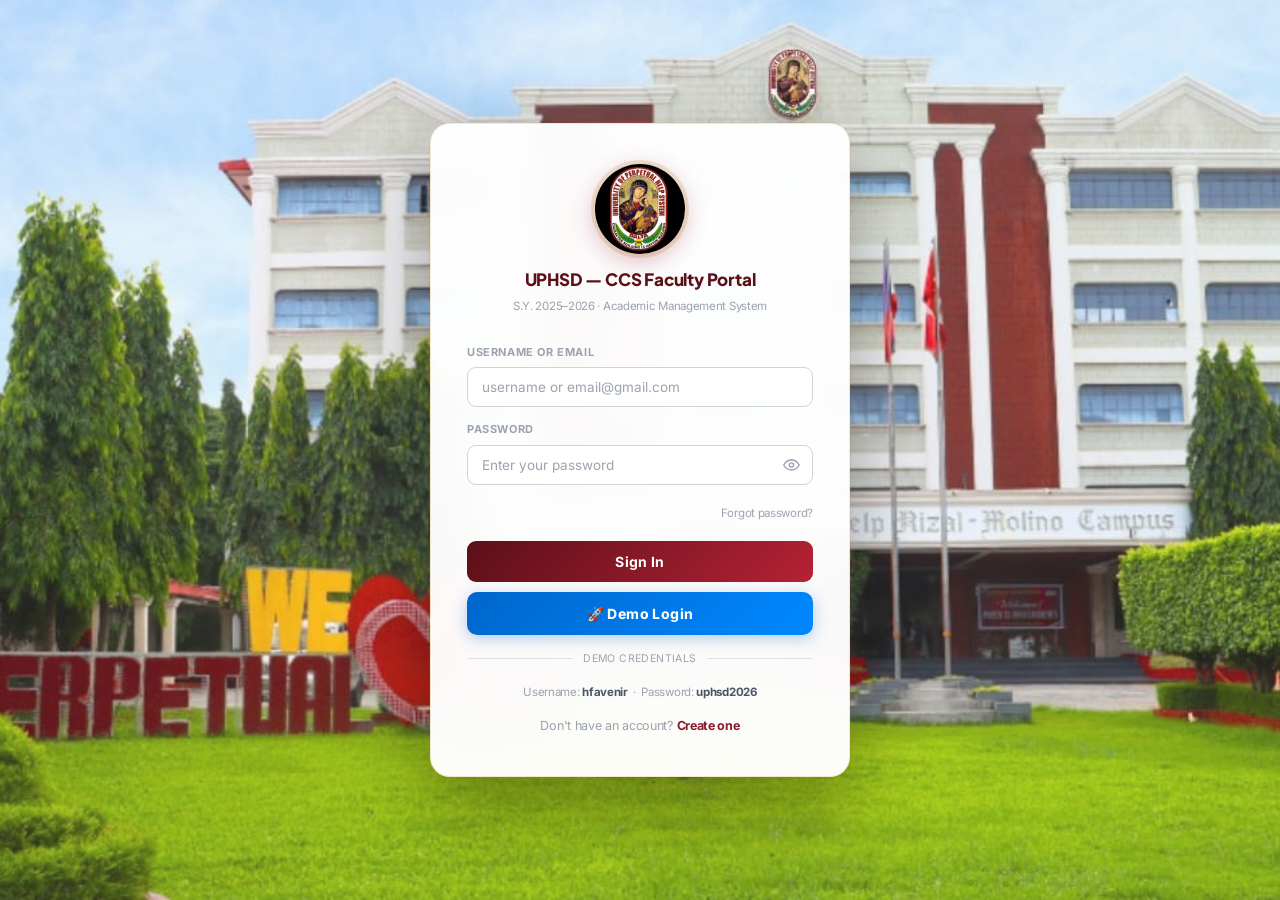
==== commit ec0ff7f0: "revised all changes to student" ====
--- a/index_ver1.3.html
+++ b/index_ver1.3.html
@@ -5,19 +5,6 @@
 <meta name="viewport" content="width=device-width, initial-scale=1.0"/>
 <title>UPHSD — CCS Faculty Portal</title>
 <link rel="stylesheet" href="style.css"/>
-<style>
-body[data-theme='light'] {
-  --bg:#f3f6fb;--surface:#ffffff;--surface2:#edf2fa;--surface3:#e2e9f4;
-  --border:#d6dfed;--border2:#c4d1e6;
-  --accent:#4f46e5;--accent2:#06b6d4;--accent3:#0891b2;
-  --green:#059669;--red:#dc2626;--amber:#d97706;--blue:#2563eb;
-  --text:#0f172a;--text2:#334155;--text3:#64748b;
-  --shadow:0 4px 20px rgba(15,23,42,.08);--shadow-lg:0 10px 40px rgba(15,23,42,.12);
-}
-body[data-theme='light'] .login-screen{background:radial-gradient(ellipse at 30% 20%,#dbeafe 0%,#f3f6fb 55%),radial-gradient(ellipse at 80% 80%,#cffafe 0%,transparent 50%)}
-body[data-theme='light'] .login-box{background:rgba(255,255,255,.9);box-shadow:0 20px 60px rgba(15,23,42,.15),inset 0 1px 0 rgba(255,255,255,.9)}
-body[data-theme='light'] .lf input,body[data-theme='light'] .otp-box{background:#fff}
-</style>
 </head>
 <body>
 
@@ -50,6 +37,7 @@
       </div>
       <div class="forgot-link"><a onclick="showPanel('panel-forgot')">Forgot password?</a></div>
       <button class="login-btn" id="loginBtn" onclick="doLogin()">Sign In</button>
+      <button class="demo-btn" onclick="demoLogin()">🚀 Demo Login</button>
       <div class="auth-divider"><span>DEMO CREDENTIALS</span></div>
       <div class="auth-hint">Username: <strong>hfavenir</strong> &nbsp;·&nbsp; Password: <strong>uphsd2026</strong></div>
       <div class="auth-link" style="margin-top:14px">Don't have an account? <a onclick="showPanel('panel-signup')">Create one</a></div>
@@ -147,8 +135,8 @@
 <!-- ================================================================ APP ================================================================ -->
 <div class="app app-hidden" id="appShell">
 
-<!-- FACULTY SIDEBAR -->
-<aside class="sidebar" id="faculty-sidebar">
+<!-- SIDEBAR -->
+<aside class="sidebar">
   <div class="sb-logo">
     <div style="display:flex;align-items:center;gap:8px;margin-bottom:4px"><img src="[data-uri]" style="width:30px;height:30px;border-radius:50%;flex-shrink:0;border:1.5px solid rgba(200,147,42,.4)"/><h2>UPHSD — CCS</h2></div>
     <p>Faculty Portal &middot; S.Y. 2025–2026</p>
@@ -169,10 +157,6 @@
       <svg viewBox="0 0 16 16" fill="none" stroke="currentColor" stroke-width="1.5"><circle cx="8" cy="5" r="3"/><path d="M2 14c0-3.3 2.7-6 6-6s6 2.7 6 6"/></svg>
       My Profile
     </div>
-    <div class="sb-item" onclick="goPage('settings',this)" id="nav-settings">
-      <svg viewBox="0 0 16 16" fill="none" stroke="currentColor" stroke-width="1.5"><circle cx="8" cy="8" r="2.2"/><path d="M8 1.5v1.6M8 12.9v1.6M1.5 8h1.6M12.9 8h1.6M3.2 3.2l1.2 1.2M11.6 11.6l1.2 1.2M12.8 3.2l-1.2 1.2M4.4 11.6l-1.2 1.2"/></svg>
-      Settings
-    </div>
     <div class="sb-sec">Academic</div>
     <div class="sb-item" onclick="goPage('courses',this)" id="nav-courses">
       <svg viewBox="0 0 16 16" fill="none" stroke="currentColor" stroke-width="1.5"><rect x="1" y="2" width="14" height="12" rx="1.5"/><line x1="1" y1="6" x2="15" y2="6"/><line x1="5" y1="2" x2="5" y2="6"/></svg>
@@ -222,50 +206,7 @@
       Log Out
     </button>
   </div>
-</aside><!-- /faculty-sidebar -->
-
-<!-- STUDENT SIDEBAR -->
-<aside class="sidebar" id="student-sidebar" style="display:none">
-  <div class="sb-logo">
-    <div style="font-weight:700;font-size:18px;letter-spacing:-0.5px">UPHSD</div>
-    <div style="font-size:11px;color:var(--text3);margin-top:2px">Student Portal</div>
-  </div>
-  <nav class="sb-nav">
-    <div class="sb-item active" onclick="goStudentPage('dashboard',this)" id="st-nav-dashboard">
-      <svg viewBox="0 0 24 24" fill="currentColor"><path d="M3 13h2v8H3zm4-8h2v16H7zm4-2h2v18h-2zm4 4h2v14h-2zm4-2h2v16h-2z"/></svg>
-      <span>Dashboard</span>
-    </div>
-    <div class="sb-item" onclick="goStudentPage('enrolled',this)" id="st-nav-enrolled">
-      <svg viewBox="0 0 24 24" fill="none" stroke="currentColor" stroke-width="2"><path d="M9 11H3v2h6V11zm0-4H3v2h6V7zm6 0v2h6V7h-6zm0 4v2h6v-2h-6zM9 3H3v2h6V3zm6 0v2h6V3h-6z"/></svg>
-      <span>Enrolled Courses</span>
-    </div>
-    <div class="sb-item" onclick="goStudentPage('grades',this)" id="st-nav-grades">
-      <svg viewBox="0 0 24 24" fill="none" stroke="currentColor" stroke-width="2"><path d="M21 15a2 2 0 0 1-2 2H7l-4 4V5a2 2 0 0 1 2-2h14a2 2 0 0 1 2 2z"/></svg>
-      <span>My Grades</span>
-    </div>
-    <div class="sb-item" onclick="goStudentPage('attendance',this)" id="st-nav-attendance">
-      <svg viewBox="0 0 24 24" fill="none" stroke="currentColor" stroke-width="2"><path d="M9 11l3 3L22 4"/><path d="M21 12a9 9 0 11-18 0 9 9 0 0118 0z"/></svg>
-      <span>Attendance</span>
-    </div>
-    <div class="sb-item" onclick="goStudentPage('profile',this)" id="st-nav-profile">
-      <svg viewBox="0 0 24 24" fill="none" stroke="currentColor" stroke-width="2"><path d="M20 21v-2a4 4 0 0 0-4-4H8a4 4 0 0 0-4 4v2"/><circle cx="12" cy="7" r="4"/></svg>
-      <span>My Profile</span>
-    </div>
-  </nav>
-  <div class="sb-foot">
-    <div class="sb-user">
-      <div class="sb-av" id="student-sb-av" style="background:linear-gradient(135deg,#667eea 0%,#764ba2 100%);display:flex;align-items:center;justify-content:center;color:#fff;font-weight:700;font-size:13px">ST</div>
-      <div style="flex:1;min-width:0">
-        <div class="sb-un" id="student-sb-name">Student Name</div>
-        <div class="sb-ur" id="student-sb-role">Student</div>
-      </div>
-    </div>
-    <button class="logout-btn" onclick="doLogout()">
-      <svg width="13" height="13" viewBox="0 0 24 24" fill="none" stroke="currentColor" stroke-width="2.5"><path d="M9 21H5a2 2 0 01-2-2V5a2 2 0 012-2h4"/><polyline points="16 17 21 12 16 7"/><line x1="21" y1="12" x2="9" y2="12"/></svg>
-      Log Out
-    </button>
-  </div>
-</aside><!-- /student-sidebar -->
+</aside>
 
 <!-- MAIN -->
 <div class="main">
@@ -279,7 +220,6 @@
         <svg viewBox="0 0 24 24" fill="none" stroke="currentColor" stroke-width="2"><circle cx="11" cy="11" r="7"/><path d="M21 21l-4.35-4.35"/></svg>
         <input type="text" placeholder="Search students, courses..." oninput="globalSearch(this.value)" id="topSearchInp"/>
       </div>
-      <button class="btn btn-sm" onclick="toggleTheme()" id="theme-toggle-btn">🌙 Dark</button>
       <button class="btn btn-primary btn-sm" onclick="openAddCourse()">+ Add Course</button>
     </div>
   </header>
@@ -335,28 +275,23 @@
       <div class="profile-header" id="profile-header"></div>
       <div style="display:grid;grid-template-columns:1fr 1fr;gap:16px">
         <div class="card">
-          <div class="card-hd"><div class="card-hd-l"><h3>Profile Information</h3><p>Only fields with values are shown</p></div></div>
-          <div id="profile-info-fields"></div>
-        </div>
-        <div class="card">
-          <div class="card-hd" style="margin-bottom:8px"><div class="card-hd-l"><h3>Teaching Assignments</h3></div></div>
-          <div id="pf-courses-list"></div>
-        </div>
-      </div>
-    </div>
-
-    <!-- ========== SETTINGS PAGE ========== -->
-    <div class="page" id="pg-settings">
-      <div style="display:grid;grid-template-columns:1fr 1fr;gap:16px">
-        <div class="card">
-          <div class="card-hd"><div class="card-hd-l"><h3>My Profile Config</h3><p>Update your account information</p></div></div>
+          <div class="card-hd"><div class="card-hd-l"><h3>Edit Profile</h3><p>Update your account information</p></div></div>
+          <div class="profile-upload-section">
+            <div class="profile-upload-box" id="profileUploadBox" onclick="document.getElementById('profileUploadInput').click()">
+              <div class="profile-upload-preview" id="profileUploadPreview">📷</div>
+              <div class="profile-upload-text">
+                <div class="profile-upload-title">Click to Upload</div>
+                <div class="profile-upload-hint">or drag and drop</div>
+              </div>
+            </div>
+            <input type="file" id="profileUploadInput" accept="image/*" style="display:none" onchange="handleProfileUpload(event)"/>
+            <div class="profile-upload-note">JPG, PNG or GIF (Max. 5MB)</div>
+          </div>
           <div class="form-row"><label>Full Name</label><input id="pf-name" type="text"/></div>
           <div class="form-row"><label>Email Address</label><input id="pf-email" type="email"/></div>
           <div class="form-row"><label>Department</label><input id="pf-dept" type="text" placeholder="College of Computer Studies"/></div>
           <div class="form-row"><label>Employee ID</label><input id="pf-eid" type="text" placeholder="CCS-2024-001"/></div>
           <div class="form-row"><label>Phone</label><input id="pf-phone" type="text" placeholder="+63 912 345 6789"/></div>
-          <div class="form-row"><label>Profile Picture</label><input id="pf-picture" type="file" accept="image/*"/><small style="color:var(--text3);display:block;margin-top:4px">PNG, JPG, or GIF (max 2MB)</small></div>
-          <div id="pf-picture-preview" style="margin-bottom:12px;"></div>
           <button class="btn btn-success" onclick="saveProfile()" style="width:100%;justify-content:center">💾 Save Profile</button>
         </div>
         <div class="card">
@@ -366,8 +301,8 @@
           <div class="form-row"><label>Confirm Password</label><div class="pw-wrap"><input type="password" id="pf-cpw2" placeholder="Confirm new password"/></div></div>
           <button class="btn btn-primary" onclick="changePassword()" style="width:100%;justify-content:center">🔒 Change Password</button>
           <hr/>
-          <div class="card-hd" style="margin-bottom:8px"><div class="card-hd-l"><h3>Appearance</h3><p>Switch between light and dark background</p></div></div>
-          <button class="btn" onclick="toggleTheme()" id="settings-theme-toggle" style="width:100%;justify-content:center">🌙 Dark</button>
+          <div class="card-hd" style="margin-bottom:8px"><div class="card-hd-l"><h3>Teaching Assignments</h3></div></div>
+          <div id="pf-courses-list"></div>
         </div>
       </div>
     </div>
@@ -750,123 +685,9 @@
       </div>
     </div>
 
-    <!-- STUDENT PAGES -->
-    <div class="page" id="st-pg-dashboard" style="display:none">
-      <div class="page-grid">
-        <div class="card">
-          <h3>Welcome Back!</h3>
-          <div id="st-welcome-msg" style="color:var(--text2);margin:8px 0 12px;font-size:14px"></div>
-          <div style="display:grid;grid-template-columns:repeat(2,1fr);gap:12px;margin-top:16px">
-            <div style="padding:12px;background:var(--surface2);border-radius:8px;text-align:center">
-              <div style="font-size:24px;font-weight:700;color:var(--accent)">4</div>
-              <div style="font-size:12px;color:var(--text3);margin-top:4px">Enrolled Courses</div>
-            </div>
-            <div style="padding:12px;background:var(--surface2);border-radius:8px;text-align:center">
-              <div style="font-size:24px;font-weight:700;color:var(--green)">85%</div>
-              <div style="font-size:12px;color:var(--text3);margin-top:4px">Attendance</div>
-            </div>
-          </div>
-        </div>
-
-        <div class="card">
-          <div style="display:flex;justify-content:space-between;align-items:center;margin-bottom:12px">
-            <h3>My Courses</h3>
-            <button class="btn btn-primary btn-sm" onclick="goStudentPage('enrolled',document.getElementById('st-nav-enrolled'))">View All</button>
-          </div>
-          <div id="st-courses-preview" style="display:grid;gap:8px">
-            <div style="padding:8px 10px;background:var(--surface2);border-radius:8px">
-              <div style="font-weight:600;font-size:13px">IT411 - Human Computer Interaction 1</div>
-              <div style="font-size:11px;color:var(--text3);margin-top:2px">MWF 8:00–9:30 AM • CCS Lab 301</div>
-            </div>
-          </div>
-        </div>
-
-        <div class="card">
-          <h3>Upcoming Deadlines</h3>
-          <div id="st-deadlines" style="display:grid;gap:8px">
-            <div style="padding:8px 10px;background:rgba(220,38,38,.1);border-left:3px solid var(--red);border-radius:4px">
-              <div style="font-weight:600;font-size:12px">Project Submission</div>
-              <div style="font-size:11px;color:var(--text3);margin-top:2px">2 days left • HCI 1</div>
-            </div>
-          </div>
-        </div>
-      </div>
-    </div>
-
-    <div class="page" id="st-pg-enrolled" style="display:none">
-      <div class="page-grid">
-        <h2 style="grid-column:1/-1;margin-bottom:12px">Enrolled Courses</h2>
-        <div id="st-courses-list"></div>
-      </div>
-    </div>
-
-    <div class="page" id="st-pg-grades" style="display:none">
-      <div style="display:grid;gap:16px">
-        <h2>My Grades</h2>
-        <div class="card">
-          <div style="display:flex;justify-content:space-between;align-items:center;margin-bottom:12px">
-            <h3>Select Course</h3>
-          </div>
-          <select id="st-grade-select" onchange="renderStudentGrades()" style="width:100%;padding:8px;border:1px solid var(--border);border-radius:6px;background:var(--surface);color:var(--text)">
-            <option value="">Choose a course...</option>
-          </select>
-        </div>
-        <div id="st-grades-display"></div>
-      </div>
-    </div>
-
-    <div class="page" id="st-pg-attendance" style="display:none">
-      <div style="display:grid;gap:16px">
-        <h2>Attendance Record</h2>
-        <div class="card">
-          <h3>Overall Attendance</h3>
-          <div style="display:grid;grid-template-columns:repeat(3,1fr);gap:12px;margin-top:12px">
-            <div style="padding:12px;background:var(--surface2);border-radius:8px;text-align:center">
-              <div style="font-size:20px;font-weight:700;color:var(--green)">85%</div>
-              <div style="font-size:11px;color:var(--text3);margin-top:4px">Attendance Rate</div>
-            </div>
-            <div style="padding:12px;background:var(--surface2);border-radius:8px;text-align:center">
-              <div style="font-size:20px;font-weight:700">34</div>
-              <div style="font-size:11px;color:var(--text3);margin-top:4px">Present</div>
-            </div>
-            <div style="padding:12px;background:var(--surface2);border-radius:8px;text-align:center">
-              <div style="font-size:20px;font-weight:700;color:var(--amber)">6</div>
-              <div style="font-size:11px;color:var(--text3);margin-top:4px">Absent</div>
-            </div>
-          </div>
-        </div>
-        <div class="card">
-          <h3>Attendance by Course</h3>
-          <div id="st-attendance-list"></div>
-        </div>
-      </div>
-    </div>
-
-    <div class="page" id="st-pg-profile" style="display:none">
-      <div style="display:grid;gap:16px">
-        <h2>My Profile</h2>
-        <div class="card">
-          <div style="display:flex;align-items:flex-start;gap:16px;margin-bottom:24px">
-            <div style="width:80px;height:80px;border-radius:50%;background:linear-gradient(135deg,#667eea 0%,#764ba2 100%);display:flex;align-items:center;justify-content:center;color:#fff;font-weight:700;font-size:24px">ST</div>
-            <div style="flex:1">
-              <h3 id="st-profile-name">Student Name</h3>
-              <div style="color:var(--text2);margin-top:4px">Student • 2nd Year • Section A</div>
-              <div style="font-size:12px;color:var(--text3);margin-top:8px" id="st-profile-sid">SID: 2023-10001</div>
-            </div>
-          </div>
-
-          <div style="border-top:1px solid var(--border);padding-top:16px">
-            <h4 style="font-weight:600;margin-bottom:12px">Profile Information</h4>
-            <div id="st-profile-info" style="display:grid;gap:8px"></div>
-          </div>
-        </div>
-      </div>
-    </div>
-    <!-- /STUDENT PAGES -->
-
-        </div>
-      </div>
-    </div>
+  </div><!-- /content -->
+</div><!-- /main -->
+</div><!-- /app -->
 
 <!-- ======================== MODALS ======================== -->
 <!-- Add/Edit Course -->
@@ -1003,45 +824,16 @@
 <div class="toasts" id="toasts"></div>
 
 <script>
-var THEME_KEY='portal-theme';
-
-function applyTheme(theme){
-  var next=theme==='light'?'light':'dark';
-  document.body.setAttribute('data-theme',next);
-  localStorage.setItem(THEME_KEY,next);
-  var label=next==='light'?'☀ Light':'🌙 Dark';
-  var topBtn=document.getElementById('theme-toggle-btn');
-  var settingsBtn=document.getElementById('settings-theme-toggle');
-  if(topBtn) topBtn.textContent=label;
-  if(settingsBtn) settingsBtn.textContent=label;
-}
-function toggleTheme(){
-  var current=document.body.getAttribute('data-theme')||'dark';
-  applyTheme(current==='dark'?'light':'dark');
-}
-
-(function(){
-  var saved=localStorage.getItem(THEME_KEY)||'dark';
-  document.body.setAttribute('data-theme',saved==='light'?'light':'dark');
-})();
-
 // ================================================================
 // DATA
 // ================================================================
 var USERS=[
-  {username:'hfavenir',email:'hfavenir@uphsd.edu.ph',password:'uphsd2026',name:'Homer T. Favenir',role:'Faculty · CCS',dept:'College of Computer Studies',eid:'CCS-2024-001',phone:'+63 912 345 6789',type:'faculty'},
-  {username:'admin',email:'admin@uphsd.edu.ph',password:'admin123',name:'Administrator',role:'System Admin',dept:'IT Department',eid:'IT-2024-001',phone:'',type:'faculty'},
-  {username:'uphmo2023-10001',email:'andaya.jb@uphsd.edu.ph',password:'student123',name:'John Benedict Andaya',role:'Student',year:'2nd',section:'A',sid:'2023-10001',type:'student'},
-  {username:'uphmo_2023_10002',email:'arnaiz.sa@uphsd.edu.ph',password:'student123',name:'Samuel Angelo Arnaiz',role:'Student',year:'2nd',section:'A',sid:'2023-10002',type:'student'},
-  {username:'uphmo-2023-10004',email:'castillo.mg@uphsd.edu.ph',password:'student123',name:'Maria Grace Castillo',role:'Student',year:'2nd',section:'B',sid:'2023-10004',type:'student'},
-  {username:'uphmo2023-10005',email:'diaz.r@uphsd.edu.ph',password:'student123',name:'Rafael Diaz',role:'Student',year:'1st',section:'B',sid:'2023-10005',type:'student'},
-  {username:'uphmo_2023_10003',email:'lopez.cm@uphsd.edu.ph',password:'student123',name:'Christina Marie Lopez',role:'Student',year:'2nd',section:'A',sid:'2023-10003',type:'student'}
+  {username:'hfavenir',email:'hfavenir@uphsd.edu.ph',password:'uphsd2026',name:'Homer T. Favenir',role:'Faculty · CCS',dept:'College of Computer Studies',eid:'CCS-2024-001',phone:'+63 912 345 6789'},
+  {username:'admin',email:'admin@uphsd.edu.ph',password:'admin123',name:'Administrator',role:'System Admin',dept:'IT Department',eid:'IT-2024-001',phone:''}
 ];
 var currentUser=null;
 var pendingSignup=null, currentOtp=null, otpExpiry=null;
 var resetTarget=null, resetOtp=null, resetExpiry=null;
-function isStudent(){return currentUser&&currentUser.type==='student';}
-function isFaculty(){return currentUser&&currentUser.type==='faculty';}
 
 var DB={
   students:[
@@ -1049,16 +841,14 @@
     {id:2,ln:'ARNAIZ',fn:'SAMUEL ANGELO',mi:'M.',sid:'2023-10002',email:'arnaiz.sa@uphsd.edu.ph',year:'2nd',section:'A',courses:[]},
     {id:3,ln:'BAGAYAS',fn:'BOBSON ROB',mi:'V.',sid:'2023-10003',email:'bagayas.br@uphsd.edu.ph',year:'2nd',section:'A',courses:[]},
     {id:4,ln:'CASTILLO',fn:'MARIA GRACE',mi:'R.',sid:'2023-10004',email:'castillo.mg@uphsd.edu.ph',year:'2nd',section:'B',courses:[]},
-    {id:5,ln:'DIAZ',fn:'RAFAEL',mi:'S.',sid:'2023-10005',email:'diaz.r@uphsd.edu.ph',year:'1st',section:'B',courses:[]},
-    {id:6,ln:'LOPEZ',fn:'CHRISTINA MARIE',mi:'M.',sid:'2023-10003',email:'lopez.cm@uphsd.edu.ph',year:'2nd',section:'A',courses:[]}
+    {id:5,ln:'DIAZ',fn:'RAFAEL',mi:'S.',sid:'2023-10005',email:'diaz.r@uphsd.edu.ph',year:'1st',section:'B',courses:[]}
   ],
   courses:[
     {code:'IT411',name:'Human Computer Interaction 1',section:'BSCS-2207',units:3,room:'CCS Lab 301',sched:'MWF 8:00–9:30 AM',sem:'1st Semester 2025–2026',
      students:[
        {ln:'ANDAYA',fn:'JOHN BENEDICT',mi:'G.',sid:'2023-10001',email:'andaya.jb@uphsd.edu.ph',qe:[100,100,100,100],ra:[90,90,90,90],proj:100,major:90,att:['P','A','P','P','P','P']},
        {ln:'ARNAIZ',fn:'SAMUEL ANGELO',mi:'M.',sid:'2023-10002',email:'arnaiz.sa@uphsd.edu.ph',qe:[90,90,90,90],ra:[80,80,80,80],proj:90,major:80,att:['P','P','P','P','P','P']},
-       {ln:'BAGAYAS',fn:'BOBSON ROB',mi:'V.',sid:'2023-10003',email:'bagayas.br@uphsd.edu.ph',qe:[80,80,80,80],ra:[70,70,70,70],proj:80,major:70,att:['P','A','P','P','P','P']},
-       {ln:'LOPEZ',fn:'CHRISTINA MARIE',mi:'M.',sid:'2023-10003',email:'lopez.cm@uphsd.edu.ph',qe:[92,91,93,91],ra:[88,90,87,89],proj:91,major:90,att:['P','P','P','P','P','A']}
+       {ln:'BAGAYAS',fn:'BOBSON ROB',mi:'V.',sid:'2023-10003',email:'bagayas.br@uphsd.edu.ph',qe:[80,80,80,80],ra:[70,70,70,70],proj:80,major:70,att:['P','A','P','P','P','P']}
      ],
      weeks:['Feb 1','Feb 8','Feb 15','Feb 22','Mar 1','Mar 8'],
      activities:[]
@@ -1066,8 +856,7 @@
     {code:'IT421',name:'Systems Analysis and Design',section:'BSCS-2208',units:3,room:'CCS Room 202',sched:'TTh 10:00–11:30 AM',sem:'1st Semester 2025–2026',
      students:[
        {ln:'CASTILLO',fn:'MARIA GRACE',mi:'R.',sid:'2023-10004',email:'castillo.mg@uphsd.edu.ph',qe:[85,90,88,92],ra:[80,85,82,88],proj:87,major:85,att:['P','P','P','L','P','P']},
-       {ln:'DIAZ',fn:'RAFAEL',mi:'S.',sid:'2023-10005',email:'diaz.r@uphsd.edu.ph',qe:[75,80,78,82],ra:[70,75,72,78],proj:76,major:74,att:['P','A','P','P','P','P']},
-       {ln:'LOPEZ',fn:'CHRISTINA MARIE',mi:'M.',sid:'2023-10003',email:'lopez.cm@uphsd.edu.ph',qe:[89,88,90,87],ra:[85,84,86,83],proj:88,major:86,att:['P','P','P','L','P','P']}
+       {ln:'DIAZ',fn:'RAFAEL',mi:'S.',sid:'2023-10005',email:'diaz.r@uphsd.edu.ph',qe:[75,80,78,82],ra:[70,75,72,78],proj:76,major:74,att:['P','A','P','P','P','P']}
      ],
      weeks:['Feb 3','Feb 10','Feb 17','Feb 24','Mar 3','Mar 10'],
      activities:[]
@@ -1154,20 +943,10 @@
       currentUser=found;
       document.getElementById('loginScreen').classList.add('hidden');
       document.getElementById('appShell').classList.remove('app-hidden');
-      if(isStudent()){
-        document.getElementById('faculty-sidebar').style.display='none';
-        document.getElementById('student-sidebar').style.display='flex';
-        document.getElementById('student-sb-name').textContent=found.name;
-        document.getElementById('student-sb-role').textContent=found.role+' · '+found.year+' Year';
-        initStudentApp();
-      }else{
-        document.getElementById('faculty-sidebar').style.display='flex';
-        document.getElementById('student-sidebar').style.display='none';
-        document.getElementById('sb-name').textContent=found.name;
-        document.getElementById('sb-role').textContent=found.role;
-        document.getElementById('sb-av-initials').textContent=found.name.split(' ').map(function(w){return w[0];}).join('').slice(0,2).toUpperCase();
-        initApp();
-      }
+      document.getElementById('sb-name').textContent=found.name;
+      document.getElementById('sb-role').textContent=found.role;
+      document.getElementById('sb-av-initials').textContent=found.name.split(' ').map(function(w){return w[0];}).join('').slice(0,2).toUpperCase();
+      initApp();
       toast('Welcome back, '+found.name.split(' ')[0]+'!','ok');
     } else {
       authErr('loginErr','Incorrect username/email or password.');
@@ -1183,8 +962,6 @@
   document.getElementById('loginUser').value='';
   document.getElementById('loginPass').value='';
   currentUser=null;
-  document.getElementById('faculty-sidebar').style.display='flex';
-  document.getElementById('student-sidebar').style.display='none';
   showPanel('panel-login');
 }
 
@@ -1283,7 +1060,6 @@
 // APP INIT
 // ================================================================
 function initApp(){
-  applyTheme(localStorage.getItem(THEME_KEY)||'dark');
   renderSidebarSchedule();
   renderDashboard();
   renderCourses();
@@ -2025,57 +1801,44 @@
   if(!currentUser) return;
   var u=currentUser;
   var initials=u.name.split(' ').map(function(w){return w[0];}).join('').slice(0,2).toUpperCase();
-  var subtitle=[u.role,u.dept].filter(function(v){return !!(v&&v.trim());}).join(' · ');
-  var profileFields=[
-    {label:'Full Name',value:u.name},
-    {label:'Email Address',value:u.email},
-    {label:'Department',value:u.dept},
-    {label:'Employee ID',value:u.eid},
-    {label:'Phone',value:u.phone}
-  ].filter(function(f){return !!(f.value&&String(f.value).trim());});
-  var avatarContent=u.profilePicture
-    ? '<img src="'+u.profilePicture+'" style="width:72px;height:72px;border-radius:50%;border:3px solid rgba(99,102,241,.3);object-fit:cover"/>'
-    : '<div class="profile-av-lg">'+initials+'</div>';
+  var profilePic=u.profilePicture?'<img src="'+u.profilePicture+'" alt="Profile"/>':initials;
+  var profileAvPreview=u.profilePicture?'<img src="'+u.profilePicture+'" alt="Profile" style="width:100%;height:100%;object-fit:cover"/>':'📷';
   document.getElementById('profile-header').innerHTML=
-    avatarContent
+    '<div class="profile-av-lg">'+profilePic+'</div>'
     +'<div class="profile-info">'
-    +'<h2>'+u.name+'</h2><p>'+(subtitle||'Faculty')+'</p>'
+    +'<h2>'+u.name+'</h2><p>'+u.role+' · '+(u.dept||'CCS')+'</p>'
     +'<div class="profile-stats">'
     +'<div class="profile-stat"><div class="num">'+DB.courses.length+'</div><div class="lbl">Courses</div></div>'
     +'<div class="profile-stat"><div class="num">'+DB.courses.reduce(function(a,c){return a+c.students.length;},0)+'</div><div class="lbl">Students</div></div>'
     +'<div class="profile-stat"><div class="num">'+DB.sentEmails.length+'</div><div class="lbl">Emails Sent</div></div>'
     +'</div></div>';
-  document.getElementById('profile-info-fields').innerHTML=profileFields.length
-    ? profileFields.map(function(f){
-      return '<div style="padding:8px 10px;background:var(--surface2);border-radius:8px;margin-bottom:6px;font-size:12.5px"><span style="font-size:11px;color:var(--text3);display:block;margin-bottom:2px">'+f.label+'</span><strong>'+f.value+'</strong></div>';
-    }).join('')
-    : '<div class="empty">No profile info has been filled yet. Configure your details in Settings.</div>';
-  document.getElementById('pf-courses-list').innerHTML=DB.courses.map(function(c){
-    return '<div style="padding:8px 10px;background:var(--surface2);border-radius:8px;margin-bottom:6px;font-size:12.5px"><strong>'+c.code+'</strong> — '+c.name+'<br><span style="font-size:11px;color:var(--text3)">'+c.section+' · '+c.sched+'</span></div>';
-  }).join('');
-}
-function renderSettings(){
-  if(!currentUser) return;
-  var u=currentUser;
   document.getElementById('pf-name').value=u.name||'';
   document.getElementById('pf-email').value=u.email||'';
   document.getElementById('pf-dept').value=u.dept||'';
   document.getElementById('pf-eid').value=u.eid||'';
   document.getElementById('pf-phone').value=u.phone||'';
-  var previewDiv=document.getElementById('pf-picture-preview');
-  if(u.profilePicture){
-    previewDiv.innerHTML='<div style="margin-bottom:8px"><img src="'+u.profilePicture+'" style="max-width:100%;max-height:120px;border-radius:8px;border:1px solid var(--border)"/></div><button class="btn btn-danger btn-sm" onclick="removePicture()" style="width:100%">✕ Remove Picture</button>';
-  }else{
-    previewDiv.innerHTML='';
-  }
-}
-function removePicture(){
-  if(currentUser){
-    currentUser.profilePicture=null;
-    renderProfile();
-    renderSettings();
-    toast('Profile picture removed.','ok');
-  }
+  document.getElementById('pf-courses-list').innerHTML=DB.courses.map(function(c){
+    return '<div style="padding:8px 10px;background:var(--surface2);border-radius:8px;margin-bottom:6px;font-size:12.5px"><strong>'+c.code+'</strong> — '+c.name+'<br><span style="font-size:11px;color:var(--text3)">'+c.section+' · '+c.sched+'</span></div>';
+  }).join('');
+  var preview=u.profilePicture?'<img src="'+u.profilePicture+'" alt="Profile" style="width:100%;height:100%;object-fit:cover;"/>':'📷';
+  document.getElementById('profileUploadPreview').innerHTML=preview;
+}
+function handleProfileUpload(e){
+  var f=e.target.files[0];
+  if(!f){return;}
+  if(f.size>5242880){toast('File size must be less than 5MB','err');return;}
+  if(!f.type.match('image.*')){toast('Please upload a valid image file','err');return;}
+  var r=new FileReader();
+  r.onload=function(ev){
+    if(!currentUser){return;}
+    currentUser.profilePicture=ev.target.result;
+    document.getElementById('profileUploadPreview').innerHTML='<img src="'+ev.target.result+'" alt="Profile" style="width:100%;height:100%;object-fit:cover;"/>';
+    document.getElementById('sb-av-initials').textContent='';
+    document.getElementById('sb-av-initials').style.backgroundImage='url('+ev.target.result+')';
+    document.getElementById('sb-av-initials').style.backgroundSize='cover';
+    toast('Profile picture updated!','ok');
+  };
+  r.readAsDataURL(f);
 }
 function saveProfile(){
   if(!currentUser){toast('Not logged in.','err');return;}
@@ -2084,30 +1847,11 @@
   currentUser.dept=document.getElementById('pf-dept').value.trim();
   currentUser.eid=document.getElementById('pf-eid').value.trim();
   currentUser.phone=document.getElementById('pf-phone').value.trim();
-  var fileInput=document.getElementById('pf-picture');
-  if(fileInput.files&&fileInput.files[0]){
-    var file=fileInput.files[0];
-    if(file.size>2*1024*1024){toast('File size must be less than 2MB.','err');return;}
-    var reader=new FileReader();
-    reader.onload=function(e){
-      currentUser.profilePicture=e.target.result;
-      document.getElementById('sb-av-initials').style.display='none';
-      document.getElementById('sb-av-img')=document.createElement('img');
-      document.getElementById('sb-av-img').src=e.target.result;
-      document.getElementById('sb-av-img').style.cssText='width:32px;height:32px;border-radius:50%;object-fit:cover';
-      renderProfile();
-      renderSettings();
-      toast('Profile updated with picture!','ok');
-    };
-    reader.readAsDataURL(file);
-  }else{
-    document.getElementById('sb-name').textContent=currentUser.name;
-    document.getElementById('sb-role').textContent=currentUser.role;
-    document.getElementById('sb-av-initials').textContent=currentUser.name.split(' ').map(function(w){return w[0];}).join('').slice(0,2).toUpperCase();
-    renderProfile();
-    renderSettings();
-    toast('Profile saved!','ok');
-  }
+  document.getElementById('sb-name').textContent=currentUser.name;
+  document.getElementById('sb-role').textContent=currentUser.role;
+  document.getElementById('sb-av-initials').textContent=currentUser.name.split(' ').map(function(w){return w[0];}).join('').slice(0,2).toUpperCase();
+  renderProfile();
+  toast('Profile saved!','ok');
 }
 function changePassword(){
   if(!currentUser) return;
@@ -2173,7 +1917,7 @@
 // ================================================================
 // NAVIGATION
 // ================================================================
-var pageTitles={dashboard:'Dashboard',profile:'My Profile',settings:'Settings',courses:'Courses',students:'Student Directory',gradebook:'Grade Book',attendance:'Attendance',calculator:'Grade Calculator',gmail:'Gmail Reports'};
+var pageTitles={dashboard:'Dashboard',profile:'My Profile',courses:'Courses',students:'Student Directory',gradebook:'Grade Book',attendance:'Attendance',calculator:'Grade Calculator',gmail:'Gmail Reports'};
 function goPage(id,el){
   document.querySelectorAll('.page').forEach(function(p){p.classList.remove('active');});
   document.querySelectorAll('.sb-item').forEach(function(n){n.classList.remove('active');});
@@ -2188,63 +1932,7 @@
   if(id==='calculator') populateCalcSelect();
   if(id==='gmail'){populateGmailSelects();renderGmailLog();}
   if(id==='profile') renderProfile();
-  if(id==='settings') renderSettings();
-}
-
-// STUDENT DASHBOARD ROUTING
-function goStudentPage(id,el){
-  document.querySelectorAll('[id^="st-pg-"]').forEach(function(p){p.style.display='none';});
-  document.querySelectorAll('[id^="st-nav-"]').forEach(function(n){n.classList.remove('active');});
-  document.getElementById('st-pg-'+id).style.display='block';
-  if(el) el.classList.add('active');
-  if(id==='dashboard') renderStudentDashboard();
-  if(id==='enrolled') renderStudentCourses();
-  if(id==='grades') renderStudentGradesPage();
-  if(id==='attendance') renderStudentAttendance();
-  if(id==='profile') renderStudentProfile();
-}
-
-function renderStudentDashboard(){
-  if(!isStudent()) return;
-  document.getElementById('st-welcome-msg').textContent='Here\u0027s your academic overview for S.Y. 2025–2026, 1st Semester.';
-  renderStudentCourses();
-}
-
-function renderStudentCourses(){
-  if(!isStudent()) return;
-  var html='';
-  DB.courses.forEach(function(c){
-    var hasCourse=c.students.some(function(s){return s.sid===currentUser.sid;});
-    if(hasCourse){
-      var student=c.students.find(function(s){return s.sid===currentUser.sid;});
-      if(student){
-        var qeAvg=(student.qe.reduce(function(a,b){return a+b;},0)/student.qe.length).toFixed(2);
-        var raAvg=(student.ra.reduce(function(a,b){return a+b;},0)/student.ra.length).toFixed(2);
-        var prelim=((qeAvg*0.20)+(raAvg*0.20)+(student.proj*0.10)).toFixed(2);
-        var present=student.att.filter(function(a){return a==='P';}).length;
-        html+='<div class="card"><div style="display:flex;justify-content:space-between;align-items:start"><div><h3>'+c.code+' — '+c.name+'</h3><div style="font-size:12px;color:var(--text3);margin-top:6px">'+c.section+' • '+c.sched+'</div></div><div style="padding:4px 8px;background:var(--accent);color:#fff;border-radius:4px;font-size:11px;font-weight:600">'+present+'/'+student.att.length+' Present</div></div><div style="display:grid;grid-template-columns:repeat(3,1fr);gap:8px;margin-top:12px"><div style="padding:8px;background:var(--surface2);border-radius:6px;text-align:center"><div style="font-size:13px;font-weight:600">'+qeAvg+'</div><div style="font-size:10px;color:var(--text3);margin-top:2px">Quizzes</div></div><div style="padding:8px;background:var(--surface2);border-radius:6px;text-align:center"><div style="font-size:13px;font-weight:600">'+raAvg+'</div><div style="font-size:10px;color:var(--text3);margin-top:2px">Recitation</div></div><div style="padding:8px;background:var(--surface2);border-radius:6px;text-align:center"><div style="font-size:13px;font-weight:600">'+student.proj+'</div><div style="font-size:10px;color:var(--text3);margin-top:2px">Project</div></div></div></div>';
-      }
-    }
-  });
-  document.getElementById('st-courses-list').innerHTML=html||'<div class="empty" style="grid-column:1/-1">No enrolled courses yet.</div>';
-  if(document.getElementById('st-courses-preview')){
-    var preview=html.split('</div>').slice(0,1).join('</div>');
-    document.getElementById('st-courses-preview').innerHTML=preview||'<div class="empty">No courses enrolled</div>';
-  }
-  populateGradeSelect();
-}
-
-function populateGradeSelect(){
-  var sel=document.getElementById('st-grade-select');
-  if(!sel) return;
-  sel.innerHTML='<option value="">Choose a course...</option>';
-  DB.courses.forEach(function(c){
-    if(c.students.some(function(s){return s.sid===currentUser.sid;})){
-      sel.innerHTML+='<option value="'+c.code+'">'+c.code+' — '+c.name+'</option>';
-    }
-  });
-}
-
+}
 function switchTab(el,paneId){
   var cont=el.closest('.tabs');
   cont.querySelectorAll('.tab').forEach(function(t){t.classList.remove('active');});
--- a/style.css
+++ b/style.css
@@ -2,16 +2,17 @@
 *{box-sizing:border-box;margin:0;padding:0}
 :root{
   /* Figma light theme */
-  --bg:#f4f6f9;
+  --bg:#f8f9fb;
   --surface:#ffffff;
-  --surface2:#f8f9fb;
-  --surface3:#eef1f5;
-  --border:#e2e6ed;
-  --border2:#d0d7e3;
+  --surface2:#f1f3f6;
+  --surface3:#e9ecf0;
+  --border:#dee2e7;
+  --border2:#ced4db;
   /* UPHSD brand */
   --maroon:#8b1a2a;
   --maroon-dark:#5c0f19;
   --maroon-light:#b52235;
+  --maroon-lighter:#d63d57;
   --gold:#c8932a;
   --gold-light:#e4b84a;
   --gold-dark:#9a6e1a;
@@ -23,22 +24,58 @@
   --red:#dc2626;
   --amber:#d97706;
   --blue:#2563eb;
+  --purple:#7c3aed;
   /* Text */
   --text:#1a1f2e;
-  --text2:#4b5563;
+  --text2:#4a5568;
   --text3:#9ca3af;
-  --radius:10px;
-  --radius-sm:7px;
-  --radius-lg:14px;
-  --shadow:0 1px 8px rgba(0,0,0,.08),0 4px 16px rgba(0,0,0,.06);
-  --shadow-lg:0 4px 24px rgba(0,0,0,.12),0 12px 40px rgba(0,0,0,.08);
-}
-html,body{height:100%;font-family:'Inter',sans-serif;background:var(--bg);color:var(--text);overflow:hidden}
+  --radius:12px;
+  --radius-sm:8px;
+  --radius-lg:16px;
+  --shadow:0 2px 10px rgba(0,0,0,.07);
+  --shadow-lg:0 8px 30px rgba(0,0,0,.1);
+  --shadow-xl:0 16px 48px rgba(0,0,0,.12);
+  --shadow-inner:inset 0 1px 2px rgba(0,0,0,.05);
+}
+html,body{height:100%;font-family:'Inter',sans-serif;background:var(--bg);color:var(--text);overflow:hidden;-webkit-font-smoothing:antialiased;-moz-osx-font-smoothing:grayscale;scroll-behavior:smooth;line-height:1.6;letter-spacing:-0.3px}
 
 /* SCROLLBAR */
 ::-webkit-scrollbar{width:5px;height:5px}
 ::-webkit-scrollbar-track{background:transparent}
 ::-webkit-scrollbar-thumb{background:var(--border2);border-radius:99px}
+
+/* ================================================================ ANIMATIONS ================================================================ */
+@keyframes fadeIn {
+  from { opacity: 0; }
+  to { opacity: 1; }
+}
+
+@keyframes fadeInSlideUp {
+  from { opacity: 0; transform: translateY(20px); }
+  to { opacity: 1; transform: translateY(0); }
+}
+
+.login-box {
+  animation: fadeInSlideUp 0.7s ease-out 0.2s forwards;
+  opacity: 0;
+}
+
+.view {
+  animation: fadeIn 0.5s ease-in-out;
+}
+
+.course-card, .btn {
+  transition: transform 0.25s ease, box-shadow 0.25s ease;
+}
+
+.course-card:hover {
+  transform: translateY(-6px);
+  box-shadow: var(--shadow-lg);
+}
+
+.btn:hover {
+  transform: translateY(-2px);
+}
 
 /* ================================================================ LOGIN ================================================================ */
 .login-screen{position:fixed;inset:0;background:url('[data-uri]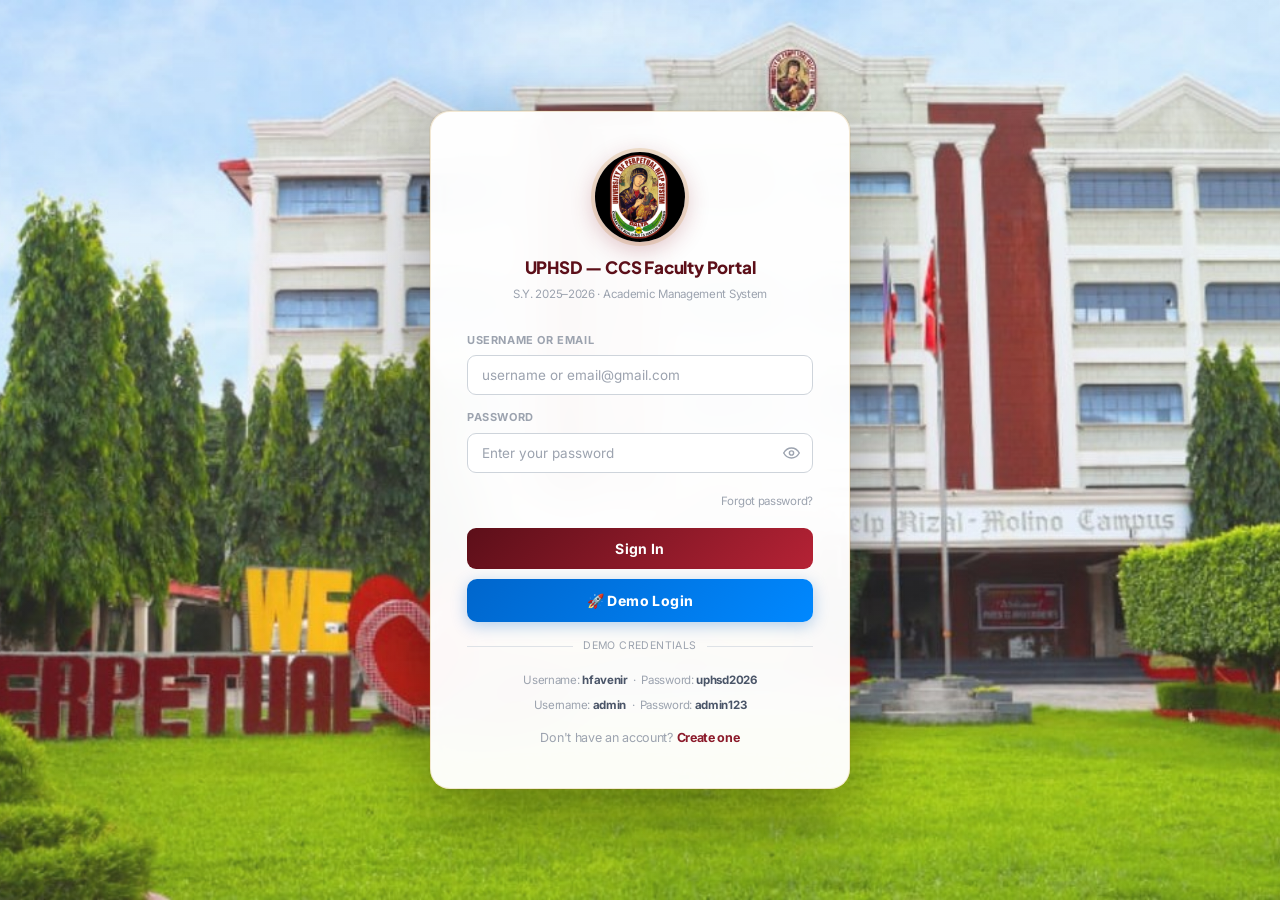
==== commit 1ca0c86b: "added admin dashboard and faculty section (add faculty modal incomplete" ====
--- a/index_ver1.3.html
+++ b/index_ver1.3.html
@@ -40,6 +40,7 @@
       <button class="demo-btn" onclick="demoLogin()">🚀 Demo Login</button>
       <div class="auth-divider"><span>DEMO CREDENTIALS</span></div>
       <div class="auth-hint">Username: <strong>hfavenir</strong> &nbsp;·&nbsp; Password: <strong>uphsd2026</strong></div>
+      <div class="auth-hint" style="margin-top:6px">Username: <strong>admin</strong> &nbsp;·&nbsp; Password: <strong>admin123</strong></div>
       <div class="auth-link" style="margin-top:14px">Don't have an account? <a onclick="showPanel('panel-signup')">Create one</a></div>
     </div>
 
@@ -167,6 +168,10 @@
       <svg viewBox="0 0 16 16" fill="none" stroke="currentColor" stroke-width="1.5"><circle cx="5" cy="4" r="2"/><path d="M1 14c0-2 1.5-3 4-3s4 1 4 3"/><circle cx="12" cy="5" r="2"/><path d="M9 15c0-1.5 1-2.5 3-2.5s3 1 3 2.5"/></svg>
       Students
     </div>
+    <div class="sb-item" onclick="goPage('faculty',this)" id="nav-faculty">
+      <svg viewBox="0 0 16 16" fill="none" stroke="currentColor" stroke-width="1.5"><rect x="2" y="2" width="12" height="12" rx="2"/><circle cx="8" cy="6" r="2"/><path d="M4.5 12c.6-1.6 1.9-2.4 3.5-2.4s2.9.8 3.5 2.4"/></svg>
+      Faculty
+    </div>
     <div class="sb-sec">Grading</div>
     <div class="sb-item" onclick="goPage('gradebook',this)" id="nav-gradebook">
       <svg viewBox="0 0 16 16" fill="none" stroke="currentColor" stroke-width="1.5"><rect x="2" y="1" width="12" height="14" rx="1"/><line x1="5" y1="5" x2="11" y2="5"/><line x1="5" y1="8" x2="11" y2="8"/><line x1="5" y1="11" x2="9" y2="11"/></svg>
@@ -228,44 +233,89 @@
 
     <!-- ========== DASHBOARD PAGE ========== -->
     <div class="page active" id="pg-dashboard">
-      <div class="stat-row" id="dash-stats"></div>
-
-      <div class="acad-grid">
-        <!-- Left: Academic Overview + Active Courses -->
-        <div>
-          <div class="card" style="margin-bottom:16px">
-            <div class="card-hd">
-              <div class="card-hd-l"><h3>Academic Overview</h3><p>Class performance metrics across all courses</p></div>
+      <div id="faculty-dashboard-view">
+        <div class="stat-row" id="dash-stats"></div>
+
+        <div class="acad-grid">
+          <!-- Left: Academic Overview + Active Courses -->
+          <div>
+            <div class="card" style="margin-bottom:16px">
+              <div class="card-hd">
+                <div class="card-hd-l"><h3>Academic Overview</h3><p>Class performance metrics across all courses</p></div>
+              </div>
+              <div id="acad-overview"></div>
             </div>
-            <div id="acad-overview"></div>
-          </div>
-          <div class="card">
-            <div class="card-hd">
-              <div class="card-hd-l"><h3>Active Courses</h3><p>Your courses this semester</p></div>
-              <div class="card-hd-r"><button class="btn btn-primary btn-sm" onclick="goPage('courses',document.getElementById('nav-courses'))">View All</button></div>
+            <div class="card">
+              <div class="card-hd">
+                <div class="card-hd-l"><h3>Active Courses</h3><p>Your courses this semester</p></div>
+                <div class="card-hd-r"><button class="btn btn-primary btn-sm" onclick="goPage('courses',document.getElementById('nav-courses'))">View All</button></div>
+              </div>
+              <div id="dash-courses-list"></div>
             </div>
-            <div id="dash-courses-list"></div>
-          </div>
-        </div>
-        <!-- Right: Calendar + Events -->
-        <div>
-          <div class="card" style="margin-bottom:16px">
-            <div class="card-hd">
-              <div class="card-hd-l"><h3>Calendar</h3><p id="cal-month-label">April 2026</p></div>
-              <div class="card-hd-r">
-                <button class="btn btn-ghost btn-sm" onclick="calNav(-1)">&#8249;</button>
-                <button class="btn btn-ghost btn-sm" onclick="calNav(1)">&#8250;</button>
+          </div>
+          <!-- Right: Calendar + Events -->
+          <div>
+            <div class="card" style="margin-bottom:16px">
+              <div class="card-hd">
+                <div class="card-hd-l"><h3>Calendar</h3><p id="cal-month-label">April 2026</p></div>
+                <div class="card-hd-r">
+                  <button class="btn btn-ghost btn-sm" onclick="calNav(-1)">&#8249;</button>
+                  <button class="btn btn-ghost btn-sm" onclick="calNav(1)">&#8250;</button>
+                </div>
               </div>
+              <div class="calendar-mini" id="cal-grid"></div>
             </div>
-            <div class="calendar-mini" id="cal-grid"></div>
-          </div>
-          <div class="card">
-            <div class="card-hd">
-              <div class="card-hd-l"><h3>Upcoming Events</h3><p>Deadlines &amp; activities</p></div>
-              <div class="card-hd-r"><button class="btn btn-sm" onclick="openAddEvent()">+ Event</button></div>
+            <div class="card">
+              <div class="card-hd">
+                <div class="card-hd-l"><h3>Upcoming Events</h3><p>Deadlines &amp; activities</p></div>
+                <div class="card-hd-r"><button class="btn btn-sm" onclick="openAddEvent()">+ Event</button></div>
+              </div>
+              <div id="events-list"></div>
             </div>
-            <div id="events-list"></div>
-          </div>
+          </div>
+        </div>
+      </div>
+
+      <div id="admin-dashboard-view" style="display:none">
+        <div class="stat-row" id="admin-stats"></div>
+
+        <div class="acad-grid">
+          <div>
+            <div class="card" style="margin-bottom:16px">
+              <div class="card-hd">
+                <div class="card-hd-l"><h3>Department Insights</h3><p>Current load and performance by department cluster</p></div>
+              </div>
+              <div id="admin-dept-insights"></div>
+            </div>
+            <div class="card">
+              <div class="card-hd">
+                <div class="card-hd-l"><h3>Department Faculty Status</h3><p>Course allocation and student coverage</p></div>
+              </div>
+              <div id="admin-dept-status"></div>
+            </div>
+          </div>
+
+          <div>
+            <div class="card" style="margin-bottom:16px">
+              <div class="card-hd">
+                <div class="card-hd-l"><h3>Administrative Alerts</h3><p>Students requiring immediate review</p></div>
+              </div>
+              <div id="admin-alerts"></div>
+            </div>
+            <div class="card">
+              <div class="card-hd">
+                <div class="card-hd-l"><h3>Academic Deadlines</h3><p>Upcoming events and key dates</p></div>
+              </div>
+              <div id="admin-deadlines"></div>
+            </div>
+          </div>
+        </div>
+
+        <div class="card" style="margin-top:16px">
+          <div class="card-hd">
+            <div class="card-hd-l"><h3>Administrative Actions</h3><p>Quick controls for academic management</p></div>
+          </div>
+          <div id="admin-actions" style="display:flex;gap:8px;flex-wrap:wrap"></div>
         </div>
       </div>
     </div>
@@ -522,6 +572,50 @@
     </div>
 
     <!-- ========== GRADE BOOK PAGE ========== -->
+    <div class="page" id="pg-faculty">
+      <div class="card" style="margin-bottom:16px">
+        <div class="card-hd">
+          <div class="card-hd-l"><h3>Faculty Directory</h3><p>Browse all faculty members, switch views, and open detailed profiles</p></div>
+          <div class="card-hd-r">
+            <button class="btn btn-sm" id="faculty-view-card-btn" onclick="setFacultyView('card')">Card View</button>
+            <button class="btn btn-sm" id="faculty-view-list-btn" onclick="setFacultyView('list')">List View</button>
+            <button class="btn btn-primary btn-sm" onclick="openAddFaculty()">+ Add Faculty</button>
+          </div>
+        </div>
+
+        <div style="display:grid;grid-template-columns:2fr 1fr;gap:12px">
+          <div class="form-row" style="margin-bottom:0">
+            <label>Search Faculty</label>
+            <input type="text" id="faculty-search" placeholder="Name, email, specialization..." oninput="renderFacultyPage()"/>
+          </div>
+          <div class="form-row" style="margin-bottom:0">
+            <label>Department</label>
+            <div class="dropdown-select-wrap">
+              <select id="faculty-dept-filter" onchange="renderFacultyPage()">
+                <option value="">All Departments</option>
+                <option value="College of Computer Studies">College of Computer Studies</option>
+                <option value="IT Department">IT Department</option>
+                <option value="General Education">General Education</option>
+              </select>
+            </div>
+          </div>
+        </div>
+      </div>
+
+      <div id="faculty-view-container"></div>
+    </div>
+
+    <div class="page" id="pg-faculty-profile">
+      <div class="card" style="margin-bottom:16px">
+        <div class="card-hd">
+          <div class="card-hd-l"><h3>Faculty Profile</h3><p>Detailed teaching and contact information</p></div>
+          <div class="card-hd-r"><button class="btn btn-sm" onclick="goPage('faculty',document.getElementById('nav-faculty'))">&#8249; Back to Faculty</button></div>
+        </div>
+        <div id="faculty-profile-content"></div>
+      </div>
+    </div>
+
+    <!-- ========== GRADE BOOK PAGE ========== -->
     <div class="page" id="pg-gradebook">
       <div class="form-row" style="margin-bottom:14px">
         <label>Select Course</label>
@@ -805,6 +899,44 @@
     <div class="modal-ft">
       <button class="btn btn-danger" onclick="closeModal('m-event')">Cancel</button>
       <button class="btn btn-success" onclick="saveEvent()">💾 Add Event</button>
+    </div>
+  </div>
+</div>
+
+<!-- Confirm Delete -->
+<div class="overlay" id="m-faculty">
+  <div class="modal" style="width:560px">
+    <div class="modal-hd"><h2 id="m-faculty-title">Add New Faculty</h2><button class="btn btn-sm" onclick="closeModal('m-faculty')">✕ Close</button></div>
+    <div class="modal-body">
+      <input type="hidden" id="f-id" value=""/>
+      <div class="form-grid">
+        <div class="form-row"><label>Full Name *</label><input id="f-name" placeholder="e.g. Dr. Juan Dela Cruz"/></div>
+        <div class="form-row"><label>Title</label><input id="f-title" placeholder="e.g. Assistant Professor"/></div>
+      </div>
+      <div class="form-grid">
+        <div class="form-row"><label>Email *</label><input id="f-email" type="email" placeholder="faculty@uphsd.edu.ph"/></div>
+        <div class="form-row"><label>Phone</label><input id="f-phone" placeholder="+63 9xx xxx xxxx"/></div>
+      </div>
+      <div class="form-grid">
+        <div class="form-row">
+          <label>Department</label>
+          <select id="f-dept">
+            <option>College of Computer Studies</option>
+            <option>IT Department</option>
+            <option>General Education</option>
+          </select>
+        </div>
+        <div class="form-row"><label>Specialization</label><input id="f-spec" placeholder="e.g. HCI, UX Research"/></div>
+      </div>
+      <div class="form-grid">
+        <div class="form-row"><label>Status</label><select id="f-status"><option value="Active">Active</option><option value="On Leave">On Leave</option></select></div>
+        <div class="form-row"><label>Years in Service</label><input id="f-years" type="number" min="0" value="1"/></div>
+      </div>
+      <div class="form-row"><label>Short Bio</label><textarea id="f-bio" placeholder="Professional background and teaching focus"></textarea></div>
+    </div>
+    <div class="modal-ft">
+      <button class="btn btn-danger" onclick="closeModal('m-faculty')">Cancel</button>
+      <button class="btn btn-success" onclick="saveFaculty()">💾 Save Faculty</button>
     </div>
   </div>
 </div>
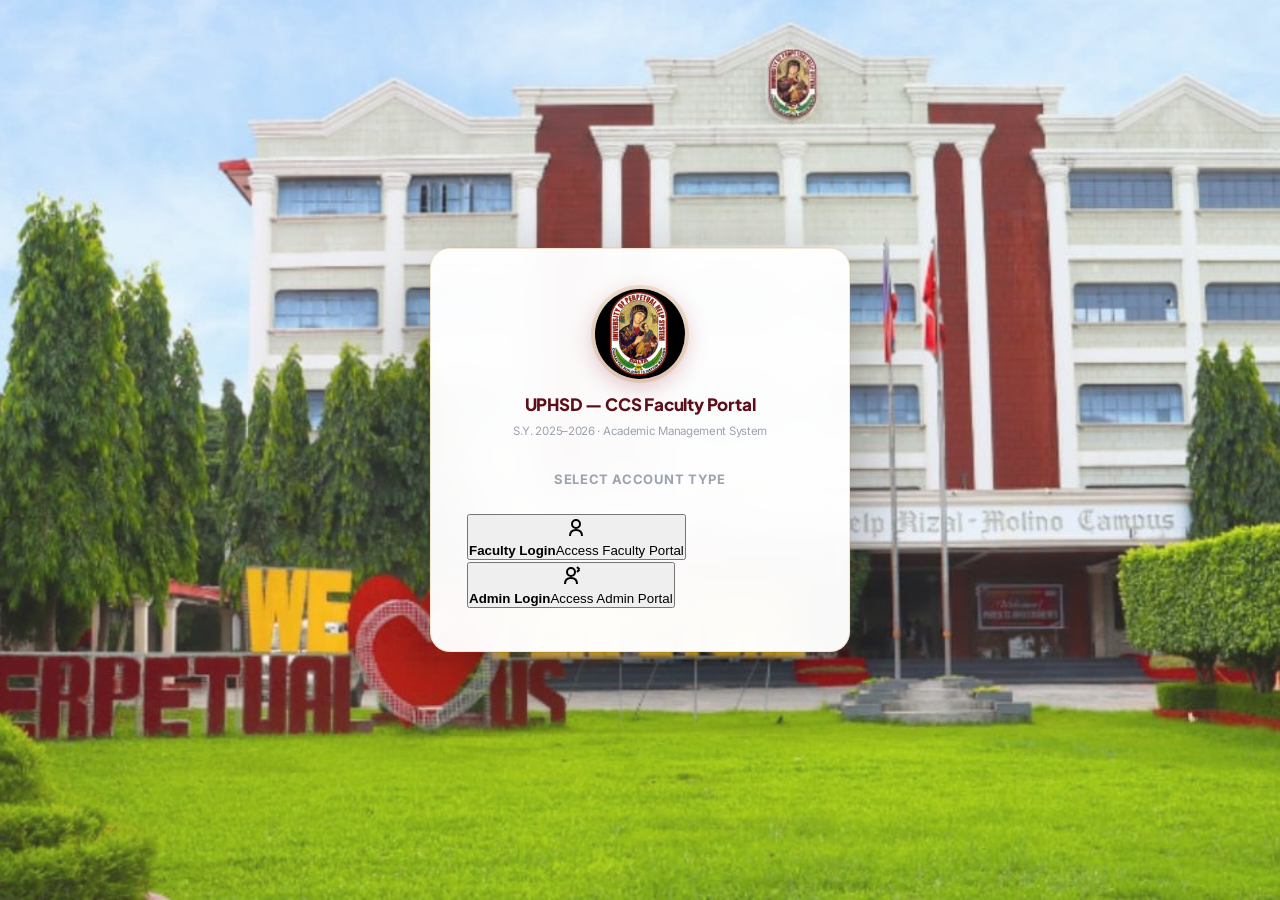
==== commit 80ecf9f0: "index_ver1.3.html" ====
--- a/index_ver1.3.html
+++ b/index_ver1.3.html
@@ -21,27 +21,66 @@
       <p>S.Y. 2025–2026 &middot; Academic Management System</p>
     </div>
 
-    <!-- SIGN IN -->
-    <div class="auth-panel active" id="panel-login">
+    <!-- LOGIN TYPE SELECTOR -->
+    <div class="auth-panel active" id="panel-login-type">
+      <div style="text-align:center;margin-bottom:24px">
+        <div style="font-size:13px;font-weight:700;color:var(--text3);text-transform:uppercase;letter-spacing:.6px;margin-bottom:16px">Select Account Type</div>
+      </div>
+      <button class="role-btn" onclick="selectRole('faculty')">
+        <svg width="24" height="24" viewBox="0 0 24 24" fill="none" stroke="currentColor" stroke-width="2">
+          <circle cx="12" cy="8" r="4"/><path d="M6 20c0-4 2.5-6 6-6s6 2 6 6"/>
+        </svg>
+        <div><strong>Faculty Login</strong><span>Access Faculty Portal</span></div>
+      </button>
+      <button class="role-btn" onclick="selectRole('admin')">
+        <svg width="24" height="24" viewBox="0 0 24 24" fill="none" stroke="currentColor" stroke-width="2">
+          <circle cx="12" cy="8" r="4"/><path d="M6 20c0-4 2.5-6 6-6s6 2 6 6"/><path d="M18 3l2.5 2.5M20.5 5.5L18 8"/>
+        </svg>
+        <div><strong>Admin Login</strong><span>Access Admin Portal</span></div>
+      </button>
+    </div>
+
+    <!-- FACULTY SIGN IN -->
+    <div class="auth-panel" id="panel-login-faculty">
+      <div style="text-align:center;margin-bottom:16px">
+        <button class="back-btn" onclick="selectRole(null)">← Back to Selection</button>
+      </div>
       <div class="auth-err" id="loginErr"></div>
       <div class="auth-ok" id="loginOk"></div>
-      <div class="lf"><label>Username or Email</label><input type="text" id="loginUser" placeholder="username or email@gmail.com" onkeydown="if(event.key==='Enter')doLogin()"/></div>
+      <div class="lf"><label>Username or Email</label><input type="text" id="loginUser" placeholder="username or email@gmail.com" onkeydown="if(event.key==='Enter')doLogin('faculty')"/></div>
       <div class="lf">
         <label>Password</label>
         <div class="pw-wrap">
-          <input type="password" id="loginPass" placeholder="Enter your password" onkeydown="if(event.key==='Enter')doLogin()"/>
+          <input type="password" id="loginPass" placeholder="Enter your password" onkeydown="if(event.key==='Enter')doLogin('faculty')"/>
           <button class="pw-toggle" onclick="togglePw('loginPass')" tabindex="-1">
             <svg width="17" height="17" viewBox="0 0 24 24" fill="none" stroke="currentColor" stroke-width="2"><path d="M1 12s4-7 11-7 11 7 11 7-4 7-11 7S1 12 1 12z"/><circle cx="12" cy="12" r="3"/></svg>
           </button>
         </div>
       </div>
-      <div class="forgot-link"><a onclick="showPanel('panel-forgot')">Forgot password?</a></div>
-      <button class="login-btn" id="loginBtn" onclick="doLogin()">Sign In</button>
-      <button class="demo-btn" onclick="demoLogin()">🚀 Demo Login</button>
+      <button class="login-btn" onclick="doLogin('faculty')">Sign In as Faculty</button>
       <div class="auth-divider"><span>DEMO CREDENTIALS</span></div>
       <div class="auth-hint">Username: <strong>hfavenir</strong> &nbsp;·&nbsp; Password: <strong>uphsd2026</strong></div>
-      <div class="auth-hint" style="margin-top:6px">Username: <strong>admin</strong> &nbsp;·&nbsp; Password: <strong>admin123</strong></div>
-      <div class="auth-link" style="margin-top:14px">Don't have an account? <a onclick="showPanel('panel-signup')">Create one</a></div>
+    </div>
+
+    <!-- ADMIN SIGN IN -->
+    <div class="auth-panel" id="panel-login-admin">
+      <div style="text-align:center;margin-bottom:16px">
+        <button class="back-btn" onclick="selectRole(null)">← Back to Selection</button>
+      </div>
+      <div class="auth-err" id="loginErr"></div>
+      <div class="lf"><label>Username</label><input type="text" id="adminUser" placeholder="admin username" onkeydown="if(event.key==='Enter')doLogin('admin')"/></div>
+      <div class="lf">
+        <label>Password</label>
+        <div class="pw-wrap">
+          <input type="password" id="adminPass" placeholder="Enter password" onkeydown="if(event.key==='Enter')doLogin('admin')"/>
+          <button class="pw-toggle" onclick="togglePw('adminPass')" tabindex="-1">
+            <svg width="17" height="17" viewBox="0 0 24 24" fill="none" stroke="currentColor" stroke-width="2"><path d="M1 12s4-7 11-7 11 7 11 7-4 7-11 7S1 12 1 12z"/><circle cx="12" cy="12" r="3"/></svg>
+          </button>
+        </div>
+      </div>
+      <button class="login-btn" onclick="doLogin('admin')">Sign In as Administrator</button>
+      <div class="auth-divider"><span>DEMO CREDENTIALS</span></div>
+      <div class="auth-hint">Username: <strong>admin</strong> &nbsp;·&nbsp; Password: <strong>admin123</strong></div>
     </div>
 
     <!-- SIGN UP -->
@@ -954,6 +993,283 @@
 </div>
 
 <div class="toasts" id="toasts"></div>
+
+<!-- ============================================================ ADMIN PORTAL APP SHELL ============================================================ -->
+<div class="app app-hidden" id="adminAppShell">
+  <!-- Sidebar -->
+  <div class="sidebar" style="background:var(--surface1)">
+    <div class="sb-header" style="padding:16px;border-bottom:1px solid var(--text3)">
+      <div style="text-align:center;margin-bottom:12px">
+        <span style="background:var(--maroon);color:white;padding:4px 12px;border-radius:20px;font-size:11px;font-weight:700">● ADMINISTRATOR</span>
+      </div>
+      <div class="sb-av" style="background:linear-gradient(135deg,var(--maroon),var(--gold));margin:0 auto;width:48px;height:48px">
+        <span id="admin-sb-av-initials" style="font-size:18px">AD</span>
+      </div>
+      <div class="sb-info" style="text-align:center;margin-top:12px">
+        <div class="sb-name" id="admin-sb-name" style="font-weight:700">Administrator</div>
+        <div class="sb-role" id="admin-sb-role" style="font-size:12px;color:var(--text3)">System Admin</div>
+      </div>
+    </div>
+
+    <!-- Sidebar Sections -->
+    <div style="padding:16px;border-bottom:1px solid var(--text3)">
+      <div style="font-size:11px;font-weight:700;color:var(--text3);text-transform:uppercase;margin-bottom:12px;letter-spacing:.5px">OVERVIEW</div>
+      <button class="sb-nav-item active" onclick="showAdminPage('dashboard')" id="admin-nav-dashboard" style="width:100%;text-align:left;padding:10px 12px;margin-bottom:6px;border-radius:6px;background:none;border:none;cursor:pointer;color:var(--text);font-size:14px;transition:all .2s">📊 Dashboard</button>
+    </div>
+
+    <div style="padding:16px;border-bottom:1px solid var(--text3)">
+      <div style="font-size:11px;font-weight:700;color:var(--text3);text-transform:uppercase;margin-bottom:12px;letter-spacing:.5px">PEOPLE</div>
+      <button class="sb-nav-item" onclick="showAdminPage('faculty')" id="admin-nav-faculty" style="width:100%;text-align:left;padding:10px 12px;margin-bottom:6px;border-radius:6px;background:none;border:none;cursor:pointer;color:var(--text);font-size:14px;transition:all .2s">👨‍🏫 Faculty</button>
+      <button class="sb-nav-item" onclick="showAdminPage('students')" id="admin-nav-students" style="width:100%;text-align:left;padding:10px 12px;margin-bottom:6px;border-radius:6px;background:none;border:none;cursor:pointer;color:var(--text);font-size:14px;transition:all .2s">👥 Students</button>
+    </div>
+
+    <div style="padding:16px;border-bottom:1px solid var(--text3)">
+      <div style="font-size:11px;font-weight:700;color:var(--text3);text-transform:uppercase;margin-bottom:12px;letter-spacing:.5px">ACADEMIC</div>
+      <button class="sb-nav-item" onclick="showAdminPage('enrollment')" id="admin-nav-enrollment" style="width:100%;text-align:left;padding:10px 12px;margin-bottom:6px;border-radius:6px;background:none;border:none;cursor:pointer;color:var(--text);font-size:14px;transition:all .2s">📝 Enrollment</button>
+      <button class="sb-nav-item" onclick="showAdminPage('designation')" id="admin-nav-designation" style="width:100%;text-align:left;padding:10px 12px;margin-bottom:6px;border-radius:6px;background:none;border:none;cursor:pointer;color:var(--text);font-size:14px;transition:all .2s">🎓 Designation</button>
+      <button class="sb-nav-item" onclick="showAdminPage('curriculum')" id="admin-nav-curriculum" style="width:100%;text-align:left;padding:10px 12px;margin-bottom:6px;border-radius:6px;background:none;border:none;cursor:pointer;color:var(--text);font-size:14px;transition:all .2s">📚 Curriculum</button>
+    </div>
+
+    <div style="padding:16px;border-bottom:1px solid var(--text3)">
+      <div style="font-size:11px;font-weight:700;color:var(--text3);text-transform:uppercase;margin-bottom:12px;letter-spacing:.5px">REPORTS</div>
+      <button class="sb-nav-item" onclick="showAdminPage('reports')" id="admin-nav-reports" style="width:100%;text-align:left;padding:10px 12px;margin-bottom:6px;border-radius:6px;background:none;border:none;cursor:pointer;color:var(--text);font-size:14px;transition:all .2s">📊 Reports & Logs</button>
+    </div>
+
+    <div style="padding:16px;margin-top:auto">
+      <button class="sb-btn" onclick="doLogout()" style="width:100%;padding:10px;background:var(--maroon);color:white;border:none;border-radius:6px;font-weight:700;cursor:pointer;font-size:14px">🚪 Sign Out</button>
+    </div>
+  </div>
+
+  <!-- Main Content -->
+  <div class="main">
+    <div class="content">
+      <!-- Dashboard Page -->
+      <div class="page" id="admin-dashboard" style="display:block">
+        <div style="margin-bottom:32px">
+          <h1 style="font-size:32px;margin:0 0 8px 0">Welcome back, Admin 👋</h1>
+          <p style="color:var(--text2);font-size:15px;margin:0">Here's an overview of your academic management system</p>
+        </div>
+
+        <!-- Stats Cards -->
+        <div id="admin-dash-stats" style="display:grid;grid-template-columns:repeat(auto-fit,minmax(220px,1fr));gap:16px;margin-bottom:32px"></div>
+
+        <!-- Module Cards -->
+        <div style="display:grid;grid-template-columns:repeat(auto-fit,minmax(280px,1fr));gap:16px;margin-bottom:20px">
+          <div class="admin-module-card" onclick="showAdminPage('faculty')" style="background:var(--surface1);border:1px solid var(--text3);border-radius:12px;padding:24px;cursor:pointer;transition:all .3s;border-top:4px solid var(--maroon)">
+            <div style="font-size:40px;margin-bottom:12px">📋</div>
+            <h3 style="margin:0 0 8px 0;font-size:16px;font-weight:700">Faculty Module</h3>
+            <p style="color:var(--text2);font-size:13px;margin:0 0 16px 0">View and manage all teaching staff records, assignments, and profiles</p>
+            <div style="font-size:24px;font-weight:700;color:var(--maroon)" id="admin-card-faculty">5</div>
+          </div>
+
+          <div class="admin-module-card" onclick="showAdminPage('students')" style="background:var(--surface1);border:1px solid var(--text3);border-radius:12px;padding:24px;cursor:pointer;transition:all .3s;border-top:4px solid var(--blue)">
+            <div style="font-size:40px;margin-bottom:12px">👥</div>
+            <h3 style="margin:0 0 8px 0;font-size:16px;font-weight:700">Student Module</h3>
+            <p style="color:var(--text2);font-size:13px;margin:0 0 16px 0">Oversee student records, enrollments, sections, and academic standing</p>
+            <div style="font-size:24px;font-weight:700;color:var(--blue)" id="admin-card-students">5</div>
+          </div>
+
+          <div class="admin-module-card" onclick="showAdminPage('enrollment')" style="background:var(--surface1);border:1px solid var(--text3);border-radius:12px;padding:24px;cursor:pointer;transition:all .3s;border-top:4px solid var(--green)">
+            <div style="font-size:40px;margin-bottom:12px">✏️</div>
+            <h3 style="margin:0 0 8px 0;font-size:16px;font-weight:700">Enrollment</h3>
+            <p style="color:var(--text2);font-size:13px;margin:0 0 16px 0">Manage student registration by section, assign subjects per course block</p>
+            <div style="font-size:24px;font-weight:700;color:var(--green)" id="admin-card-enrollment">5</div>
+          </div>
+
+          <div class="admin-module-card" onclick="showAdminPage('designation')" style="background:var(--surface1);border:1px solid var(--text3);border-radius:12px;padding:24px;cursor:pointer;transition:all .3s;border-top:4px solid var(--accent)">
+            <div style="font-size:40px;margin-bottom:12px">👔</div>
+            <h3 style="margin:0 0 8px 0;font-size:16px;font-weight:700">Designation</h3>
+            <p style="color:var(--text2);font-size:13px;margin:0 0 16px 0">Assign professors to specific subjects and lectures per department</p>
+            <div style="font-size:24px;font-weight:700;color:var(--accent)" id="admin-card-designation">5</div>
+          </div>
+
+          <div class="admin-module-card" onclick="showAdminPage('curriculum')" style="background:var(--surface1);border:1px solid var(--text3);border-radius:12px;padding:24px;cursor:pointer;transition:all .3s;border-top:4px solid var(--gold)">
+            <div style="font-size:40px;margin-bottom:12px">📚</div>
+            <h3 style="margin:0 0 8px 0;font-size:16px;font-weight:700">Curriculum</h3>
+            <p style="color:var(--text2);font-size:13px;margin:0 0 16px 0">Full control over course offerings — add, modify, or drop subjects</p>
+            <div style="font-size:24px;font-weight:700;color:var(--gold)" id="admin-card-curriculum">15</div>
+          </div>
+
+          <div class="admin-module-card" onclick="showAdminPage('reports')" style="background:var(--surface1);border:1px solid var(--text3);border-radius:12px;padding:24px;cursor:pointer;transition:all .3s;border-top:4px solid var(--cyan)">
+            <div style="font-size:40px;margin-bottom:12px">📊</div>
+            <h3 style="margin:0 0 8px 0;font-size:16px;font-weight:700">Reports & Logs</h3>
+            <p style="color:var(--text2);font-size:13px;margin:0 0 16px 0">View activity logs, generate reports, and audit system records</p>
+            <div style="font-size:24px;font-weight:700;color:var(--cyan)" id="admin-card-reports">—</div>
+          </div>
+        </div>
+      </div>
+
+      <!-- Faculty Page -->
+      <div class="page" id="admin-faculty" style="display:none">
+        <div class="page-header"><h1>👨‍🏫 Faculty Management</h1></div>
+        <div style="background:var(--surface1);border-radius:12px;padding:16px">
+          <p>Faculty members: <strong id="admin-faculty-count">0</strong></p>
+          <table style="width:100%;border-collapse:collapse;margin-top:12px">
+            <thead><tr style="background:var(--surface2)">
+              <th style="padding:12px;text-align:left;font-size:13px;font-weight:700">Name</th>
+              <th style="padding:12px;text-align:left;font-size:13px;font-weight:700">Email</th>
+              <th style="padding:12px;text-align:left;font-size:13px;font-weight:700">Department</th>
+              <th style="padding:12px;text-align:left;font-size:13px;font-weight:700">Actions</th>
+            </tr></thead>
+            <tbody id="admin-faculty-table"></tbody>
+          </table>
+        </div>
+      </div>
+
+      <!-- Students Page -->
+      <div class="page" id="admin-students" style="display:none">
+        <div class="page-header"><h1>👥 Students</h1></div>
+        <div style="background:var(--surface1);border-radius:12px;padding:16px">
+          <p>Total Students: <strong id="admin-students-count">0</strong></p>
+          <input type="text" placeholder="Search students..." id="admin-stud-search" style="width:100%;padding:10px;border:1px solid var(--text3);border-radius:6px;margin-bottom:12px;margin-top:12px;font-size:14px"/>
+          <table style="width:100%;border-collapse:collapse;margin-top:12px">
+            <thead><tr style="background:var(--surface2)">
+              <th style="padding:12px;text-align:left;font-size:13px;font-weight:700">#</th>
+              <th style="padding:12px;text-align:left;font-size:13px;font-weight:700">Student ID</th>
+              <th style="padding:12px;text-align:left;font-size:13px;font-weight:700">Name</th>
+              <th style="padding:12px;text-align:left;font-size:13px;font-weight:700">Email</th>
+              <th style="padding:12px;text-align:left;font-size:13px;font-weight:700">Year</th>
+              <th style="padding:12px;text-align:left;font-size:13px;font-weight:700">Section</th>
+            </tr></thead>
+            <tbody id="admin-students-table"></tbody>
+          </table>
+        </div>
+      </div>
+
+      <!-- Enrollment Page -->
+      <div class="page" id="admin-enrollment" style="display:none">
+        <div class="page-header">
+          <h1>📝 Enrollment Management</h1>
+          <p>Manage student registration and section assignments</p>
+        </div>
+        <div style="display:grid;grid-template-columns:1fr 1fr;gap:16px;margin-bottom:20px">
+          <div style="background:var(--surface2);padding:16px;border-radius:8px;border-left:4px solid var(--green)">
+            <div style="font-size:11px;text-transform:uppercase;color:var(--text3);font-weight:700">Total Enrolled</div>
+            <div style="font-size:28px;font-weight:700;margin:8px 0" id="admin-enroll-total">5</div>
+            <div style="font-size:12px;color:var(--text3)">Students across all sections</div>
+          </div>
+          <div style="background:var(--surface2);padding:16px;border-radius:8px;border-left:4px solid var(--blue)">
+            <div style="font-size:11px;text-transform:uppercase;color:var(--text3);font-weight:700">Active Sections</div>
+            <div style="font-size:28px;font-weight:700;margin:8px 0" id="admin-enroll-sections">2</div>
+            <div style="font-size:12px;color:var(--text3)">Currently offering classes</div>
+          </div>
+        </div>
+        <div style="background:var(--surface1);border-radius:12px;padding:20px">
+          <h3 style="margin:0 0 16px 0;font-size:16px;font-weight:700">📋 Enrollment by Section</h3>
+          <table style="width:100%;border-collapse:collapse">
+            <thead><tr style="background:var(--surface2);border-bottom:2px solid var(--text3)">
+              <th style="padding:12px;text-align:left;font-size:12px;font-weight:700">Section</th>
+              <th style="padding:12px;text-align:left;font-size:12px;font-weight:700">Enrolled</th>
+              <th style="padding:12px;text-align:left;font-size:12px;font-weight:700">Course</th>
+              <th style="padding:12px;text-align:left;font-size:12px;font-weight:700">Status</th>
+            </tr></thead>
+            <tbody id="admin-enrollment-table"></tbody>
+          </table>
+        </div>
+      </div>
+
+      <!-- Designation Page -->
+      <div class="page" id="admin-designation" style="display:none">
+        <div class="page-header">
+          <h1>👔 Faculty Designation</h1>
+          <p>Assign and manage faculty teaching assignments</p>
+        </div>
+        <div style="display:grid;grid-template-columns:1fr 1fr;gap:16px;margin-bottom:20px">
+          <div style="background:var(--surface2);padding:16px;border-radius:8px;border-left:4px solid var(--maroon)">
+            <div style="font-size:11px;text-transform:uppercase;color:var(--text3);font-weight:700">Total Faculty</div>
+            <div style="font-size:28px;font-weight:700;margin:8px 0" id="admin-desig-faculty">5</div>
+            <div style="font-size:12px;color:var(--text3)">On staff this semester</div>
+          </div>
+          <div style="background:var(--surface2);padding:16px;border-radius:8px;border-left:4px solid var(--accent)">
+            <div style="font-size:11px;text-transform:uppercase;color:var(--text3);font-weight:700">Assignments</div>
+            <div style="font-size:28px;font-weight:700;margin:8px 0" id="admin-desig-assignments">5</div>
+            <div style="font-size:12px;color:var(--text3)">Active course assignments</div>
+          </div>
+        </div>
+        <div style="background:var(--surface1);border-radius:12px;padding:20px">
+          <h3 style="margin:0 0 16px 0;font-size:16px;font-weight:700">👨‍🏫 Faculty Assignments</h3>
+          <table style="width:100%;border-collapse:collapse">
+            <thead><tr style="background:var(--surface2);border-bottom:2px solid var(--text3)">
+              <th style="padding:12px;text-align:left;font-size:12px;font-weight:700">Faculty Name</th>
+              <th style="padding:12px;text-align:left;font-size:12px;font-weight:700">Course Code</th>
+              <th style="padding:12px;text-align:left;font-size:12px;font-weight:700">Course Name</th>
+              <th style="padding:12px;text-align:left;font-size:12px;font-weight:700">Section</th>
+              <th style="padding:12px;text-align:left;font-size:12px;font-weight:700">Status</th>
+            </tr></thead>
+            <tbody id="admin-designation-table"></tbody>
+          </table>
+        </div>
+      </div>
+
+      <!-- Curriculum Page -->
+      <div class="page" id="admin-curriculum" style="display:none">
+        <div class="page-header">
+          <h1>📚 Curriculum Management</h1>
+          <p>Manage courses, programs, and academic offerings</p>
+        </div>
+        <div style="display:grid;grid-template-columns:repeat(auto-fit,minmax(240px,1fr));gap:16px;margin-bottom:20px">
+          <div style="background:var(--surface2);padding:16px;border-radius:8px;border-left:4px solid var(--gold)">
+            <div style="font-size:11px;text-transform:uppercase;color:var(--text3);font-weight:700">Courses</div>
+            <div style="font-size:28px;font-weight:700;margin:8px 0" id="admin-curr-courses">0</div>
+            <div style="font-size:12px;color:var(--text3)">In this semester</div>
+          </div>
+          <div style="background:var(--surface2);padding:16px;border-radius:8px;border-left:4px solid var(--blue)">
+            <div style="font-size:11px;text-transform:uppercase;color:var(--text3);font-weight:700">Total Units</div>
+            <div style="font-size:28px;font-weight:700;margin:8px 0" id="admin-curr-units">0</div>
+            <div style="font-size:12px;color:var(--text3)">Across all courses</div>
+          </div>
+          <div style="background:var(--surface2);padding:16px;border-radius:8px;border-left:4px solid var(--green)">
+            <div style="font-size:11px;text-transform:uppercase;color:var(--text3);font-weight:700">Programs</div>
+            <div style="font-size:28px;font-weight:700;margin:8px 0">1</div>
+            <div style="font-size:12px;color:var(--text3)">BSCS</div>
+          </div>
+        </div>
+        <div style="background:var(--surface1);border-radius:12px;padding:20px">
+          <h3 style="margin:0 0 16px 0;font-size:16px;font-weight:700">📖 Course Offerings</h3>
+          <table style="width:100%;border-collapse:collapse">
+            <thead><tr style="background:var(--surface2);border-bottom:2px solid var(--text3)">
+              <th style="padding:12px;text-align:left;font-size:12px;font-weight:700">Course Code</th>
+              <th style="padding:12px;text-align:left;font-size:12px;font-weight:700">Course Name</th>
+              <th style="padding:12px;text-align:left;font-size:12px;font-weight:700">Units</th>
+              <th style="padding:12px;text-align:left;font-size:12px;font-weight:700">Sections</th>
+              <th style="padding:12px;text-align:left;font-size:12px;font-weight:700">Enrollment</th>
+            </tr></thead>
+            <tbody id="admin-curriculum-table"></tbody>
+          </table>
+        </div>
+      </div>
+
+      <!-- Reports Page -->
+      <div class="page" id="admin-reports" style="display:none">
+        <div class="page-header">
+          <h1>📊 Reports & Activity Logs</h1>
+          <p>System activity, audit logs, and academic reports</p>
+        </div>
+        <div style="display:grid;grid-template-columns:repeat(auto-fit,minmax(240px,1fr));gap:16px;margin-bottom:20px">
+          <div style="background:var(--surface2);padding:16px;border-radius:8px;border-left:4px solid var(--cyan)">
+            <div style="font-size:11px;text-transform:uppercase;color:var(--text3);font-weight:700">System Logins</div>
+            <div style="font-size:28px;font-weight:700;margin:8px 0">12</div>
+            <div style="font-size:12px;color:var(--text3)">Last 30 days</div>
+          </div>
+          <div style="background:var(--surface2);padding:16px;border-radius:8px;border-left:4px solid var(--accent)">
+            <div style="font-size:11px;text-transform:uppercase;color:var(--text3);font-weight:700">Records Updated</div>
+            <div style="font-size:28px;font-weight:700;margin:8px 0">24</div>
+            <div style="font-size:12px;color:var(--text3)">This month</div>
+          </div>
+          <div style="background:var(--surface2);padding:16px;border-radius:8px;border-left:4px solid var(--green)">
+            <div style="font-size:11px;text-transform:uppercase;color:var(--text3);font-weight:700">Data Exports</div>
+            <div style="font-size:28px;font-weight:700;margin:8px 0">3</div>
+            <div style="font-size:12px;color:var(--text3)">Generated reports</div>
+          </div>
+        </div>
+        <div style="background:var(--surface1);border-radius:12px;padding:20px">
+          <h3 style="margin:0 0 16px 0;font-size:16px;font-weight:700">📝 Recent Activity Log</h3>
+          <div id="admin-activity-log" style="max-height:400px;overflow-y:auto"></div>
+        </div>
+      </div>
+    </div>
+  </div>
+</div>
 
 <script>
 // ================================================================
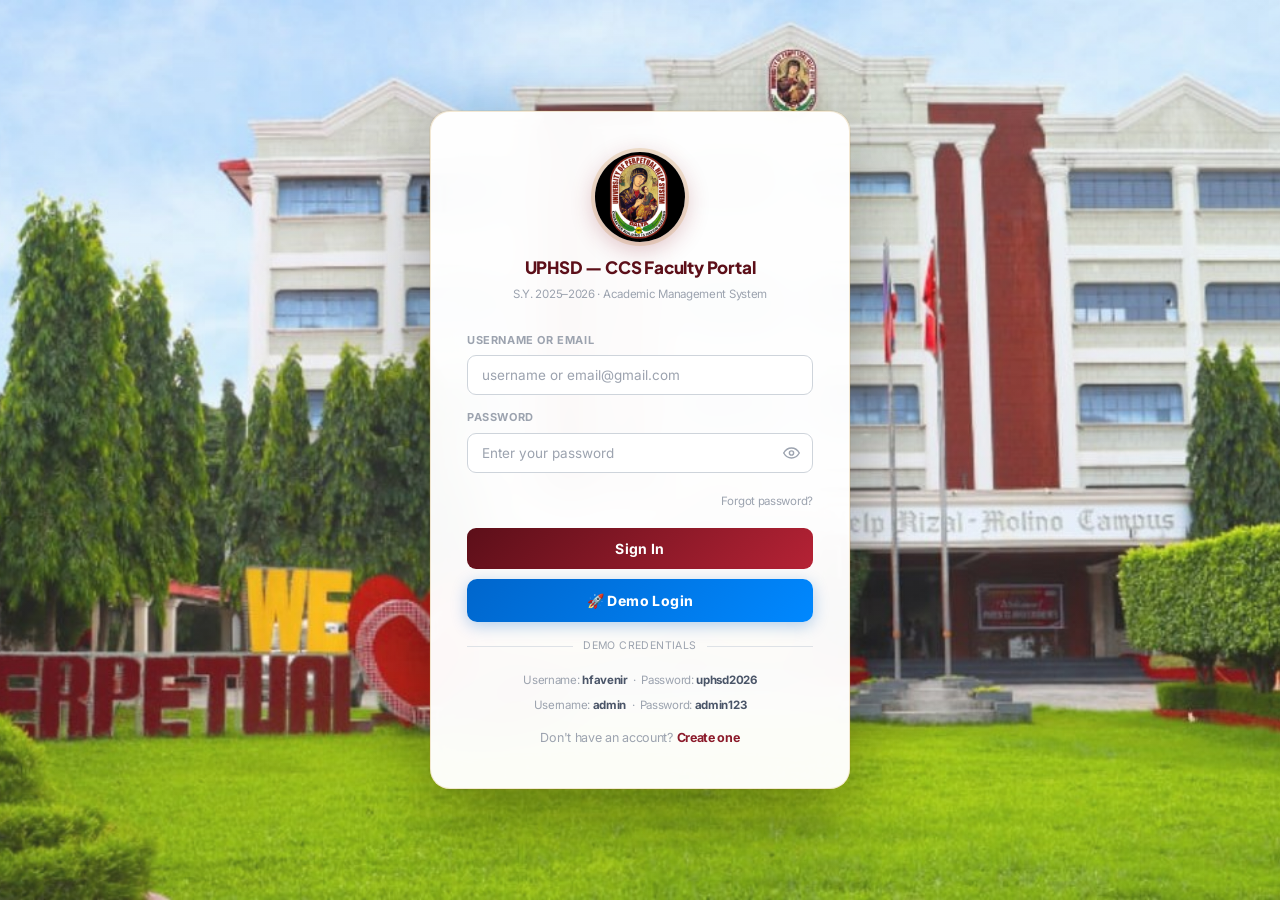
==== commit c6641961: "Added admin dashboard and features" ====
--- a/index_ver1.3.html
+++ b/index_ver1.3.html
@@ -21,66 +21,27 @@
       <p>S.Y. 2025–2026 &middot; Academic Management System</p>
     </div>
 
-    <!-- LOGIN TYPE SELECTOR -->
-    <div class="auth-panel active" id="panel-login-type">
-      <div style="text-align:center;margin-bottom:24px">
-        <div style="font-size:13px;font-weight:700;color:var(--text3);text-transform:uppercase;letter-spacing:.6px;margin-bottom:16px">Select Account Type</div>
-      </div>
-      <button class="role-btn" onclick="selectRole('faculty')">
-        <svg width="24" height="24" viewBox="0 0 24 24" fill="none" stroke="currentColor" stroke-width="2">
-          <circle cx="12" cy="8" r="4"/><path d="M6 20c0-4 2.5-6 6-6s6 2 6 6"/>
-        </svg>
-        <div><strong>Faculty Login</strong><span>Access Faculty Portal</span></div>
-      </button>
-      <button class="role-btn" onclick="selectRole('admin')">
-        <svg width="24" height="24" viewBox="0 0 24 24" fill="none" stroke="currentColor" stroke-width="2">
-          <circle cx="12" cy="8" r="4"/><path d="M6 20c0-4 2.5-6 6-6s6 2 6 6"/><path d="M18 3l2.5 2.5M20.5 5.5L18 8"/>
-        </svg>
-        <div><strong>Admin Login</strong><span>Access Admin Portal</span></div>
-      </button>
-    </div>
-
-    <!-- FACULTY SIGN IN -->
-    <div class="auth-panel" id="panel-login-faculty">
-      <div style="text-align:center;margin-bottom:16px">
-        <button class="back-btn" onclick="selectRole(null)">← Back to Selection</button>
-      </div>
+    <!-- SIGN IN -->
+    <div class="auth-panel active" id="panel-login">
       <div class="auth-err" id="loginErr"></div>
       <div class="auth-ok" id="loginOk"></div>
-      <div class="lf"><label>Username or Email</label><input type="text" id="loginUser" placeholder="username or email@gmail.com" onkeydown="if(event.key==='Enter')doLogin('faculty')"/></div>
+      <div class="lf"><label>Username or Email</label><input type="text" id="loginUser" placeholder="username or email@gmail.com" onkeydown="if(event.key==='Enter')doLogin()"/></div>
       <div class="lf">
         <label>Password</label>
         <div class="pw-wrap">
-          <input type="password" id="loginPass" placeholder="Enter your password" onkeydown="if(event.key==='Enter')doLogin('faculty')"/>
+          <input type="password" id="loginPass" placeholder="Enter your password" onkeydown="if(event.key==='Enter')doLogin()"/>
           <button class="pw-toggle" onclick="togglePw('loginPass')" tabindex="-1">
             <svg width="17" height="17" viewBox="0 0 24 24" fill="none" stroke="currentColor" stroke-width="2"><path d="M1 12s4-7 11-7 11 7 11 7-4 7-11 7S1 12 1 12z"/><circle cx="12" cy="12" r="3"/></svg>
           </button>
         </div>
       </div>
-      <button class="login-btn" onclick="doLogin('faculty')">Sign In as Faculty</button>
+      <div class="forgot-link"><a onclick="showPanel('panel-forgot')">Forgot password?</a></div>
+      <button class="login-btn" id="loginBtn" onclick="doLogin()">Sign In</button>
+      <button class="demo-btn" onclick="demoLogin()">🚀 Demo Login</button>
       <div class="auth-divider"><span>DEMO CREDENTIALS</span></div>
       <div class="auth-hint">Username: <strong>hfavenir</strong> &nbsp;·&nbsp; Password: <strong>uphsd2026</strong></div>
-    </div>
-
-    <!-- ADMIN SIGN IN -->
-    <div class="auth-panel" id="panel-login-admin">
-      <div style="text-align:center;margin-bottom:16px">
-        <button class="back-btn" onclick="selectRole(null)">← Back to Selection</button>
-      </div>
-      <div class="auth-err" id="loginErr"></div>
-      <div class="lf"><label>Username</label><input type="text" id="adminUser" placeholder="admin username" onkeydown="if(event.key==='Enter')doLogin('admin')"/></div>
-      <div class="lf">
-        <label>Password</label>
-        <div class="pw-wrap">
-          <input type="password" id="adminPass" placeholder="Enter password" onkeydown="if(event.key==='Enter')doLogin('admin')"/>
-          <button class="pw-toggle" onclick="togglePw('adminPass')" tabindex="-1">
-            <svg width="17" height="17" viewBox="0 0 24 24" fill="none" stroke="currentColor" stroke-width="2"><path d="M1 12s4-7 11-7 11 7 11 7-4 7-11 7S1 12 1 12z"/><circle cx="12" cy="12" r="3"/></svg>
-          </button>
-        </div>
-      </div>
-      <button class="login-btn" onclick="doLogin('admin')">Sign In as Administrator</button>
-      <div class="auth-divider"><span>DEMO CREDENTIALS</span></div>
-      <div class="auth-hint">Username: <strong>admin</strong> &nbsp;·&nbsp; Password: <strong>admin123</strong></div>
+      <div class="auth-hint" style="margin-top:6px">Username: <strong>admin</strong> &nbsp;·&nbsp; Password: <strong>admin123</strong></div>
+      <div class="auth-link" style="margin-top:14px">Don't have an account? <a onclick="showPanel('panel-signup')">Create one</a></div>
     </div>
 
     <!-- SIGN UP -->
@@ -822,6 +783,223 @@
 </div><!-- /main -->
 </div><!-- /app -->
 
+<!-- ======================== ADMIN APPLICATION SHELL ======================== -->
+<div class="app app-hidden" id="adminShell">
+  <!-- ADMIN SIDEBAR -->
+  <aside class="sidebar" id="adminSidebar">
+    <div class="sb-logo">
+      <div style="display:flex;align-items:center;gap:8px;margin-bottom:2px">
+        <svg viewBox="0 0 32 32" width="28" height="28"><circle cx="16" cy="16" r="15" fill="#8b1a2a" opacity=".15"/><text x="50%" y="56%" dominant-baseline="middle" text-anchor="middle" font-size="14" font-weight="900" fill="#8b1a2a" font-family="Plus Jakarta Sans">A</text></svg>
+        <h2>UPHSD — Admin</h2>
+      </div>
+      <p>Academic Management System</p>
+      <div class="sb-admin-tag">
+        <svg width="9" height="9" viewBox="0 0 16 16" fill="currentColor"><path d="M8 1l2 4h5l-4 3 1.5 5L8 11l-4.5 2.5L5 8.5 1 5.5h5z"/></svg>
+        Administrator
+      </div>
+    </div>
+
+    <nav class="sb-nav">
+      <div class="sb-sec">Management</div>
+      <div class="sb-item active" onclick="switchAdminPage('dashboard', this)">
+        <svg viewBox="0 0 16 16" fill="none" stroke="currentColor" stroke-width="1.5"><rect x="1" y="1" width="6" height="6" rx="1"/><rect x="9" y="1" width="6" height="6" rx="1"/><rect x="1" y="9" width="6" height="6" rx="1"/><rect x="9" y="9" width="6" height="6" rx="1"/></svg>
+        Dashboard
+      </div>
+      <div class="sb-item" onclick="switchAdminPage('faculty', this)">
+        <svg viewBox="0 0 16 16" fill="none" stroke="currentColor" stroke-width="1.5"><circle cx="8" cy="5" r="3"/><path d="M4 14c0-3 1.8-5 4-5s4 2 4 5"/></svg>
+        Faculty Management
+        <span class="sb-badge">142</span>
+      </div>
+      <div class="sb-item" onclick="switchAdminPage('students', this)">
+        <svg viewBox="0 0 16 16" fill="none" stroke="currentColor" stroke-width="1.5"><circle cx="5" cy="4" r="2"/><path d="M1 14c0-2 1.5-3 4-3s4 1 4 3"/><circle cx="12" cy="5" r="2"/><path d="M9 15c0-1.5 1-2.5 3-2.5s3 1 3 2.5"/></svg>
+        Student Management
+        <span class="sb-badge">1,248</span>
+      </div>
+      <div class="sb-sec">Academic</div>
+      <div class="sb-item" onclick="switchAdminPage('enrollment', this)">
+        <svg viewBox="0 0 16 16" fill="none" stroke="currentColor" stroke-width="1.5"><rect x="2" y="2" width="12" height="12" rx="1.5"/><path d="M5 8h6M5 5h3M5 11h4"/></svg>
+        Enrollment
+      </div>
+      <div class="sb-item" onclick="switchAdminPage('designation', this)">
+        <svg viewBox="0 0 16 16" fill="none" stroke="currentColor" stroke-width="1.5"><circle cx="8" cy="5" r="3"/><path d="M3 14s1-4 5-4 5 4 5 4"/><path d="M11 8l2 2-4 4-2-2"/></svg>
+        Designation
+      </div>
+      <div class="sb-item" onclick="switchAdminPage('curriculum', this)">
+        <svg viewBox="0 0 16 16" fill="none" stroke="currentColor" stroke-width="1.5"><rect x="2" y="1" width="12" height="14" rx="1"/><line x1="5" y1="5" x2="11" y2="5"/><line x1="5" y1="8" x2="11" y2="8"/><line x1="5" y1="11" x2="9" y2="11"/></svg>
+        Curriculum
+      </div>
+    </nav>
+
+    <div class="sb-foot">
+      <div class="sb-user">
+        <div class="sb-av" style="background: linear-gradient(135deg, #8b1a2a, #b52235);">AD</div>
+        <div>
+          <div class="sb-un">Administrator</div>
+          <div class="sb-ur">System Admin</div>
+        </div>
+      </div>
+      <button class="logout-btn" onclick="doLogout()">
+        <svg width="14" height="14" viewBox="0 0 16 16" fill="none" stroke="currentColor" stroke-width="2"><path d="M6 3H3a1 1 0 00-1 1v8a1 1 0 001 1h3M10 11l4-3-4-3M14 8H6"/></svg>
+        Sign Out
+      </button>
+    </div>
+  </aside>
+
+  <!-- ADMIN MAIN -->
+  <div class="main">
+    <div class="topbar">
+      <div class="topbar-l">
+        <h1 id="adminTopbarTitle">Dashboard</h1>
+        <p>University of Perpetual Help System DALTA — Molino</p>
+      </div>
+      <div class="topbar-r">
+        <div class="top-search">
+          <svg viewBox="0 0 24 24" fill="none" stroke="currentColor" stroke-width="2"><circle cx="11" cy="11" r="7"/><path d="M21 21l-4.35-4.35"/></svg>
+          <input type="text" placeholder="Search faculty, students..." oninput="globalSearch(this.value)" id="adminTopSearchInp"/>
+        </div>
+        <div style="font-size:12px;color:var(--text3);text-align:right">
+          <div style="font-weight:700;color:var(--text)" id="adminTopbarDate"></div>
+          <div id="adminTopbarTime"></div>
+        </div>
+      </div>
+    </div>
+
+    <div class="content">
+      <!-- Admin Dashboard Page -->
+      <div id="admin-page-dashboard" class="page active">
+        <div class="page-hd">
+          <div>
+            <h2>Dashboard</h2>
+            <p>System overview and quick statistics</p>
+          </div>
+        </div>
+        
+        <div class="stat-row">
+          <div class="stat"><div class="stat-lbl">Total Faculty</div><div class="stat-val" id="admin-dash-faculty">142</div><div class="stat-sub">Active faculty members</div></div>
+          <div class="stat"><div class="stat-lbl">Total Students</div><div class="stat-val" id="admin-dash-students">1,248</div><div class="stat-sub">Enrolled students</div></div>
+          <div class="stat"><div class="stat-lbl">Active Courses</div><div class="stat-val" id="admin-dash-courses">34</div><div class="stat-sub">Running courses</div></div>
+          <div class="stat"><div class="stat-lbl">Avg Rating</div><div class="stat-val" id="admin-dash-rating">3.62</div><div class="stat-sub">Out of 5.0</div></div>
+        </div>
+
+        <div class="module-grid">
+          <div class="module-card mc-faculty" onclick="switchAdminPage('faculty')">
+            <div class="mc-icon"><svg viewBox="0 0 24 24" fill="currentColor"><path d="M12 12a4 4 0 1 0-4-4 4 4 0 0 0 4 4zm6 0a3 3 0 0 0-3 3v2h6v-2a3 3 0 0 0-3-3zm-12 0a3 3 0 0 0-3 3v2h6v-2a3 3 0 0 0-3-3z"/></svg></div>
+            <h3>Faculty Management</h3>
+            <p>Manage faculty members and assignments</p>
+            <div class="mc-count">142</div>
+          </div>
+          
+          <div class="module-card mc-student" onclick="switchAdminPage('students')">
+            <div class="mc-icon"><svg viewBox="0 0 24 24" fill="currentColor"><path d="M12 2C6.48 2 2 6.48 2 12s4.48 10 10 10 10-4.48 10-10S17.52 2 12 2zm0 3c1.66 0 3 1.34 3 3s-1.34 3-3 3-3-1.34-3-3 1.34-3 3-3zm0 14.2c-2.5 0-4.71-1.28-6-3.22.03-1.99 4-3.08 6-3.08 1.99 0 5.97 1.09 6 3.08-1.29 1.94-3.5 3.22-6 3.22z"/></svg></div>
+            <h3>Student Management</h3>
+            <p>View and manage all students</p>
+            <div class="mc-count">1,248</div>
+          </div>
+          
+          <div class="module-card mc-enroll" onclick="switchAdminPage('enrollment')">
+            <div class="mc-icon"><svg viewBox="0 0 24 24" fill="currentColor"><path d="M19 13h-6v6h-2v-6H5v-2h6V5h2v6h6v2z"/></svg></div>
+            <h3>Enrollment</h3>
+            <p>Manage course enrollments</p>
+            <div class="mc-count">86%</div>
+          </div>
+          
+          <div class="module-card mc-desig" onclick="switchAdminPage('designation')">
+            <div class="mc-icon"><svg viewBox="0 0 24 24" fill="currentColor"><path d="M12 2C6.48 2 2 6.48 2 12s4.48 10 10 10 10-4.48 10-10S17.52 2 12 2zm-2 15l-5-5 1.41-1.41L10 14.17l7.59-7.59L19 8l-9 9z"/></svg></div>
+            <h3>Designation</h3>
+            <p>Faculty roles and assignments</p>
+            <div class="mc-count">142</div>
+          </div>
+          
+          <div class="module-card mc-curric" onclick="switchAdminPage('curriculum')">
+            <div class="mc-icon"><svg viewBox="0 0 24 24" fill="currentColor"><path d="M19 3H5c-1.1 0-2 .9-2 2v14c0 1.1.9 2 2 2h14c1.1 0 2-.9 2-2V5c0-1.1-.9-2-2-2zm0 16H5V5h14v14zm-5.04-6.71l-2.75 3.54-2.16-2.66c-.44-.53-1.25-.53-1.69 0-.45.54-.45 1.41 0 1.95l3 3.67c.42.52 1.24.52 1.66 0L20.07 8c.44-.53.44-1.41 0-1.95-.45-.53-1.25-.52-1.69 0l-5.42 6.24z"/></svg></div>
+            <h3>Curriculum</h3>
+            <p>Manage course curriculum</p>
+            <div class="mc-count">4</div>
+          </div>
+          
+          <div class="module-card mc-dept" onclick="alert('Reports coming soon')">
+            <div class="mc-icon"><svg viewBox="0 0 24 24" fill="currentColor"><path d="M19 3H5c-1.1 0-2 .9-2 2v14c0 1.1.9 2 2 2h14c1.1 0 2-.9 2-2V5c0-1.1-.9-2-2-2zm-5 9.5c0 .83-.67 1.5-1.5 1.5S11 13.33 11 12.5s.67-1.5 1.5-1.5 1.5.67 1.5 1.5zm3.5-9H6c-.55 0-1 .45-1 1s.45 1 1 1h11c.55 0 1-.45 1-1s-.45-1-1-1zm3 15H5V6h14v12z"/></svg></div>
+            <h3>Reports</h3>
+            <p>System reports & analytics</p>
+            <div class="mc-count">∞</div>
+          </div>
+        </div>
+      </div>
+
+      <!-- Admin Faculty Page -->
+      <div id="admin-page-faculty" class="page" style="display: none;">
+        <div class="page-hd">
+          <div>
+            <h2>Faculty Management</h2>
+            <p>Manage all faculty members and their assignments</p>
+          </div>
+          <button class="btn btn-primary" onclick="alert('Add Faculty Modal')">+ Add Faculty</button>
+        </div>
+        <div class="card">
+          <div class="card-hd"><h3>Faculty Directory</h3></div>
+          <div id="admin-faculty-list"></div>
+        </div>
+      </div>
+
+      <!-- Admin Students Page -->
+      <div id="admin-page-students" class="page" style="display: none;">
+        <div class="page-hd">
+          <div>
+            <h2>Student Management</h2>
+            <p>View and manage all enrolled students</p>
+          </div>
+        </div>
+        <div class="card">
+          <div class="card-hd"><h3>Student Directory</h3></div>
+          <div id="admin-students-list"></div>
+        </div>
+      </div>
+
+      <!-- Admin Enrollment Page -->
+      <div id="admin-page-enrollment" class="page" style="display: none;">
+        <div class="page-hd">
+          <div>
+            <h2>Enrollment Management</h2>
+            <p>Manage course enrollments and bulk operations</p>
+          </div>
+        </div>
+        <div class="card">
+          <div class="card-hd"><h3>Enrollment Status</h3></div>
+          <p style="padding: 20px; text-align: center; color: var(--text3);">Enrollment management features</p>
+        </div>
+      </div>
+
+      <!-- Admin Designation Page -->
+      <div id="admin-page-designation" class="page" style="display: none;">
+        <div class="page-hd">
+          <div>
+            <h2>Faculty Designation</h2>
+            <p>Manage faculty roles and subject specializations</p>
+          </div>
+        </div>
+        <div class="card">
+          <div class="card-hd"><h3>Designations</h3></div>
+          <div id="admin-designation-list"></div>
+        </div>
+      </div>
+
+      <!-- Admin Curriculum Page -->
+      <div id="admin-page-curriculum" class="page" style="display: none;">
+        <div class="page-hd">
+          <div>
+            <h2>Curriculum Management</h2>
+            <p>Define and manage academic curriculum</p>
+          </div>
+        </div>
+        <div class="card">
+          <div class="card-hd"><h3>Programs</h3></div>
+          <p style="padding: 20px; text-align: center; color: var(--text3);">Curriculum management features</p>
+        </div>
+      </div>
+    </div>
+  </div>
+</div>
+
 <!-- ======================== MODALS ======================== -->
 <!-- Add/Edit Course -->
 <div class="overlay" id="m-course">
@@ -994,292 +1172,15 @@
 
 <div class="toasts" id="toasts"></div>
 
-<!-- ============================================================ ADMIN PORTAL APP SHELL ============================================================ -->
-<div class="app app-hidden" id="adminAppShell">
-  <!-- Sidebar -->
-  <div class="sidebar" style="background:var(--surface1)">
-    <div class="sb-header" style="padding:16px;border-bottom:1px solid var(--text3)">
-      <div style="text-align:center;margin-bottom:12px">
-        <span style="background:var(--maroon);color:white;padding:4px 12px;border-radius:20px;font-size:11px;font-weight:700">● ADMINISTRATOR</span>
-      </div>
-      <div class="sb-av" style="background:linear-gradient(135deg,var(--maroon),var(--gold));margin:0 auto;width:48px;height:48px">
-        <span id="admin-sb-av-initials" style="font-size:18px">AD</span>
-      </div>
-      <div class="sb-info" style="text-align:center;margin-top:12px">
-        <div class="sb-name" id="admin-sb-name" style="font-weight:700">Administrator</div>
-        <div class="sb-role" id="admin-sb-role" style="font-size:12px;color:var(--text3)">System Admin</div>
-      </div>
-    </div>
-
-    <!-- Sidebar Sections -->
-    <div style="padding:16px;border-bottom:1px solid var(--text3)">
-      <div style="font-size:11px;font-weight:700;color:var(--text3);text-transform:uppercase;margin-bottom:12px;letter-spacing:.5px">OVERVIEW</div>
-      <button class="sb-nav-item active" onclick="showAdminPage('dashboard')" id="admin-nav-dashboard" style="width:100%;text-align:left;padding:10px 12px;margin-bottom:6px;border-radius:6px;background:none;border:none;cursor:pointer;color:var(--text);font-size:14px;transition:all .2s">📊 Dashboard</button>
-    </div>
-
-    <div style="padding:16px;border-bottom:1px solid var(--text3)">
-      <div style="font-size:11px;font-weight:700;color:var(--text3);text-transform:uppercase;margin-bottom:12px;letter-spacing:.5px">PEOPLE</div>
-      <button class="sb-nav-item" onclick="showAdminPage('faculty')" id="admin-nav-faculty" style="width:100%;text-align:left;padding:10px 12px;margin-bottom:6px;border-radius:6px;background:none;border:none;cursor:pointer;color:var(--text);font-size:14px;transition:all .2s">👨‍🏫 Faculty</button>
-      <button class="sb-nav-item" onclick="showAdminPage('students')" id="admin-nav-students" style="width:100%;text-align:left;padding:10px 12px;margin-bottom:6px;border-radius:6px;background:none;border:none;cursor:pointer;color:var(--text);font-size:14px;transition:all .2s">👥 Students</button>
-    </div>
-
-    <div style="padding:16px;border-bottom:1px solid var(--text3)">
-      <div style="font-size:11px;font-weight:700;color:var(--text3);text-transform:uppercase;margin-bottom:12px;letter-spacing:.5px">ACADEMIC</div>
-      <button class="sb-nav-item" onclick="showAdminPage('enrollment')" id="admin-nav-enrollment" style="width:100%;text-align:left;padding:10px 12px;margin-bottom:6px;border-radius:6px;background:none;border:none;cursor:pointer;color:var(--text);font-size:14px;transition:all .2s">📝 Enrollment</button>
-      <button class="sb-nav-item" onclick="showAdminPage('designation')" id="admin-nav-designation" style="width:100%;text-align:left;padding:10px 12px;margin-bottom:6px;border-radius:6px;background:none;border:none;cursor:pointer;color:var(--text);font-size:14px;transition:all .2s">🎓 Designation</button>
-      <button class="sb-nav-item" onclick="showAdminPage('curriculum')" id="admin-nav-curriculum" style="width:100%;text-align:left;padding:10px 12px;margin-bottom:6px;border-radius:6px;background:none;border:none;cursor:pointer;color:var(--text);font-size:14px;transition:all .2s">📚 Curriculum</button>
-    </div>
-
-    <div style="padding:16px;border-bottom:1px solid var(--text3)">
-      <div style="font-size:11px;font-weight:700;color:var(--text3);text-transform:uppercase;margin-bottom:12px;letter-spacing:.5px">REPORTS</div>
-      <button class="sb-nav-item" onclick="showAdminPage('reports')" id="admin-nav-reports" style="width:100%;text-align:left;padding:10px 12px;margin-bottom:6px;border-radius:6px;background:none;border:none;cursor:pointer;color:var(--text);font-size:14px;transition:all .2s">📊 Reports & Logs</button>
-    </div>
-
-    <div style="padding:16px;margin-top:auto">
-      <button class="sb-btn" onclick="doLogout()" style="width:100%;padding:10px;background:var(--maroon);color:white;border:none;border-radius:6px;font-weight:700;cursor:pointer;font-size:14px">🚪 Sign Out</button>
-    </div>
-  </div>
-
-  <!-- Main Content -->
-  <div class="main">
-    <div class="content">
-      <!-- Dashboard Page -->
-      <div class="page" id="admin-dashboard" style="display:block">
-        <div style="margin-bottom:32px">
-          <h1 style="font-size:32px;margin:0 0 8px 0">Welcome back, Admin 👋</h1>
-          <p style="color:var(--text2);font-size:15px;margin:0">Here's an overview of your academic management system</p>
-        </div>
-
-        <!-- Stats Cards -->
-        <div id="admin-dash-stats" style="display:grid;grid-template-columns:repeat(auto-fit,minmax(220px,1fr));gap:16px;margin-bottom:32px"></div>
-
-        <!-- Module Cards -->
-        <div style="display:grid;grid-template-columns:repeat(auto-fit,minmax(280px,1fr));gap:16px;margin-bottom:20px">
-          <div class="admin-module-card" onclick="showAdminPage('faculty')" style="background:var(--surface1);border:1px solid var(--text3);border-radius:12px;padding:24px;cursor:pointer;transition:all .3s;border-top:4px solid var(--maroon)">
-            <div style="font-size:40px;margin-bottom:12px">📋</div>
-            <h3 style="margin:0 0 8px 0;font-size:16px;font-weight:700">Faculty Module</h3>
-            <p style="color:var(--text2);font-size:13px;margin:0 0 16px 0">View and manage all teaching staff records, assignments, and profiles</p>
-            <div style="font-size:24px;font-weight:700;color:var(--maroon)" id="admin-card-faculty">5</div>
-          </div>
-
-          <div class="admin-module-card" onclick="showAdminPage('students')" style="background:var(--surface1);border:1px solid var(--text3);border-radius:12px;padding:24px;cursor:pointer;transition:all .3s;border-top:4px solid var(--blue)">
-            <div style="font-size:40px;margin-bottom:12px">👥</div>
-            <h3 style="margin:0 0 8px 0;font-size:16px;font-weight:700">Student Module</h3>
-            <p style="color:var(--text2);font-size:13px;margin:0 0 16px 0">Oversee student records, enrollments, sections, and academic standing</p>
-            <div style="font-size:24px;font-weight:700;color:var(--blue)" id="admin-card-students">5</div>
-          </div>
-
-          <div class="admin-module-card" onclick="showAdminPage('enrollment')" style="background:var(--surface1);border:1px solid var(--text3);border-radius:12px;padding:24px;cursor:pointer;transition:all .3s;border-top:4px solid var(--green)">
-            <div style="font-size:40px;margin-bottom:12px">✏️</div>
-            <h3 style="margin:0 0 8px 0;font-size:16px;font-weight:700">Enrollment</h3>
-            <p style="color:var(--text2);font-size:13px;margin:0 0 16px 0">Manage student registration by section, assign subjects per course block</p>
-            <div style="font-size:24px;font-weight:700;color:var(--green)" id="admin-card-enrollment">5</div>
-          </div>
-
-          <div class="admin-module-card" onclick="showAdminPage('designation')" style="background:var(--surface1);border:1px solid var(--text3);border-radius:12px;padding:24px;cursor:pointer;transition:all .3s;border-top:4px solid var(--accent)">
-            <div style="font-size:40px;margin-bottom:12px">👔</div>
-            <h3 style="margin:0 0 8px 0;font-size:16px;font-weight:700">Designation</h3>
-            <p style="color:var(--text2);font-size:13px;margin:0 0 16px 0">Assign professors to specific subjects and lectures per department</p>
-            <div style="font-size:24px;font-weight:700;color:var(--accent)" id="admin-card-designation">5</div>
-          </div>
-
-          <div class="admin-module-card" onclick="showAdminPage('curriculum')" style="background:var(--surface1);border:1px solid var(--text3);border-radius:12px;padding:24px;cursor:pointer;transition:all .3s;border-top:4px solid var(--gold)">
-            <div style="font-size:40px;margin-bottom:12px">📚</div>
-            <h3 style="margin:0 0 8px 0;font-size:16px;font-weight:700">Curriculum</h3>
-            <p style="color:var(--text2);font-size:13px;margin:0 0 16px 0">Full control over course offerings — add, modify, or drop subjects</p>
-            <div style="font-size:24px;font-weight:700;color:var(--gold)" id="admin-card-curriculum">15</div>
-          </div>
-
-          <div class="admin-module-card" onclick="showAdminPage('reports')" style="background:var(--surface1);border:1px solid var(--text3);border-radius:12px;padding:24px;cursor:pointer;transition:all .3s;border-top:4px solid var(--cyan)">
-            <div style="font-size:40px;margin-bottom:12px">📊</div>
-            <h3 style="margin:0 0 8px 0;font-size:16px;font-weight:700">Reports & Logs</h3>
-            <p style="color:var(--text2);font-size:13px;margin:0 0 16px 0">View activity logs, generate reports, and audit system records</p>
-            <div style="font-size:24px;font-weight:700;color:var(--cyan)" id="admin-card-reports">—</div>
-          </div>
-        </div>
-      </div>
-
-      <!-- Faculty Page -->
-      <div class="page" id="admin-faculty" style="display:none">
-        <div class="page-header"><h1>👨‍🏫 Faculty Management</h1></div>
-        <div style="background:var(--surface1);border-radius:12px;padding:16px">
-          <p>Faculty members: <strong id="admin-faculty-count">0</strong></p>
-          <table style="width:100%;border-collapse:collapse;margin-top:12px">
-            <thead><tr style="background:var(--surface2)">
-              <th style="padding:12px;text-align:left;font-size:13px;font-weight:700">Name</th>
-              <th style="padding:12px;text-align:left;font-size:13px;font-weight:700">Email</th>
-              <th style="padding:12px;text-align:left;font-size:13px;font-weight:700">Department</th>
-              <th style="padding:12px;text-align:left;font-size:13px;font-weight:700">Actions</th>
-            </tr></thead>
-            <tbody id="admin-faculty-table"></tbody>
-          </table>
-        </div>
-      </div>
-
-      <!-- Students Page -->
-      <div class="page" id="admin-students" style="display:none">
-        <div class="page-header"><h1>👥 Students</h1></div>
-        <div style="background:var(--surface1);border-radius:12px;padding:16px">
-          <p>Total Students: <strong id="admin-students-count">0</strong></p>
-          <input type="text" placeholder="Search students..." id="admin-stud-search" style="width:100%;padding:10px;border:1px solid var(--text3);border-radius:6px;margin-bottom:12px;margin-top:12px;font-size:14px"/>
-          <table style="width:100%;border-collapse:collapse;margin-top:12px">
-            <thead><tr style="background:var(--surface2)">
-              <th style="padding:12px;text-align:left;font-size:13px;font-weight:700">#</th>
-              <th style="padding:12px;text-align:left;font-size:13px;font-weight:700">Student ID</th>
-              <th style="padding:12px;text-align:left;font-size:13px;font-weight:700">Name</th>
-              <th style="padding:12px;text-align:left;font-size:13px;font-weight:700">Email</th>
-              <th style="padding:12px;text-align:left;font-size:13px;font-weight:700">Year</th>
-              <th style="padding:12px;text-align:left;font-size:13px;font-weight:700">Section</th>
-            </tr></thead>
-            <tbody id="admin-students-table"></tbody>
-          </table>
-        </div>
-      </div>
-
-      <!-- Enrollment Page -->
-      <div class="page" id="admin-enrollment" style="display:none">
-        <div class="page-header">
-          <h1>📝 Enrollment Management</h1>
-          <p>Manage student registration and section assignments</p>
-        </div>
-        <div style="display:grid;grid-template-columns:1fr 1fr;gap:16px;margin-bottom:20px">
-          <div style="background:var(--surface2);padding:16px;border-radius:8px;border-left:4px solid var(--green)">
-            <div style="font-size:11px;text-transform:uppercase;color:var(--text3);font-weight:700">Total Enrolled</div>
-            <div style="font-size:28px;font-weight:700;margin:8px 0" id="admin-enroll-total">5</div>
-            <div style="font-size:12px;color:var(--text3)">Students across all sections</div>
-          </div>
-          <div style="background:var(--surface2);padding:16px;border-radius:8px;border-left:4px solid var(--blue)">
-            <div style="font-size:11px;text-transform:uppercase;color:var(--text3);font-weight:700">Active Sections</div>
-            <div style="font-size:28px;font-weight:700;margin:8px 0" id="admin-enroll-sections">2</div>
-            <div style="font-size:12px;color:var(--text3)">Currently offering classes</div>
-          </div>
-        </div>
-        <div style="background:var(--surface1);border-radius:12px;padding:20px">
-          <h3 style="margin:0 0 16px 0;font-size:16px;font-weight:700">📋 Enrollment by Section</h3>
-          <table style="width:100%;border-collapse:collapse">
-            <thead><tr style="background:var(--surface2);border-bottom:2px solid var(--text3)">
-              <th style="padding:12px;text-align:left;font-size:12px;font-weight:700">Section</th>
-              <th style="padding:12px;text-align:left;font-size:12px;font-weight:700">Enrolled</th>
-              <th style="padding:12px;text-align:left;font-size:12px;font-weight:700">Course</th>
-              <th style="padding:12px;text-align:left;font-size:12px;font-weight:700">Status</th>
-            </tr></thead>
-            <tbody id="admin-enrollment-table"></tbody>
-          </table>
-        </div>
-      </div>
-
-      <!-- Designation Page -->
-      <div class="page" id="admin-designation" style="display:none">
-        <div class="page-header">
-          <h1>👔 Faculty Designation</h1>
-          <p>Assign and manage faculty teaching assignments</p>
-        </div>
-        <div style="display:grid;grid-template-columns:1fr 1fr;gap:16px;margin-bottom:20px">
-          <div style="background:var(--surface2);padding:16px;border-radius:8px;border-left:4px solid var(--maroon)">
-            <div style="font-size:11px;text-transform:uppercase;color:var(--text3);font-weight:700">Total Faculty</div>
-            <div style="font-size:28px;font-weight:700;margin:8px 0" id="admin-desig-faculty">5</div>
-            <div style="font-size:12px;color:var(--text3)">On staff this semester</div>
-          </div>
-          <div style="background:var(--surface2);padding:16px;border-radius:8px;border-left:4px solid var(--accent)">
-            <div style="font-size:11px;text-transform:uppercase;color:var(--text3);font-weight:700">Assignments</div>
-            <div style="font-size:28px;font-weight:700;margin:8px 0" id="admin-desig-assignments">5</div>
-            <div style="font-size:12px;color:var(--text3)">Active course assignments</div>
-          </div>
-        </div>
-        <div style="background:var(--surface1);border-radius:12px;padding:20px">
-          <h3 style="margin:0 0 16px 0;font-size:16px;font-weight:700">👨‍🏫 Faculty Assignments</h3>
-          <table style="width:100%;border-collapse:collapse">
-            <thead><tr style="background:var(--surface2);border-bottom:2px solid var(--text3)">
-              <th style="padding:12px;text-align:left;font-size:12px;font-weight:700">Faculty Name</th>
-              <th style="padding:12px;text-align:left;font-size:12px;font-weight:700">Course Code</th>
-              <th style="padding:12px;text-align:left;font-size:12px;font-weight:700">Course Name</th>
-              <th style="padding:12px;text-align:left;font-size:12px;font-weight:700">Section</th>
-              <th style="padding:12px;text-align:left;font-size:12px;font-weight:700">Status</th>
-            </tr></thead>
-            <tbody id="admin-designation-table"></tbody>
-          </table>
-        </div>
-      </div>
-
-      <!-- Curriculum Page -->
-      <div class="page" id="admin-curriculum" style="display:none">
-        <div class="page-header">
-          <h1>📚 Curriculum Management</h1>
-          <p>Manage courses, programs, and academic offerings</p>
-        </div>
-        <div style="display:grid;grid-template-columns:repeat(auto-fit,minmax(240px,1fr));gap:16px;margin-bottom:20px">
-          <div style="background:var(--surface2);padding:16px;border-radius:8px;border-left:4px solid var(--gold)">
-            <div style="font-size:11px;text-transform:uppercase;color:var(--text3);font-weight:700">Courses</div>
-            <div style="font-size:28px;font-weight:700;margin:8px 0" id="admin-curr-courses">0</div>
-            <div style="font-size:12px;color:var(--text3)">In this semester</div>
-          </div>
-          <div style="background:var(--surface2);padding:16px;border-radius:8px;border-left:4px solid var(--blue)">
-            <div style="font-size:11px;text-transform:uppercase;color:var(--text3);font-weight:700">Total Units</div>
-            <div style="font-size:28px;font-weight:700;margin:8px 0" id="admin-curr-units">0</div>
-            <div style="font-size:12px;color:var(--text3)">Across all courses</div>
-          </div>
-          <div style="background:var(--surface2);padding:16px;border-radius:8px;border-left:4px solid var(--green)">
-            <div style="font-size:11px;text-transform:uppercase;color:var(--text3);font-weight:700">Programs</div>
-            <div style="font-size:28px;font-weight:700;margin:8px 0">1</div>
-            <div style="font-size:12px;color:var(--text3)">BSCS</div>
-          </div>
-        </div>
-        <div style="background:var(--surface1);border-radius:12px;padding:20px">
-          <h3 style="margin:0 0 16px 0;font-size:16px;font-weight:700">📖 Course Offerings</h3>
-          <table style="width:100%;border-collapse:collapse">
-            <thead><tr style="background:var(--surface2);border-bottom:2px solid var(--text3)">
-              <th style="padding:12px;text-align:left;font-size:12px;font-weight:700">Course Code</th>
-              <th style="padding:12px;text-align:left;font-size:12px;font-weight:700">Course Name</th>
-              <th style="padding:12px;text-align:left;font-size:12px;font-weight:700">Units</th>
-              <th style="padding:12px;text-align:left;font-size:12px;font-weight:700">Sections</th>
-              <th style="padding:12px;text-align:left;font-size:12px;font-weight:700">Enrollment</th>
-            </tr></thead>
-            <tbody id="admin-curriculum-table"></tbody>
-          </table>
-        </div>
-      </div>
-
-      <!-- Reports Page -->
-      <div class="page" id="admin-reports" style="display:none">
-        <div class="page-header">
-          <h1>📊 Reports & Activity Logs</h1>
-          <p>System activity, audit logs, and academic reports</p>
-        </div>
-        <div style="display:grid;grid-template-columns:repeat(auto-fit,minmax(240px,1fr));gap:16px;margin-bottom:20px">
-          <div style="background:var(--surface2);padding:16px;border-radius:8px;border-left:4px solid var(--cyan)">
-            <div style="font-size:11px;text-transform:uppercase;color:var(--text3);font-weight:700">System Logins</div>
-            <div style="font-size:28px;font-weight:700;margin:8px 0">12</div>
-            <div style="font-size:12px;color:var(--text3)">Last 30 days</div>
-          </div>
-          <div style="background:var(--surface2);padding:16px;border-radius:8px;border-left:4px solid var(--accent)">
-            <div style="font-size:11px;text-transform:uppercase;color:var(--text3);font-weight:700">Records Updated</div>
-            <div style="font-size:28px;font-weight:700;margin:8px 0">24</div>
-            <div style="font-size:12px;color:var(--text3)">This month</div>
-          </div>
-          <div style="background:var(--surface2);padding:16px;border-radius:8px;border-left:4px solid var(--green)">
-            <div style="font-size:11px;text-transform:uppercase;color:var(--text3);font-weight:700">Data Exports</div>
-            <div style="font-size:28px;font-weight:700;margin:8px 0">3</div>
-            <div style="font-size:12px;color:var(--text3)">Generated reports</div>
-          </div>
-        </div>
-        <div style="background:var(--surface1);border-radius:12px;padding:20px">
-          <h3 style="margin:0 0 16px 0;font-size:16px;font-weight:700">📝 Recent Activity Log</h3>
-          <div id="admin-activity-log" style="max-height:400px;overflow-y:auto"></div>
-        </div>
-      </div>
-    </div>
-  </div>
-</div>
-
 <script>
 // ================================================================
 // DATA
 // ================================================================
 var USERS=[
-  {username:'hfavenir',email:'hfavenir@uphsd.edu.ph',password:'uphsd2026',name:'Homer T. Favenir',role:'Faculty · CCS',dept:'College of Computer Studies',eid:'CCS-2024-001',phone:'+63 912 345 6789'},
-  {username:'admin',email:'admin@uphsd.edu.ph',password:'admin123',name:'Administrator',role:'System Admin',dept:'IT Department',eid:'IT-2024-001',phone:''}
+  {username:'hfavenir',email:'hfavenir@uphsd.edu.ph',password:'uphsd2026',name:'Homer T. Favenir',role:'Faculty · CCS',dept:'College of Computer Studies',eid:'CCS-2024-001',phone:'+63 912 345 6789'}
 ];
 var currentUser=null;
+var currentAdminUser=null;
 var pendingSignup=null, currentOtp=null, otpExpiry=null;
 var resetTarget=null, resetOtp=null, resetExpiry=null;
 
@@ -1385,6 +1286,18 @@
   document.getElementById('loginOk').classList.remove('show');
   if(!u||!p){authErr('loginErr','Please fill in all fields.');return;}
   btn.disabled=true; btn.textContent='Signing in…';
+  
+  // Check for admin credentials FIRST (no timeout)
+  if(u === 'admin' && p === 'admin123'){
+    currentAdminUser = {username: 'admin', role: 'admin', name: 'Administrator'};
+    document.getElementById('loginScreen').classList.add('hidden');
+    showAdminPanel();
+    toast('Welcome, Administrator!','ok');
+    btn.disabled=false; btn.textContent='Sign In';
+    return;
+  }
+  
+  // If not admin, check faculty credentials
   setTimeout(function(){
     var found=USERS.find(function(x){return (x.username===u||x.email===u)&&x.password===p;});
     if(found){
@@ -1406,10 +1319,12 @@
 
 function doLogout(){
   document.getElementById('appShell').classList.add('app-hidden');
+  document.getElementById('adminShell').classList.add('app-hidden');
   document.getElementById('loginScreen').classList.remove('hidden');
   document.getElementById('loginUser').value='';
   document.getElementById('loginPass').value='';
   currentUser=null;
+  currentAdminUser=null;
   showPanel('panel-login');
 }
 
@@ -2545,6 +2460,150 @@
   a.click();
   toast('✓ Exported '+filtered.length+' student(s) to CSV','ok');
 }
+
+// ================================================================
+// SHOW ADMIN PANEL
+// ================================================================
+function showAdminPanel() {
+  document.getElementById('adminShell').classList.remove('app-hidden');
+  document.getElementById('appShell').classList.add('app-hidden');
+  document.getElementById('loginScreen').classList.add('hidden');
+  switchAdminPage('dashboard');
+}
+
+// ================================================================
+// ADMIN PAGE NAVIGATION
+// ================================================================
+function switchAdminPage(pageId, el) {
+  // Hide all admin pages and remove active class
+  document.querySelectorAll('#adminShell .page').forEach(function(p) {
+    p.style.display = 'none';
+    p.classList.remove('active');
+  });
+  // Show selected page and add active class
+  var page = document.getElementById('admin-page-' + pageId);
+  if (page) {
+    page.style.display = 'block';
+    page.classList.add('active');
+  }
+  
+  // Update sidebar active state
+  if (el) {
+    document.querySelectorAll('#adminSidebar .sb-item').forEach(function(item) {
+      item.classList.remove('active');
+    });
+    el.classList.add('active');
+  }
+  
+  // Update topbar title
+  var titles = {
+    dashboard: 'Dashboard',
+    faculty: 'Faculty Management',
+    students: 'Student Management',
+    enrollment: 'Enrollment Management',
+    designation: 'Faculty Designation',
+    curriculum: 'Curriculum Management'
+  };
+  document.getElementById('adminTopbarTitle').textContent = titles[pageId] || 'Admin';
+  
+  // Load page-specific content
+  if (pageId === 'faculty') {
+    loadAdminFacultyList();
+  } else if (pageId === 'students') {
+    loadAdminStudentsList();
+  } else if (pageId === 'designation') {
+    loadAdminDesignationList();
+  }
+}
+
+function loadAdminFacultyList() {
+  var html = '<table style="width: 100%; border-collapse: collapse">'
+    + '<thead><tr style="border-bottom: 2px solid var(--border)">'
+    + '<th style="text-align: left; padding: 12px; font-weight: 600">Name</th>'
+    + '<th style="text-align: left; padding: 12px; font-weight: 600">Department</th>'
+    + '<th style="text-align: left; padding: 12px; font-weight: 600">Courses</th>'
+    + '<th style="text-align: left; padding: 12px; font-weight: 600">Status</th>'
+    + '</tr></thead><tbody>';
+  
+  var faculty = [
+    {name: 'Dr. Almond Vacias', dept: 'Computer Science', courses: 4, status: 'Active'},
+    {name: 'Dr. Eleanor Vallarta', dept: 'Information Technology', courses: 3, status: 'Active'},
+    {name: 'Prof. Julius Thomas', dept: 'Data Science', courses: 5, status: 'Active'}
+  ];
+  
+  faculty.forEach(function(f) {
+    html += '<tr style="border-bottom: 1px solid var(--border)">'
+      + '<td style="padding: 12px"><strong>' + f.name + '</strong></td>'
+      + '<td style="padding: 12px">' + f.dept + '</td>'
+      + '<td style="padding: 12px">' + f.courses + '</td>'
+      + '<td style="padding: 12px"><span style="background: #e8f5e9; color: #2e7d32; padding: 4px 8px; border-radius: 4px; font-size: 11px">' + f.status + '</span></td>'
+      + '</tr>';
+  });
+  
+  html += '</tbody></table>';
+  document.getElementById('admin-faculty-list').innerHTML = html;
+}
+
+function loadAdminStudentsList() {
+  var html = '<table style="width: 100%; border-collapse: collapse">'
+    + '<thead><tr style="border-bottom: 2px solid var(--border)">'
+    + '<th style="text-align: left; padding: 12px; font-weight: 600">Name</th>'
+    + '<th style="text-align: left; padding: 12px; font-weight: 600">ID</th>'
+    + '<th style="text-align: left; padding: 12px; font-weight: 600">Program</th>'
+    + '<th style="text-align: left; padding: 12px; font-weight: 600">Status</th>'
+    + '</tr></thead><tbody>';
+  
+  var students = [
+    {name: 'Elena S. Rodriguez', id: '2021-00810', program: 'BS Computer Science', status: 'Enrolled'},
+    {name: 'Marcus Thorne', id: '2022-00920', program: 'BS Information Technology', status: 'Enrolled'},
+    {name: 'Sarah J. Miller', id: '2023-00845', program: 'BS Computer Science', status: 'Enrolled'}
+  ];
+  
+  students.forEach(function(s) {
+    html += '<tr style="border-bottom: 1px solid var(--border)">'
+      + '<td style="padding: 12px"><strong>' + s.name + '</strong></td>'
+      + '<td style="padding: 12px; font-family: \'JetBrains Mono\', monospace">' + s.id + '</td>'
+      + '<td style="padding: 12px">' + s.program + '</td>'
+      + '<td style="padding: 12px"><span style="background: #e8f5e9; color: #2e7d32; padding: 4px 8px; border-radius: 4px; font-size: 11px">' + s.status + '</span></td>'
+      + '</tr>';
+  });
+  
+  html += '</tbody></table>';
+  document.getElementById('admin-students-list').innerHTML = html;
+}
+
+function loadAdminDesignationList() {
+  var html = '<table style="width: 100%; border-collapse: collapse">'
+    + '<thead><tr style="border-bottom: 2px solid var(--border)">'
+    + '<th style="text-align: left; padding: 12px; font-weight: 600">Faculty</th>'
+    + '<th style="text-align: left; padding: 12px; font-weight: 600">Designation</th>'
+    + '<th style="text-align: left; padding: 12px; font-weight: 600">Courses</th>'
+    + '</tr></thead><tbody>';
+  
+  var designations = [
+    {faculty: 'Dr. Almond Vacias', designation: 'Algorithms', courses: 'CS-101'},
+    {faculty: 'Dr. Eleanor Vallarta', designation: 'Network Security', courses: 'IT-101'},
+    {faculty: 'Prof. Julius Thomas', designation: 'Data Analytics', courses: 'DS-201'}
+  ];
+  
+  designations.forEach(function(d) {
+    html += '<tr style="border-bottom: 1px solid var(--border)">'
+      + '<td style="padding: 12px"><strong>' + d.faculty + '</strong></td>'
+      + '<td style="padding: 12px">' + d.designation + '</td>'
+      + '<td style="padding: 12px">' + d.courses + '</td>'
+      + '</tr>';
+  });
+  
+  html += '</tbody></table>';
+  document.getElementById('admin-designation-list').innerHTML = html;
+}
+
+// Update admin topbar date/time
+setInterval(function() {
+  var now = new Date();
+  document.getElementById('adminTopbarDate').textContent = now.toLocaleDateString('en-US', {month: 'short', day: 'numeric', year: 'numeric'});
+  document.getElementById('adminTopbarTime').textContent = now.toLocaleTimeString('en-US', {hour: 'numeric', minute: '2-digit', hour12: true});
+}, 1000);
 </script>
 
 <script src="script.js"></script>
--- a/style.css
+++ b/style.css
@@ -37,6 +37,59 @@
   --shadow-xl:0 16px 48px rgba(0,0,0,.12);
   --shadow-inner:inset 0 1px 2px rgba(0,0,0,.05);
 }
+
+/* ================================================================ ADMIN STYLES ================================================================ */
+.sidebar { width: 260px; background: #fff; border-right: 1px solid var(--border); display: flex; flex-direction: column; overflow-y: auto; }
+.sb-logo { padding: 20px 16px; border-bottom: 1px solid var(--border); }
+.sb-logo h2 { font-size: 15px; font-weight: 700; margin-bottom: 4px; }
+.sb-logo p { font-size: 11px; color: var(--text3); }
+.sb-admin-tag { display: inline-flex; align-items: center; gap: 6px; font-size: 10px; font-weight: 600; color: var(--maroon); background: rgba(139,26,42,.08); padding: 6px 8px; border-radius: 6px; margin-top: 8px; }
+.sb-nav { flex: 1; padding: 12px 8px; }
+.sb-sec { font-size: 10px; font-weight: 700; color: var(--text3); text-transform: uppercase; letter-spacing: .6px; padding: 12px 12px 6px; }
+.sb-item { display: flex; align-items: center; gap: 10px; padding: 10px 12px; border-radius: 8px; cursor: pointer; font-size: 13px; color: var(--text2); transition: all .2s; position: relative; }
+.sb-item:hover { background: var(--surface2); color: var(--text); }
+.sb-item.active { background: linear-gradient(135deg, rgba(139,26,42,.1), rgba(200,147,42,.05)); color: var(--maroon); font-weight: 600; }
+.sb-item svg { width: 18px; height: 18px; flex-shrink: 0; }
+.sb-badge { margin-left: auto; background: var(--maroon); color: #fff; font-size: 10px; font-weight: 700; padding: 2px 6px; border-radius: 4px; }
+.sb-foot { padding: 12px 8px; border-top: 1px solid var(--border); }
+.sb-user { display: flex; align-items: center; gap: 8px; padding: 8px 12px; margin-bottom: 8px; }
+.sb-av { width: 36px; height: 36px; border-radius: 8px; display: flex; align-items: center; justify-content: center; color: #fff; font-weight: 700; font-size: 12px; flex-shrink: 0; }
+.sb-un { font-size: 13px; font-weight: 600; }
+.sb-ur { font-size: 11px; color: var(--text3); }
+.logout-btn { width: 100%; display: flex; align-items: center; justify-content: center; gap: 8px; padding: 8px 12px; background: #fff; border: 1px solid var(--border); border-radius: 8px; cursor: pointer; font-size: 12px; font-weight: 600; color: var(--text2); transition: all .2s; }
+.logout-btn:hover { background: var(--surface2); color: var(--maroon); border-color: rgba(139,26,42,.2); }
+
+.page-hd { display: flex; justify-content: space-between; align-items: center; margin-bottom: 20px; }
+.page-hd h2 { font-size: 24px; font-weight: 700; margin-bottom: 4px; }
+.page-hd p { font-size: 13px; color: var(--text3); }
+
+.stat { position: relative; padding: 16px; background: #fff; border-radius: 12px; border: 1px solid var(--border); transition: all .3s; overflow: hidden; }
+.stat::after { content: ''; position: absolute; inset: 0; background: linear-gradient(135deg, var(--maroon), var(--gold)); opacity: 0; transition: opacity .3s; pointer-events: none; }
+.stat:hover { border-color: var(--maroon); box-shadow: 0 8px 20px rgba(139,26,42,.1); }
+.stat:hover::after { opacity: .03; }
+.stat-lbl { font-size: 11px; font-weight: 700; color: var(--text3); text-transform: uppercase; letter-spacing: .5px; }
+.stat-val { font-size: 28px; font-weight: 900; margin: 6px 0 3px; color: var(--maroon); }
+.stat-sub { font-size: 12px; color: var(--text3); }
+
+.module-grid { display: grid; grid-template-columns: repeat(auto-fit, minmax(240px, 1fr)); gap: 16px; margin-top: 24px; }
+.module-card { padding: 20px; background: #fff; border: 1px solid var(--border); border-radius: 12px; cursor: pointer; transition: all .3s; overflow: hidden; position: relative; }
+.module-card::before { content: ''; position: absolute; inset: 0; background: linear-gradient(135deg, var(--maroon), var(--gold)); opacity: 0; transition: opacity .3s; }
+.module-card:hover { border-color: var(--maroon); box-shadow: 0 12px 32px rgba(139,26,42,.15); transform: translateY(-4px); }
+.module-card:hover::before { opacity: .03; }
+.mc-icon { width: 48px; height: 48px; background: linear-gradient(135deg, rgba(139,26,42,.1), rgba(200,147,42,.08)); border-radius: 10px; display: flex; align-items: center; justify-content: center; margin-bottom: 12px; color: var(--maroon); }
+.mc-icon svg { width: 24px; height: 24px; }
+.module-card h3 { font-size: 15px; font-weight: 700; margin-bottom: 4px; }
+.module-card p { font-size: 12px; color: var(--text3); margin-bottom: 12px; }
+.mc-count { font-size: 20px; font-weight: 700; color: var(--maroon); }
+
+.card { background: #fff; border-radius: 12px; border: 1px solid var(--border); overflow: hidden; }
+.card-hd { padding: 16px; border-bottom: 1px solid var(--border); }
+.card-hd h3 { font-size: 14px; font-weight: 700; }
+.card > div { padding: 16px; }
+
+.page { animation: fadeIn .3s ease; }
+.page.active { display: block !important; }
+
 html,body{height:100%;font-family:'Inter',sans-serif;background:var(--bg);color:var(--text);overflow:hidden;-webkit-font-smoothing:antialiased;-moz-osx-font-smoothing:grayscale;scroll-behavior:smooth;line-height:1.6;letter-spacing:-0.3px}
 
 /* SCROLLBAR */
@@ -265,6 +318,26 @@
   display:flex;gap:8px;align-items:center;
 }
 
+.top-search {
+  position:relative;display:flex;align-items:center;width:240px;
+}
+
+.top-search svg {
+  position:absolute;left:10px;width:16px;height:16px;stroke:var(--text3);pointer-events:none;flex-shrink:0;
+}
+
+.top-search input {
+  width:100%;padding:8px 10px 8px 36px;background:#fff;border:1.5px solid var(--border);border-radius:8px;color:var(--text);font-size:13px;font-family:inherit;outline:none;transition:all 0.2s ease;
+}
+
+.top-search input:focus {
+  border-color:var(--maroon);box-shadow:0 0 0 3px rgba(139,26,42,.1);
+}
+
+.top-search input::placeholder {
+  color:var(--text3);
+}
+
 .content {
   flex:1;overflow-y:auto;padding:22px;
   scroll-behavior: smooth;
@@ -972,4 +1045,569 @@
 .stat:nth-child(1) { animation-delay: 0.1s; }
 .stat:nth-child(2) { animation-delay: 0.15s; }
 .stat:nth-child(3) { animation-delay: 0.2s; }
-.stat:nth-child(4) { animation-delay: 0.25s; }+.stat:nth-child(4) { animation-delay: 0.25s; }
+
+/* ================================================================ ADMIN STYLES ================================================================ */
+
+.admin-panel {
+  display: flex;
+  height: 100vh;
+  background-color: #f5f5f5;
+}
+
+.admin-sidebar {
+  width: 280px;
+  background: linear-gradient(135deg, #667eea 0%, #764ba2 100%);
+  color: white;
+  padding: 20px;
+  box-shadow: 2px 0 10px rgba(0, 0, 0, 0.1);
+  overflow-y: auto;
+  position: fixed;
+  height: 100vh;
+  z-index: 100;
+}
+
+.admin-logo {
+  margin-bottom: 30px;
+  padding-bottom: 20px;
+  border-bottom: 2px solid rgba(255, 255, 255, 0.2);
+}
+
+.admin-logo h2 {
+  font-size: 24px;
+  margin: 0;
+  font-weight: 700;
+}
+
+.admin-nav {
+  display: flex;
+  flex-direction: column;
+  gap: 10px;
+  margin-bottom: 40px;
+}
+
+.admin-nav-item {
+  padding: 12px 15px;
+  background: rgba(255, 255, 255, 0.1);
+  border: none;
+  color: white;
+  border-radius: 8px;
+  cursor: pointer;
+  display: flex;
+  align-items: center;
+  gap: 10px;
+  font-size: 14px;
+  font-weight: 500;
+  transition: all 0.3s ease;
+  text-align: left;
+}
+
+.admin-nav-item:hover,
+.admin-nav-item.active {
+  background: rgba(255, 255, 255, 0.25);
+  transform: translateX(5px);
+}
+
+.admin-nav-item .icon {
+  font-size: 18px;
+}
+
+.admin-logout {
+  width: 100%;
+  padding: 12px 15px;
+  background: rgba(255, 65, 65, 0.2);
+  border: 2px solid rgba(255, 65, 65, 0.5);
+  color: #ff4141;
+  border-radius: 8px;
+  cursor: pointer;
+  font-weight: 600;
+  transition: all 0.3s ease;
+  font-size: 14px;
+}
+
+.admin-logout:hover {
+  background: rgba(255, 65, 65, 0.3);
+  border-color: #ff4141;
+}
+
+.admin-main {
+  flex: 1;
+  margin-left: 280px;
+  overflow-y: auto;
+  padding: 30px;
+}
+
+.admin-header {
+  display: flex;
+  justify-content: space-between;
+  align-items: center;
+  margin-bottom: 30px;
+  flex-wrap: wrap;
+  gap: 20px;
+}
+
+.admin-header h1 {
+  font-size: 32px;
+  color: #333;
+  margin: 0;
+}
+
+.admin-stats {
+  display: grid;
+  grid-template-columns: repeat(auto-fit, minmax(200px, 1fr));
+  gap: 20px;
+  width: 100%;
+  margin-bottom: 30px;
+}
+
+.stat-card {
+  background: white;
+  padding: 20px;
+  border-radius: 10px;
+  box-shadow: 0 2px 8px rgba(0, 0, 0, 0.1);
+  border-left: 4px solid #667eea;
+}
+
+.stat-card h3 {
+  margin: 0 0 10px 0;
+  font-size: 14px;
+  color: #666;
+  font-weight: 600;
+}
+
+.stat-number {
+  font-size: 32px;
+  font-weight: 700;
+  color: #667eea;
+  margin: 0;
+}
+
+.admin-view {
+  display: none;
+  animation: fadeIn 0.3s ease;
+}
+
+.admin-view.active {
+  display: block;
+}
+
+@keyframes fadeIn {
+  from {
+    opacity: 0;
+    transform: translateY(10px);
+  }
+  to {
+    opacity: 1;
+    transform: translateY(0);
+  }
+}
+
+/* Faculty Management Styles */
+.faculty-filter,
+.student-filters,
+.enrollment-filters,
+.designation-filters,
+.curriculum-filters {
+  display: flex;
+  gap: 15px;
+  margin-bottom: 25px;
+  flex-wrap: wrap;
+}
+
+.faculty-filter input,
+.student-filters input,
+.student-filters select,
+.enrollment-filters select,
+.designation-filters select,
+.curriculum-filters select {
+  padding: 10px 15px;
+  border: 1px solid #ddd;
+  border-radius: 6px;
+  font-size: 14px;
+  flex: 1;
+  min-width: 200px;
+}
+
+.faculty-list,
+.student-list,
+.curriculum-list {
+  background: white;
+  border-radius: 10px;
+  overflow: hidden;
+  box-shadow: 0 2px 8px rgba(0, 0, 0, 0.1);
+}
+
+.data-table {
+  width: 100%;
+  border-collapse: collapse;
+}
+
+.data-table thead {
+  background-color: #f8f9fa;
+  border-bottom: 2px solid #e9ecef;
+}
+
+.data-table th {
+  padding: 15px;
+  text-align: left;
+  font-weight: 600;
+  color: #333;
+  font-size: 14px;
+}
+
+.data-table td {
+  padding: 15px;
+  border-bottom: 1px solid #e9ecef;
+  font-size: 14px;
+  color: #666;
+}
+
+.data-table tbody tr:hover {
+  background-color: #f8f9fa;
+}
+
+.data-table .action-buttons {
+  display: flex;
+  gap: 8px;
+}
+
+.action-btn {
+  padding: 6px 12px;
+  border: none;
+  border-radius: 4px;
+  cursor: pointer;
+  font-size: 12px;
+  font-weight: 600;
+  transition: all 0.2s ease;
+}
+
+.action-btn.view {
+  background-color: #667eea;
+  color: white;
+}
+
+.action-btn.view:hover {
+  background-color: #5568d3;
+}
+
+.action-btn.edit {
+  background-color: #ffc107;
+  color: white;
+}
+
+.action-btn.edit:hover {
+  background-color: #e0a800;
+}
+
+.action-btn.delete {
+  background-color: #ff4141;
+  color: white;
+}
+
+.action-btn.delete:hover {
+  background-color: #e63535;
+}
+
+/* Modal Styles */
+.modal {
+  display: none;
+  position: fixed;
+  z-index: 200;
+  left: 0;
+  top: 0;
+  width: 100%;
+  height: 100%;
+  background-color: rgba(0, 0, 0, 0.5);
+  animation: fadeIn 0.3s ease;
+}
+
+.modal.show {
+  display: flex;
+  align-items: center;
+  justify-content: center;
+}
+
+.modal-content {
+  background-color: white;
+  padding: 30px;
+  border-radius: 10px;
+  box-shadow: 0 4px 20px rgba(0, 0, 0, 0.2);
+  width: 90%;
+  max-width: 500px;
+  max-height: 90vh;
+  overflow-y: auto;
+}
+
+.modal-content.modal-lg {
+  max-width: 700px;
+}
+
+.close {
+  color: #999;
+  float: right;
+  font-size: 28px;
+  font-weight: bold;
+  cursor: pointer;
+  line-height: 1;
+}
+
+.close:hover,
+.close:focus {
+  color: #000;
+}
+
+.modal-content h2 {
+  margin-top: 0;
+  margin-bottom: 20px;
+  color: #333;
+  font-size: 24px;
+}
+
+/* Form Styles */
+.form-group {
+  margin-bottom: 20px;
+}
+
+.form-row {
+  display: grid;
+  grid-template-columns: 1fr 1fr;
+  gap: 15px;
+}
+
+.form-group label {
+  display: block;
+  margin-bottom: 8px;
+  font-weight: 600;
+  color: #333;
+  font-size: 14px;
+}
+
+.form-group input,
+.form-group select,
+.form-group textarea {
+  width: 100%;
+  padding: 10px 15px;
+  border: 1px solid #ddd;
+  border-radius: 6px;
+  font-size: 14px;
+  font-family: inherit;
+  transition: border-color 0.3s ease;
+}
+
+.form-group input:focus,
+.form-group select:focus,
+.form-group textarea:focus {
+  outline: none;
+  border-color: #667eea;
+  box-shadow: 0 0 0 3px rgba(102, 126, 234, 0.1);
+}
+
+.modal-actions {
+  display: flex;
+  gap: 10px;
+  justify-content: flex-end;
+  margin-top: 30px;
+  padding-top: 20px;
+  border-top: 1px solid #e9ecef;
+}
+
+.btn {
+  padding: 10px 20px;
+  border: none;
+  border-radius: 6px;
+  cursor: pointer;
+  font-weight: 600;
+  font-size: 14px;
+  transition: all 0.3s ease;
+}
+
+.btn-primary {
+  background-color: #667eea;
+  color: white;
+}
+
+.btn-primary:hover {
+  background-color: #5568d3;
+  transform: translateY(-2px);
+  box-shadow: 0 4px 12px rgba(102, 126, 234, 0.3);
+}
+
+.btn-secondary {
+  background-color: #e9ecef;
+  color: #333;
+}
+
+.btn-secondary:hover {
+  background-color: #dee2e6;
+}
+
+.btn-danger {
+  background-color: #ff4141;
+  color: white;
+}
+
+.btn-danger:hover {
+  background-color: #e63535;
+}
+
+/* Detail Section */
+.detail-section {
+  background-color: #f8f9fa;
+  padding: 20px;
+  border-radius: 8px;
+  margin-bottom: 20px;
+}
+
+.detail-section h3 {
+  margin-top: 0;
+  margin-bottom: 15px;
+  color: #333;
+  font-size: 16px;
+}
+
+.detail-section p {
+  margin: 10px 0;
+  color: #666;
+  font-size: 14px;
+}
+
+.detail-section strong {
+  color: #333;
+}
+
+/* Course/Section Grid */
+.course-enrollment-grid,
+.course-designation-grid {
+  display: grid;
+  grid-template-columns: repeat(auto-fill, minmax(300px, 1fr));
+  gap: 20px;
+  margin-top: 20px;
+}
+
+.course-card {
+  background: white;
+  border: 1px solid #e9ecef;
+  border-radius: 8px;
+  overflow: hidden;
+  box-shadow: 0 2px 8px rgba(0, 0, 0, 0.05);
+  transition: all 0.3s ease;
+}
+
+.course-card:hover {
+  box-shadow: 0 4px 12px rgba(0, 0, 0, 0.1);
+}
+
+.course-header {
+  background: linear-gradient(135deg, #667eea 0%, #764ba2 100%);
+  color: white;
+  padding: 15px;
+}
+
+.course-header h3 {
+  margin: 0 0 5px 0;
+  font-size: 16px;
+}
+
+.course-header p {
+  margin: 0;
+  font-size: 12px;
+  opacity: 0.9;
+}
+
+.course-body {
+  padding: 15px;
+}
+
+.course-body p {
+  margin: 8px 0;
+  font-size: 13px;
+  color: #666;
+}
+
+.section-list {
+  list-style: none;
+  padding: 0;
+  margin: 10px 0 0 0;
+}
+
+.section-item {
+  padding: 8px 0;
+  border-bottom: 1px solid #e9ecef;
+  font-size: 13px;
+}
+
+.section-item:last-child {
+  border-bottom: none;
+}
+
+/* Responsive Design */
+@media (max-width: 768px) {
+  .admin-sidebar {
+    width: 250px;
+  }
+
+  .admin-main {
+    margin-left: 250px;
+    padding: 20px;
+  }
+
+  .admin-stats {
+    grid-template-columns: 1fr 1fr;
+  }
+
+  .faculty-filter,
+  .student-filters,
+  .enrollment-filters {
+    flex-direction: column;
+  }
+
+  .faculty-filter input,
+  .student-filters input,
+  .student-filters select,
+  .enrollment-filters select {
+    min-width: 100%;
+  }
+
+  .form-row {
+    grid-template-columns: 1fr;
+  }
+
+  .modal-content {
+    width: 95%;
+    max-width: none;
+  }
+
+  .course-enrollment-grid,
+  .course-designation-grid {
+    grid-template-columns: 1fr;
+  }
+}
+
+@media (max-width: 480px) {
+  .admin-sidebar {
+    width: 200px;
+  }
+
+  .admin-main {
+    margin-left: 200px;
+    padding: 15px;
+  }
+
+  .admin-header {
+    flex-direction: column;
+    align-items: flex-start;
+  }
+
+  .admin-stats {
+    grid-template-columns: 1fr;
+  }
+
+  .data-table {
+    font-size: 12px;
+  }
+
+  .data-table th,
+  .data-table td {
+    padding: 10px;
+  }
+}
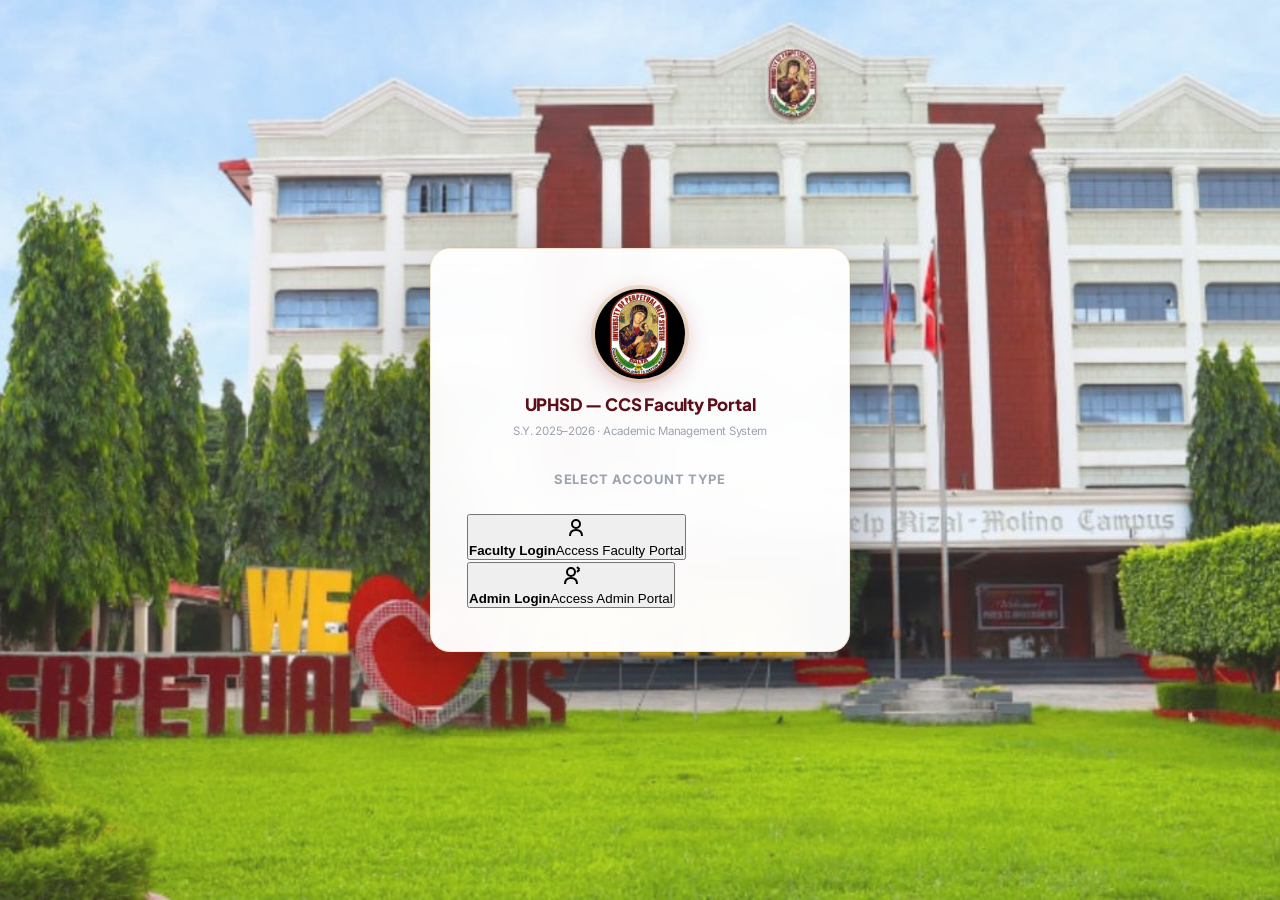
==== commit ccdc235e: "Merge branch 'main' of https://github.com/CodeTheAI/HCI-Finals Merging for new admin dashboard" ====
--- a/index_ver1.3.html
+++ b/index_ver1.3.html
@@ -21,27 +21,66 @@
       <p>S.Y. 2025–2026 &middot; Academic Management System</p>
     </div>
 
-    <!-- SIGN IN -->
-    <div class="auth-panel active" id="panel-login">
+    <!-- LOGIN TYPE SELECTOR -->
+    <div class="auth-panel active" id="panel-login-type">
+      <div style="text-align:center;margin-bottom:24px">
+        <div style="font-size:13px;font-weight:700;color:var(--text3);text-transform:uppercase;letter-spacing:.6px;margin-bottom:16px">Select Account Type</div>
+      </div>
+      <button class="role-btn" onclick="selectRole('faculty')">
+        <svg width="24" height="24" viewBox="0 0 24 24" fill="none" stroke="currentColor" stroke-width="2">
+          <circle cx="12" cy="8" r="4"/><path d="M6 20c0-4 2.5-6 6-6s6 2 6 6"/>
+        </svg>
+        <div><strong>Faculty Login</strong><span>Access Faculty Portal</span></div>
+      </button>
+      <button class="role-btn" onclick="selectRole('admin')">
+        <svg width="24" height="24" viewBox="0 0 24 24" fill="none" stroke="currentColor" stroke-width="2">
+          <circle cx="12" cy="8" r="4"/><path d="M6 20c0-4 2.5-6 6-6s6 2 6 6"/><path d="M18 3l2.5 2.5M20.5 5.5L18 8"/>
+        </svg>
+        <div><strong>Admin Login</strong><span>Access Admin Portal</span></div>
+      </button>
+    </div>
+
+    <!-- FACULTY SIGN IN -->
+    <div class="auth-panel" id="panel-login-faculty">
+      <div style="text-align:center;margin-bottom:16px">
+        <button class="back-btn" onclick="selectRole(null)">← Back to Selection</button>
+      </div>
       <div class="auth-err" id="loginErr"></div>
       <div class="auth-ok" id="loginOk"></div>
-      <div class="lf"><label>Username or Email</label><input type="text" id="loginUser" placeholder="username or email@gmail.com" onkeydown="if(event.key==='Enter')doLogin()"/></div>
+      <div class="lf"><label>Username or Email</label><input type="text" id="loginUser" placeholder="username or email@gmail.com" onkeydown="if(event.key==='Enter')doLogin('faculty')"/></div>
       <div class="lf">
         <label>Password</label>
         <div class="pw-wrap">
-          <input type="password" id="loginPass" placeholder="Enter your password" onkeydown="if(event.key==='Enter')doLogin()"/>
+          <input type="password" id="loginPass" placeholder="Enter your password" onkeydown="if(event.key==='Enter')doLogin('faculty')"/>
           <button class="pw-toggle" onclick="togglePw('loginPass')" tabindex="-1">
             <svg width="17" height="17" viewBox="0 0 24 24" fill="none" stroke="currentColor" stroke-width="2"><path d="M1 12s4-7 11-7 11 7 11 7-4 7-11 7S1 12 1 12z"/><circle cx="12" cy="12" r="3"/></svg>
           </button>
         </div>
       </div>
-      <div class="forgot-link"><a onclick="showPanel('panel-forgot')">Forgot password?</a></div>
-      <button class="login-btn" id="loginBtn" onclick="doLogin()">Sign In</button>
-      <button class="demo-btn" onclick="demoLogin()">🚀 Demo Login</button>
+      <button class="login-btn" onclick="doLogin('faculty')">Sign In as Faculty</button>
       <div class="auth-divider"><span>DEMO CREDENTIALS</span></div>
       <div class="auth-hint">Username: <strong>hfavenir</strong> &nbsp;·&nbsp; Password: <strong>uphsd2026</strong></div>
-      <div class="auth-hint" style="margin-top:6px">Username: <strong>admin</strong> &nbsp;·&nbsp; Password: <strong>admin123</strong></div>
-      <div class="auth-link" style="margin-top:14px">Don't have an account? <a onclick="showPanel('panel-signup')">Create one</a></div>
+    </div>
+
+    <!-- ADMIN SIGN IN -->
+    <div class="auth-panel" id="panel-login-admin">
+      <div style="text-align:center;margin-bottom:16px">
+        <button class="back-btn" onclick="selectRole(null)">← Back to Selection</button>
+      </div>
+      <div class="auth-err" id="loginErr"></div>
+      <div class="lf"><label>Username</label><input type="text" id="adminUser" placeholder="admin username" onkeydown="if(event.key==='Enter')doLogin('admin')"/></div>
+      <div class="lf">
+        <label>Password</label>
+        <div class="pw-wrap">
+          <input type="password" id="adminPass" placeholder="Enter password" onkeydown="if(event.key==='Enter')doLogin('admin')"/>
+          <button class="pw-toggle" onclick="togglePw('adminPass')" tabindex="-1">
+            <svg width="17" height="17" viewBox="0 0 24 24" fill="none" stroke="currentColor" stroke-width="2"><path d="M1 12s4-7 11-7 11 7 11 7-4 7-11 7S1 12 1 12z"/><circle cx="12" cy="12" r="3"/></svg>
+          </button>
+        </div>
+      </div>
+      <button class="login-btn" onclick="doLogin('admin')">Sign In as Administrator</button>
+      <div class="auth-divider"><span>DEMO CREDENTIALS</span></div>
+      <div class="auth-hint">Username: <strong>admin</strong> &nbsp;·&nbsp; Password: <strong>admin123</strong></div>
     </div>
 
     <!-- SIGN UP -->
@@ -1171,6 +1210,283 @@
 </div>
 
 <div class="toasts" id="toasts"></div>
+
+<!-- ============================================================ ADMIN PORTAL APP SHELL ============================================================ -->
+<div class="app app-hidden" id="adminAppShell">
+  <!-- Sidebar -->
+  <div class="sidebar" style="background:var(--surface1)">
+    <div class="sb-header" style="padding:16px;border-bottom:1px solid var(--text3)">
+      <div style="text-align:center;margin-bottom:12px">
+        <span style="background:var(--maroon);color:white;padding:4px 12px;border-radius:20px;font-size:11px;font-weight:700">● ADMINISTRATOR</span>
+      </div>
+      <div class="sb-av" style="background:linear-gradient(135deg,var(--maroon),var(--gold));margin:0 auto;width:48px;height:48px">
+        <span id="admin-sb-av-initials" style="font-size:18px">AD</span>
+      </div>
+      <div class="sb-info" style="text-align:center;margin-top:12px">
+        <div class="sb-name" id="admin-sb-name" style="font-weight:700">Administrator</div>
+        <div class="sb-role" id="admin-sb-role" style="font-size:12px;color:var(--text3)">System Admin</div>
+      </div>
+    </div>
+
+    <!-- Sidebar Sections -->
+    <div style="padding:16px;border-bottom:1px solid var(--text3)">
+      <div style="font-size:11px;font-weight:700;color:var(--text3);text-transform:uppercase;margin-bottom:12px;letter-spacing:.5px">OVERVIEW</div>
+      <button class="sb-nav-item active" onclick="showAdminPage('dashboard')" id="admin-nav-dashboard" style="width:100%;text-align:left;padding:10px 12px;margin-bottom:6px;border-radius:6px;background:none;border:none;cursor:pointer;color:var(--text);font-size:14px;transition:all .2s">📊 Dashboard</button>
+    </div>
+
+    <div style="padding:16px;border-bottom:1px solid var(--text3)">
+      <div style="font-size:11px;font-weight:700;color:var(--text3);text-transform:uppercase;margin-bottom:12px;letter-spacing:.5px">PEOPLE</div>
+      <button class="sb-nav-item" onclick="showAdminPage('faculty')" id="admin-nav-faculty" style="width:100%;text-align:left;padding:10px 12px;margin-bottom:6px;border-radius:6px;background:none;border:none;cursor:pointer;color:var(--text);font-size:14px;transition:all .2s">👨‍🏫 Faculty</button>
+      <button class="sb-nav-item" onclick="showAdminPage('students')" id="admin-nav-students" style="width:100%;text-align:left;padding:10px 12px;margin-bottom:6px;border-radius:6px;background:none;border:none;cursor:pointer;color:var(--text);font-size:14px;transition:all .2s">👥 Students</button>
+    </div>
+
+    <div style="padding:16px;border-bottom:1px solid var(--text3)">
+      <div style="font-size:11px;font-weight:700;color:var(--text3);text-transform:uppercase;margin-bottom:12px;letter-spacing:.5px">ACADEMIC</div>
+      <button class="sb-nav-item" onclick="showAdminPage('enrollment')" id="admin-nav-enrollment" style="width:100%;text-align:left;padding:10px 12px;margin-bottom:6px;border-radius:6px;background:none;border:none;cursor:pointer;color:var(--text);font-size:14px;transition:all .2s">📝 Enrollment</button>
+      <button class="sb-nav-item" onclick="showAdminPage('designation')" id="admin-nav-designation" style="width:100%;text-align:left;padding:10px 12px;margin-bottom:6px;border-radius:6px;background:none;border:none;cursor:pointer;color:var(--text);font-size:14px;transition:all .2s">🎓 Designation</button>
+      <button class="sb-nav-item" onclick="showAdminPage('curriculum')" id="admin-nav-curriculum" style="width:100%;text-align:left;padding:10px 12px;margin-bottom:6px;border-radius:6px;background:none;border:none;cursor:pointer;color:var(--text);font-size:14px;transition:all .2s">📚 Curriculum</button>
+    </div>
+
+    <div style="padding:16px;border-bottom:1px solid var(--text3)">
+      <div style="font-size:11px;font-weight:700;color:var(--text3);text-transform:uppercase;margin-bottom:12px;letter-spacing:.5px">REPORTS</div>
+      <button class="sb-nav-item" onclick="showAdminPage('reports')" id="admin-nav-reports" style="width:100%;text-align:left;padding:10px 12px;margin-bottom:6px;border-radius:6px;background:none;border:none;cursor:pointer;color:var(--text);font-size:14px;transition:all .2s">📊 Reports & Logs</button>
+    </div>
+
+    <div style="padding:16px;margin-top:auto">
+      <button class="sb-btn" onclick="doLogout()" style="width:100%;padding:10px;background:var(--maroon);color:white;border:none;border-radius:6px;font-weight:700;cursor:pointer;font-size:14px">🚪 Sign Out</button>
+    </div>
+  </div>
+
+  <!-- Main Content -->
+  <div class="main">
+    <div class="content">
+      <!-- Dashboard Page -->
+      <div class="page" id="admin-dashboard" style="display:block">
+        <div style="margin-bottom:32px">
+          <h1 style="font-size:32px;margin:0 0 8px 0">Welcome back, Admin 👋</h1>
+          <p style="color:var(--text2);font-size:15px;margin:0">Here's an overview of your academic management system</p>
+        </div>
+
+        <!-- Stats Cards -->
+        <div id="admin-dash-stats" style="display:grid;grid-template-columns:repeat(auto-fit,minmax(220px,1fr));gap:16px;margin-bottom:32px"></div>
+
+        <!-- Module Cards -->
+        <div style="display:grid;grid-template-columns:repeat(auto-fit,minmax(280px,1fr));gap:16px;margin-bottom:20px">
+          <div class="admin-module-card" onclick="showAdminPage('faculty')" style="background:var(--surface1);border:1px solid var(--text3);border-radius:12px;padding:24px;cursor:pointer;transition:all .3s;border-top:4px solid var(--maroon)">
+            <div style="font-size:40px;margin-bottom:12px">📋</div>
+            <h3 style="margin:0 0 8px 0;font-size:16px;font-weight:700">Faculty Module</h3>
+            <p style="color:var(--text2);font-size:13px;margin:0 0 16px 0">View and manage all teaching staff records, assignments, and profiles</p>
+            <div style="font-size:24px;font-weight:700;color:var(--maroon)" id="admin-card-faculty">5</div>
+          </div>
+
+          <div class="admin-module-card" onclick="showAdminPage('students')" style="background:var(--surface1);border:1px solid var(--text3);border-radius:12px;padding:24px;cursor:pointer;transition:all .3s;border-top:4px solid var(--blue)">
+            <div style="font-size:40px;margin-bottom:12px">👥</div>
+            <h3 style="margin:0 0 8px 0;font-size:16px;font-weight:700">Student Module</h3>
+            <p style="color:var(--text2);font-size:13px;margin:0 0 16px 0">Oversee student records, enrollments, sections, and academic standing</p>
+            <div style="font-size:24px;font-weight:700;color:var(--blue)" id="admin-card-students">5</div>
+          </div>
+
+          <div class="admin-module-card" onclick="showAdminPage('enrollment')" style="background:var(--surface1);border:1px solid var(--text3);border-radius:12px;padding:24px;cursor:pointer;transition:all .3s;border-top:4px solid var(--green)">
+            <div style="font-size:40px;margin-bottom:12px">✏️</div>
+            <h3 style="margin:0 0 8px 0;font-size:16px;font-weight:700">Enrollment</h3>
+            <p style="color:var(--text2);font-size:13px;margin:0 0 16px 0">Manage student registration by section, assign subjects per course block</p>
+            <div style="font-size:24px;font-weight:700;color:var(--green)" id="admin-card-enrollment">5</div>
+          </div>
+
+          <div class="admin-module-card" onclick="showAdminPage('designation')" style="background:var(--surface1);border:1px solid var(--text3);border-radius:12px;padding:24px;cursor:pointer;transition:all .3s;border-top:4px solid var(--accent)">
+            <div style="font-size:40px;margin-bottom:12px">👔</div>
+            <h3 style="margin:0 0 8px 0;font-size:16px;font-weight:700">Designation</h3>
+            <p style="color:var(--text2);font-size:13px;margin:0 0 16px 0">Assign professors to specific subjects and lectures per department</p>
+            <div style="font-size:24px;font-weight:700;color:var(--accent)" id="admin-card-designation">5</div>
+          </div>
+
+          <div class="admin-module-card" onclick="showAdminPage('curriculum')" style="background:var(--surface1);border:1px solid var(--text3);border-radius:12px;padding:24px;cursor:pointer;transition:all .3s;border-top:4px solid var(--gold)">
+            <div style="font-size:40px;margin-bottom:12px">📚</div>
+            <h3 style="margin:0 0 8px 0;font-size:16px;font-weight:700">Curriculum</h3>
+            <p style="color:var(--text2);font-size:13px;margin:0 0 16px 0">Full control over course offerings — add, modify, or drop subjects</p>
+            <div style="font-size:24px;font-weight:700;color:var(--gold)" id="admin-card-curriculum">15</div>
+          </div>
+
+          <div class="admin-module-card" onclick="showAdminPage('reports')" style="background:var(--surface1);border:1px solid var(--text3);border-radius:12px;padding:24px;cursor:pointer;transition:all .3s;border-top:4px solid var(--cyan)">
+            <div style="font-size:40px;margin-bottom:12px">📊</div>
+            <h3 style="margin:0 0 8px 0;font-size:16px;font-weight:700">Reports & Logs</h3>
+            <p style="color:var(--text2);font-size:13px;margin:0 0 16px 0">View activity logs, generate reports, and audit system records</p>
+            <div style="font-size:24px;font-weight:700;color:var(--cyan)" id="admin-card-reports">—</div>
+          </div>
+        </div>
+      </div>
+
+      <!-- Faculty Page -->
+      <div class="page" id="admin-faculty" style="display:none">
+        <div class="page-header"><h1>👨‍🏫 Faculty Management</h1></div>
+        <div style="background:var(--surface1);border-radius:12px;padding:16px">
+          <p>Faculty members: <strong id="admin-faculty-count">0</strong></p>
+          <table style="width:100%;border-collapse:collapse;margin-top:12px">
+            <thead><tr style="background:var(--surface2)">
+              <th style="padding:12px;text-align:left;font-size:13px;font-weight:700">Name</th>
+              <th style="padding:12px;text-align:left;font-size:13px;font-weight:700">Email</th>
+              <th style="padding:12px;text-align:left;font-size:13px;font-weight:700">Department</th>
+              <th style="padding:12px;text-align:left;font-size:13px;font-weight:700">Actions</th>
+            </tr></thead>
+            <tbody id="admin-faculty-table"></tbody>
+          </table>
+        </div>
+      </div>
+
+      <!-- Students Page -->
+      <div class="page" id="admin-students" style="display:none">
+        <div class="page-header"><h1>👥 Students</h1></div>
+        <div style="background:var(--surface1);border-radius:12px;padding:16px">
+          <p>Total Students: <strong id="admin-students-count">0</strong></p>
+          <input type="text" placeholder="Search students..." id="admin-stud-search" style="width:100%;padding:10px;border:1px solid var(--text3);border-radius:6px;margin-bottom:12px;margin-top:12px;font-size:14px"/>
+          <table style="width:100%;border-collapse:collapse;margin-top:12px">
+            <thead><tr style="background:var(--surface2)">
+              <th style="padding:12px;text-align:left;font-size:13px;font-weight:700">#</th>
+              <th style="padding:12px;text-align:left;font-size:13px;font-weight:700">Student ID</th>
+              <th style="padding:12px;text-align:left;font-size:13px;font-weight:700">Name</th>
+              <th style="padding:12px;text-align:left;font-size:13px;font-weight:700">Email</th>
+              <th style="padding:12px;text-align:left;font-size:13px;font-weight:700">Year</th>
+              <th style="padding:12px;text-align:left;font-size:13px;font-weight:700">Section</th>
+            </tr></thead>
+            <tbody id="admin-students-table"></tbody>
+          </table>
+        </div>
+      </div>
+
+      <!-- Enrollment Page -->
+      <div class="page" id="admin-enrollment" style="display:none">
+        <div class="page-header">
+          <h1>📝 Enrollment Management</h1>
+          <p>Manage student registration and section assignments</p>
+        </div>
+        <div style="display:grid;grid-template-columns:1fr 1fr;gap:16px;margin-bottom:20px">
+          <div style="background:var(--surface2);padding:16px;border-radius:8px;border-left:4px solid var(--green)">
+            <div style="font-size:11px;text-transform:uppercase;color:var(--text3);font-weight:700">Total Enrolled</div>
+            <div style="font-size:28px;font-weight:700;margin:8px 0" id="admin-enroll-total">5</div>
+            <div style="font-size:12px;color:var(--text3)">Students across all sections</div>
+          </div>
+          <div style="background:var(--surface2);padding:16px;border-radius:8px;border-left:4px solid var(--blue)">
+            <div style="font-size:11px;text-transform:uppercase;color:var(--text3);font-weight:700">Active Sections</div>
+            <div style="font-size:28px;font-weight:700;margin:8px 0" id="admin-enroll-sections">2</div>
+            <div style="font-size:12px;color:var(--text3)">Currently offering classes</div>
+          </div>
+        </div>
+        <div style="background:var(--surface1);border-radius:12px;padding:20px">
+          <h3 style="margin:0 0 16px 0;font-size:16px;font-weight:700">📋 Enrollment by Section</h3>
+          <table style="width:100%;border-collapse:collapse">
+            <thead><tr style="background:var(--surface2);border-bottom:2px solid var(--text3)">
+              <th style="padding:12px;text-align:left;font-size:12px;font-weight:700">Section</th>
+              <th style="padding:12px;text-align:left;font-size:12px;font-weight:700">Enrolled</th>
+              <th style="padding:12px;text-align:left;font-size:12px;font-weight:700">Course</th>
+              <th style="padding:12px;text-align:left;font-size:12px;font-weight:700">Status</th>
+            </tr></thead>
+            <tbody id="admin-enrollment-table"></tbody>
+          </table>
+        </div>
+      </div>
+
+      <!-- Designation Page -->
+      <div class="page" id="admin-designation" style="display:none">
+        <div class="page-header">
+          <h1>👔 Faculty Designation</h1>
+          <p>Assign and manage faculty teaching assignments</p>
+        </div>
+        <div style="display:grid;grid-template-columns:1fr 1fr;gap:16px;margin-bottom:20px">
+          <div style="background:var(--surface2);padding:16px;border-radius:8px;border-left:4px solid var(--maroon)">
+            <div style="font-size:11px;text-transform:uppercase;color:var(--text3);font-weight:700">Total Faculty</div>
+            <div style="font-size:28px;font-weight:700;margin:8px 0" id="admin-desig-faculty">5</div>
+            <div style="font-size:12px;color:var(--text3)">On staff this semester</div>
+          </div>
+          <div style="background:var(--surface2);padding:16px;border-radius:8px;border-left:4px solid var(--accent)">
+            <div style="font-size:11px;text-transform:uppercase;color:var(--text3);font-weight:700">Assignments</div>
+            <div style="font-size:28px;font-weight:700;margin:8px 0" id="admin-desig-assignments">5</div>
+            <div style="font-size:12px;color:var(--text3)">Active course assignments</div>
+          </div>
+        </div>
+        <div style="background:var(--surface1);border-radius:12px;padding:20px">
+          <h3 style="margin:0 0 16px 0;font-size:16px;font-weight:700">👨‍🏫 Faculty Assignments</h3>
+          <table style="width:100%;border-collapse:collapse">
+            <thead><tr style="background:var(--surface2);border-bottom:2px solid var(--text3)">
+              <th style="padding:12px;text-align:left;font-size:12px;font-weight:700">Faculty Name</th>
+              <th style="padding:12px;text-align:left;font-size:12px;font-weight:700">Course Code</th>
+              <th style="padding:12px;text-align:left;font-size:12px;font-weight:700">Course Name</th>
+              <th style="padding:12px;text-align:left;font-size:12px;font-weight:700">Section</th>
+              <th style="padding:12px;text-align:left;font-size:12px;font-weight:700">Status</th>
+            </tr></thead>
+            <tbody id="admin-designation-table"></tbody>
+          </table>
+        </div>
+      </div>
+
+      <!-- Curriculum Page -->
+      <div class="page" id="admin-curriculum" style="display:none">
+        <div class="page-header">
+          <h1>📚 Curriculum Management</h1>
+          <p>Manage courses, programs, and academic offerings</p>
+        </div>
+        <div style="display:grid;grid-template-columns:repeat(auto-fit,minmax(240px,1fr));gap:16px;margin-bottom:20px">
+          <div style="background:var(--surface2);padding:16px;border-radius:8px;border-left:4px solid var(--gold)">
+            <div style="font-size:11px;text-transform:uppercase;color:var(--text3);font-weight:700">Courses</div>
+            <div style="font-size:28px;font-weight:700;margin:8px 0" id="admin-curr-courses">0</div>
+            <div style="font-size:12px;color:var(--text3)">In this semester</div>
+          </div>
+          <div style="background:var(--surface2);padding:16px;border-radius:8px;border-left:4px solid var(--blue)">
+            <div style="font-size:11px;text-transform:uppercase;color:var(--text3);font-weight:700">Total Units</div>
+            <div style="font-size:28px;font-weight:700;margin:8px 0" id="admin-curr-units">0</div>
+            <div style="font-size:12px;color:var(--text3)">Across all courses</div>
+          </div>
+          <div style="background:var(--surface2);padding:16px;border-radius:8px;border-left:4px solid var(--green)">
+            <div style="font-size:11px;text-transform:uppercase;color:var(--text3);font-weight:700">Programs</div>
+            <div style="font-size:28px;font-weight:700;margin:8px 0">1</div>
+            <div style="font-size:12px;color:var(--text3)">BSCS</div>
+          </div>
+        </div>
+        <div style="background:var(--surface1);border-radius:12px;padding:20px">
+          <h3 style="margin:0 0 16px 0;font-size:16px;font-weight:700">📖 Course Offerings</h3>
+          <table style="width:100%;border-collapse:collapse">
+            <thead><tr style="background:var(--surface2);border-bottom:2px solid var(--text3)">
+              <th style="padding:12px;text-align:left;font-size:12px;font-weight:700">Course Code</th>
+              <th style="padding:12px;text-align:left;font-size:12px;font-weight:700">Course Name</th>
+              <th style="padding:12px;text-align:left;font-size:12px;font-weight:700">Units</th>
+              <th style="padding:12px;text-align:left;font-size:12px;font-weight:700">Sections</th>
+              <th style="padding:12px;text-align:left;font-size:12px;font-weight:700">Enrollment</th>
+            </tr></thead>
+            <tbody id="admin-curriculum-table"></tbody>
+          </table>
+        </div>
+      </div>
+
+      <!-- Reports Page -->
+      <div class="page" id="admin-reports" style="display:none">
+        <div class="page-header">
+          <h1>📊 Reports & Activity Logs</h1>
+          <p>System activity, audit logs, and academic reports</p>
+        </div>
+        <div style="display:grid;grid-template-columns:repeat(auto-fit,minmax(240px,1fr));gap:16px;margin-bottom:20px">
+          <div style="background:var(--surface2);padding:16px;border-radius:8px;border-left:4px solid var(--cyan)">
+            <div style="font-size:11px;text-transform:uppercase;color:var(--text3);font-weight:700">System Logins</div>
+            <div style="font-size:28px;font-weight:700;margin:8px 0">12</div>
+            <div style="font-size:12px;color:var(--text3)">Last 30 days</div>
+          </div>
+          <div style="background:var(--surface2);padding:16px;border-radius:8px;border-left:4px solid var(--accent)">
+            <div style="font-size:11px;text-transform:uppercase;color:var(--text3);font-weight:700">Records Updated</div>
+            <div style="font-size:28px;font-weight:700;margin:8px 0">24</div>
+            <div style="font-size:12px;color:var(--text3)">This month</div>
+          </div>
+          <div style="background:var(--surface2);padding:16px;border-radius:8px;border-left:4px solid var(--green)">
+            <div style="font-size:11px;text-transform:uppercase;color:var(--text3);font-weight:700">Data Exports</div>
+            <div style="font-size:28px;font-weight:700;margin:8px 0">3</div>
+            <div style="font-size:12px;color:var(--text3)">Generated reports</div>
+          </div>
+        </div>
+        <div style="background:var(--surface1);border-radius:12px;padding:20px">
+          <h3 style="margin:0 0 16px 0;font-size:16px;font-weight:700">📝 Recent Activity Log</h3>
+          <div id="admin-activity-log" style="max-height:400px;overflow-y:auto"></div>
+        </div>
+      </div>
+    </div>
+  </div>
+</div>
 
 <script>
 // ================================================================
